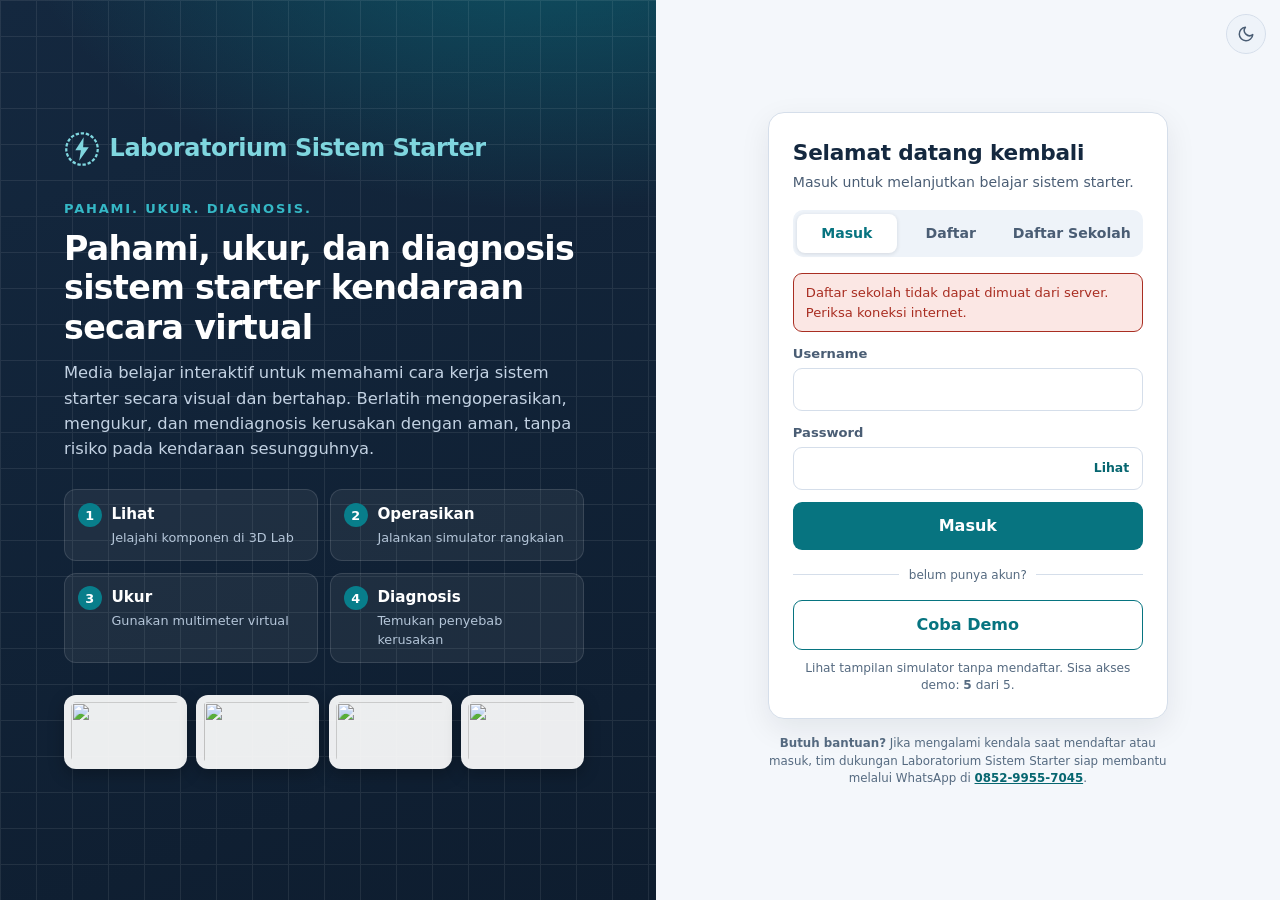
==== login.html @ 435d1c7f "Add files via upload" ====
<!DOCTYPE html>
<html lang="id">
<head>
    <meta charset="UTF-8">
    <meta name="viewport" content="width=device-width, initial-scale=1.0">
    <title>Masuk — Laboratorium Sistem Starter</title>
    <meta name="theme-color" content="#14283F">
    <link rel="icon" type="image/svg+xml" href="favicon.svg">
    <link rel="preload" href="fonts/inter-400.woff" as="font" type="font/woff" crossorigin>
    <link rel="preload" href="fonts/inter-700.woff" as="font" type="font/woff" crossorigin>
    <link rel="stylesheet" href="style.css">
    <script src="theme.js"></script>
</head>
<body class="auth-body auth-split-body">
    <button type="button" class="theme-toggle theme-toggle-float" data-theme-toggle aria-pressed="false" title="Beralih tema" aria-label="Ganti tema terang/gelap"><svg class="ico-moon" aria-hidden="true" width="18" height="18" viewBox="0 0 24 24" fill="none" stroke="currentColor" stroke-width="2" stroke-linecap="round" stroke-linejoin="round"><path d="M21 12.8A9 9 0 1111.2 3a7 7 0 009.8 9.8z"/></svg><svg class="ico-sun" aria-hidden="true" width="18" height="18" viewBox="0 0 24 24" fill="none" stroke="currentColor" stroke-width="2" stroke-linecap="round" stroke-linejoin="round"><circle cx="12" cy="12" r="4"/><path d="M12 2v2M12 20v2M4.9 4.9l1.4 1.4M17.7 17.7l1.4 1.4M2 12h2M20 12h2M4.9 19.1l1.4-1.4M17.7 6.3l1.4-1.4"/></svg></button>
    <div class="auth-split">
        <aside class="auth-hero" aria-hidden="false">
            <div class="auth-hero-inner">
                <div class="auth-hero-brand">
                    <svg aria-hidden="true" focusable="false" width="36" height="36" viewBox="0 0 32 32"><circle cx="16" cy="16" r="14" fill="none" stroke="currentColor" stroke-width="2" stroke-dasharray="3 1.6"/><path d="M17.5 5.5 10 17h5l-1.5 9.5L22 14.5h-5z" fill="currentColor"/></svg>
                    <span>Laboratorium Sistem Starter</span>
                </div>
                <p class="auth-hero-tagline">Pahami. Ukur. Diagnosis.</p>
                <h2 class="auth-hero-title">Pahami, ukur, dan diagnosis sistem starter kendaraan secara virtual</h2>
                <p class="auth-hero-lead">Media belajar interaktif untuk memahami cara kerja sistem starter secara visual dan bertahap. Berlatih mengoperasikan, mengukur, dan mendiagnosis kerusakan dengan aman, tanpa risiko pada kendaraan sesungguhnya.</p>
                <ol class="auth-steps">
                    <li><b>Lihat</b><span>Jelajahi komponen di 3D Lab</span></li>
                    <li><b>Operasikan</b><span>Jalankan simulator rangkaian</span></li>
                    <li><b>Ukur</b><span>Gunakan multimeter virtual</span></li>
                    <li><b>Diagnosis</b><span>Temukan penyebab kerusakan</span></li>
                </ol>
                <div class="auth-parts" aria-hidden="true">
                    <img src="images/aki.webp" alt="" width="378" height="348" loading="lazy" decoding="async">
                    <img src="images/relay.webp" alt="" width="267" height="420" loading="lazy" decoding="async">
                    <img src="images/selenoid.webp" alt="" width="599" height="300" loading="lazy" decoding="async">
                    <img src="images/motor-starter.webp" alt="" width="346" height="344" loading="lazy" decoding="async">
                </div>
            </div>
        </aside>
        <main class="auth-main">
            <h1 class="sr-only">Masuk ke Laboratorium Sistem Starter</h1>
            <div id="au-login" data-portal="general"></div>
        </main>
    </div>
    <script src="config.js"></script>
    <script src="cloud.js"></script>
    <script src="instructorPlatform.js"></script>
    <script src="progressApi.js"></script>
    <script src="authUI.js"></script>
</body>
</html>
---- style.css ----
/* Font lokal (subset Latin Inter, lisensi OFL) — lihat fonts/README.txt */
@font-face { font-family: 'Inter Local'; font-style: normal; font-weight: 400; font-display: swap; src: url('fonts/inter-400.woff') format('woff'); }
@font-face { font-family: 'Inter Local'; font-style: normal; font-weight: 500; font-display: swap; src: url('fonts/inter-500.woff') format('woff'); }
@font-face { font-family: 'Inter Local'; font-style: normal; font-weight: 600; font-display: swap; src: url('fonts/inter-600.woff') format('woff'); }
@font-face { font-family: 'Inter Local'; font-style: normal; font-weight: 700; font-display: swap; src: url('fonts/inter-700.woff') format('woff'); }
@font-face { font-family: 'Inter Local'; font-style: normal; font-weight: 800; font-display: swap; src: url('fonts/inter-800.woff') format('woff'); }

/* ============================================================
   STARTER SYSTEM SIMULATOR - Phase 1
   Modern Automotive Dashboard Theme
   ============================================================ */

:root {
    --bg-dark: #f0f4f9;
    --bg-panel: #ffffff;
    --bg-panel-2: #e9eef5;
    --bg-card: #e3eaf2;
    --border: #c8d3e0;
    --text-primary: #0e1c2c;
    --text-secondary: #465e77;
    --text-muted: #556A80;
    --accent: #0a9cb4;
    --accent-cyan: #0a9cb4;
    --accent-orange: #c78a00;
    --accent-green: #16a164;
    --accent-red: #e04545;
    --accent-purple: #b026c5;
    --accent-blue: #2f6fe0;
    --danger: #e04545;
    --success: #16a164;
    --warning: #c78a00;
}

/* ============================================================
   PROFESSIONAL THEME — DESIGN TOKENS
   "Professional Automotive Learning Lab"
   ------------------------------------------------------------
   Blok ini adalah sumber kebenaran tema. Variabel lama di atas
   (--bg-*, --text-*, --accent-*, --border) di-remap di sini agar
   seluruh komponen yang memakai var otomatis mengikuti palet baru.
   Permukaan gelap (3D/instrumen) tetap memakai token terpisah.
   ============================================================ */
:root {
    /* Palet inti */
    --color-navy: #14283F;
    --color-bg: #F4F7FB;
    --color-surface: #FFFFFF;
    --color-surface-2: #EEF3F9;
    --color-surface-3: #E3EBF4;
    --color-border: #D5DEEA;
    --color-border-strong: #B9C7D8;
    --color-text: #14283F;
    --color-text-2: #4A5D74;
    --color-text-3: #556A80;   /* kontras >= 4.5:1 di semua permukaan terang (sebelumnya #77879B, 3.0-3.7:1) */
    --color-teal: #077480;
    --color-teal-dark: #066670;
    --color-teal-soft: #E1F0F2;
    --color-success: #0A7048;
    --color-success-soft: #E3F6EC;
    --color-warning: #8A5A00;
    --color-warning-soft: #FBF0DA;
    --color-danger: #A92E22;
    --color-danger-soft: #FBE7E4;
    --color-info: #1F5FA8;

    /* Permukaan gelap (area instrumen / 3D Lab) */
    --color-instrument-bg: #10202F;
    --color-instrument-panel: #1A2029;
    --color-instrument-border: #2A3745;

    /* Tipografi */
    --font-sans: 'Inter Local', 'Segoe UI', Roboto, system-ui, -apple-system, sans-serif;
    --font-mono: 'Consolas', 'SFMono-Regular', 'Menlo', monospace;

    /* Skala spasi (basis 4px) */
    --space-1: 4px;
    --space-2: 8px;
    --space-3: 12px;
    --space-4: 16px;
    --space-5: 24px;
    --space-6: 32px;
    --space-7: 48px;

    /* Radius */
    --radius-sm: 6px;
    --radius-md: 10px;
    --radius-lg: 14px;
    --radius-pill: 999px;

    /* Bayangan halus */
    --shadow-xs: 0 1px 2px rgba(20, 40, 63, 0.06);
    --shadow-sm: 0 2px 6px rgba(20, 40, 63, 0.08);
    --shadow-md: 0 6px 18px rgba(20, 40, 63, 0.10);
    --shadow-lg: 0 14px 32px rgba(20, 40, 63, 0.14);

    /* Fokus & transisi */
    --ring: 0 0 0 3px rgba(8, 126, 139, 0.35);
    --transition-fast: 0.15s ease;
    --transition: 0.2s ease;

    /* ---- Remap variabel lama ke palet baru ---- */
    --bg-dark: var(--color-bg);
    --bg-panel: var(--color-surface);
    --bg-panel-2: var(--color-surface-2);
    --bg-card: var(--color-surface-3);
    --border: var(--color-border);
    --text-primary: var(--color-text);
    --text-secondary: var(--color-text-2);
    --text-muted: var(--color-text-3);
    --accent: var(--color-teal);
    --accent-cyan: var(--color-teal);
    --accent-orange: var(--color-warning);
    --accent-green: var(--color-success);
    --accent-red: var(--color-danger);
    --accent-purple: #6D5BB8;
    --accent-blue: var(--color-info);
    --danger: var(--color-danger);
    --success: var(--color-success);
    --warning: var(--color-warning);
}

* {
    margin: 0;
    padding: 0;
    box-sizing: border-box;
}

html {
    font-size: 16px;
    overflow-x: hidden;
}

body {
    font-family: var(--font-sans);
    background: var(--bg-dark);
    color: var(--text-primary);
    min-height: 100vh;
    display: flex;
    line-height: 1.5;
}

/* ============================================================
   SCROLLBAR
   ============================================================ */
::-webkit-scrollbar {
    width: 10px;
    height: 10px;
}
::-webkit-scrollbar-track {
    background: var(--bg-dark);
}
::-webkit-scrollbar-thumb {
    background: var(--border);
    border-radius: 5px;
}
::-webkit-scrollbar-thumb:hover {
    background: var(--text-muted);
}

/* ============================================================
   SIDEBAR
   ============================================================ */
.sidebar {
    width: 240px;
    min-width: 240px;
    background: var(--color-surface);
    border-right: 1px solid var(--color-border);
    display: flex;
    flex-direction: column;
    height: 100vh;
    position: sticky;
    top: 0;
    transition: transform 0.3s ease;
    z-index: 100;
}

.sidebar-header {
    display: flex;
    align-items: center;
    gap: 10px;
    padding: 18px;
    border-bottom: 1px solid var(--color-border);
}

.logo-icon {
    display: flex;
    align-items: center;
    justify-content: center;
    color: var(--color-teal);
}

.logo-text {
    font-size: 1.15rem;
    font-weight: 700;
    letter-spacing: 0.5px;
    color: var(--color-navy);
}

.sidebar-nav {
    flex: 1;
    display: flex;
    flex-direction: column;
    padding: 12px 10px 18px;
    gap: 2px;
    overflow-y: auto;
}

.nav-section {
    display: flex;
    flex-direction: column;
    gap: 2px;
}

.nav-section-title {
    padding: 14px 14px 6px;
    font-size: 0.68rem;
    font-weight: 700;
    letter-spacing: 0.12em;
    text-transform: uppercase;
    color: var(--color-text-3);
}

.nav-btn {
    display: flex;
    align-items: center;
    gap: 12px;
    padding: 10px 14px;
    background: transparent;
    border: none;
    border-radius: var(--radius-sm);
    color: var(--color-text-2);
    font-size: 0.92rem;
    font-weight: 500;
    cursor: pointer;
    transition: background var(--transition-fast), color var(--transition-fast);
    text-align: left;
    width: 100%;
    position: relative;
}

.nav-btn:hover {
    background: var(--color-surface-2);
    color: var(--color-text);
}

.nav-btn.active {
    background: var(--color-teal-soft);
    color: var(--color-teal-dark);
    box-shadow: inset 3px 0 0 var(--color-teal);
    font-weight: 600;
}

.nav-btn:focus-visible {
    outline: none;
    box-shadow: var(--ring);
}

.nav-btn svg {
    flex-shrink: 0;
}

.sidebar-footer {
    padding: 14px;
    border-top: 1px solid var(--color-border);
    display: flex;
    flex-direction: column;
    gap: 10px;
}

.level-badge {
    background: var(--color-surface-2);
    border: 1px solid var(--color-border);
    border-radius: var(--radius-sm);
    padding: 10px 12px;
    text-align: center;
}

.level-label {
    display: block;
    color: var(--color-text);
    font-weight: 700;
    font-size: 0.75rem;
    letter-spacing: 0.5px;
}

.level-desc {
    display: block;
    color: var(--color-text-3);
    font-size: 0.72rem;
    margin-top: 3px;
}

.sidebar-toggle {
    display: none;
    position: fixed;
    top: 12px;
    left: 12px;
    z-index: 200;
    background: var(--color-surface);
    border: 1px solid var(--color-border);
    border-radius: var(--radius-sm);
    color: var(--color-teal);
    padding: 8px 10px;
    cursor: pointer;
    box-shadow: var(--shadow-sm);
}

/* ============================================================
   MAIN CONTENT
   ============================================================ */
.main-content {
    flex: 1;
    padding: 28px 32px;
    min-width: 0;
    background: var(--color-bg);
}

.page {
    display: none;
    animation: fadeIn 0.3s ease;
}

.page.active {
    display: block;
}

@keyframes fadeIn {
    from { opacity: 0; transform: translateY(10px); }
    to { opacity: 1; transform: translateY(0); }
}

.page-header {
    margin-bottom: 24px;
}

.page-header h1 {
    font-size: 1.65rem;
    font-weight: 700;
    color: var(--color-navy);
    letter-spacing: -0.01em;
}

.subtitle {
    color: var(--text-secondary);
    font-size: 0.95rem;
    margin-top: 6px;
}

/* ============================================================
   BERANDA
   ============================================================ */
.beranda-grid {
    display: grid;
    grid-template-columns: repeat(3, minmax(0, 1fr));
    gap: 16px;
    margin-bottom: 24px;
}

.beranda-card {
    position: relative;
    --card-accent: var(--color-teal);
    border-top: 3px solid var(--card-accent);
    background: var(--color-surface);
    border: 1px solid var(--color-border);
    border-radius: var(--radius-lg);
    padding: 22px 20px;
    cursor: pointer;
    transition: transform var(--transition), box-shadow var(--transition), border-color var(--transition);
    text-align: center;
    box-shadow: var(--shadow-xs);
}

.beranda-card:hover {
    transform: translateY(-2px);
    border-color: var(--color-teal);
    box-shadow: var(--shadow-md);
}

.card-icon {
    display: flex;
    align-items: center;
    justify-content: center;
    width: 60px;
    height: 60px;
    margin: 0 auto 14px;
    border-radius: var(--radius-md);
    background: var(--color-surface-2);
    color: var(--color-teal);
}

.card-icon.lab-icon { background: var(--color-surface-2); color: #5B4BB5; }
.card-icon.sim-icon { background: var(--color-teal-soft); color: var(--color-teal); }
.card-icon.mat-icon { background: var(--color-surface-2); color: var(--color-info); }
.card-icon.pra-icon { background: var(--color-success-soft); color: var(--color-success); }
.card-icon.dia-icon { background: var(--color-danger-soft); color: var(--color-danger); }
.card-icon.eva-icon { background: var(--color-warning-soft); color: var(--color-warning); }

.beranda-card h3 {
    font-size: 1.05rem;
    margin-bottom: 6px;
    color: var(--color-navy);
}

.beranda-card p {
    font-size: 0.85rem;
    color: var(--color-text-2);
    line-height: 1.55;
}

.beranda-info {
    display: grid;
    grid-template-columns: 1fr 1fr;
    gap: 16px;
}

.info-box {
    background: var(--color-surface);
    border: 1px solid var(--color-border);
    border-radius: var(--radius-lg);
    padding: 20px;
    box-shadow: var(--shadow-xs);
}

.info-box h4 {
    margin-bottom: 16px;
    color: var(--color-navy);
    font-size: 0.85rem;
    letter-spacing: 0.06em;
    text-transform: uppercase;
}

.flow-steps {
    display: flex;
    flex-wrap: wrap;
    align-items: center;
    gap: 8px;
}

.step {
    background: var(--color-surface-2);
    border: 1px solid var(--color-border);
    padding: 7px 12px;
    border-radius: var(--radius-pill);
    font-size: 0.75rem;
    font-weight: 600;
    color: var(--color-text-2);
}

.step:first-child {
    border-color: var(--color-teal);
    color: var(--color-teal-dark);
    background: var(--color-teal-soft);
}

.step:last-child {
    border-color: var(--color-success);
    color: var(--color-success);
    background: var(--color-success-soft);
}

.arrow {
    color: var(--color-text-3);
    font-size: 1rem;
}

.progress-bars {
    display: flex;
    flex-direction: column;
    gap: 12px;
}

.progress-row {
    display: flex;
    align-items: center;
    gap: 10px;
    font-size: 0.85rem;
}

.progress-row > span:first-child {
    width: 80px;
    color: var(--color-text-2);
}

.progress-row > span:last-child {
    width: 45px;
    text-align: right;
    color: var(--color-teal-dark);
    font-weight: 600;
}

.progress-track {
    flex: 1;
    height: 8px;
    background: var(--color-surface-3);
    border-radius: var(--radius-pill);
    overflow: hidden;
}

.progress-fill {
    height: 100%;
    background: linear-gradient(90deg, var(--color-teal), var(--color-teal-dark));
    border-radius: var(--radius-pill);
    transition: width 0.5s ease;
}

/* ============================================================
   SIMULATOR LAYOUT
   ============================================================ */
.sim-layout {
    display: grid;
    grid-template-columns: 1fr 340px;
    gap: 16px;
    max-width: 1600px;
    margin: 0 auto;
}

.sim-main {
    display: flex;
    flex-direction: column;
    gap: 16px;
    min-width: 0;
}

.sim-toolbar {
    background: var(--bg-panel);
    border: 1px solid var(--border);
    border-radius: 12px;
    padding: 14px 18px;
    display: flex;
    align-items: center;
    justify-content: space-between;
    gap: 12px;
    flex-wrap: wrap;
}

.sim-toolbar h1 {
    font-size: 1.15rem;
    color: var(--text-primary);
    font-weight: 600;
}

/* teks hanya untuk pembaca layar */
.sr-only {
    position: absolute;
    width: 1px;
    height: 1px;
    padding: 0;
    margin: -1px;
    overflow: hidden;
    clip: rect(0, 0, 0, 0);
    white-space: nowrap;
    border: 0;
}

.beranda-card:focus-visible {
    outline: 2px solid var(--color-teal);
    outline-offset: 2px;
}

.toolbar-right {
    display: flex;
    align-items: center;
    gap: 10px;
    flex-wrap: wrap;
}

.toolbar-sep { width: 1px; height: 24px; background: var(--border); margin: 0 2px 0 4px; }
.toolbar-sep-lbl { font-size: .68rem; font-weight: 700; letter-spacing: .06em; color: var(--text-muted); }

/* grup tombol toolbar (Operasi / Tampilan & Data / Pengukuran) */
.toolbar-group {
    display: inline-flex;
    align-items: center;
    gap: 8px;
    flex-wrap: wrap;
    margin: 2px 0;
}

.toolbar-group + .toolbar-group::before {
    content: '';
    width: 1px;
    height: 22px;
    background: var(--border);
    margin-right: 8px;
}

.toolbar-group-lbl {
    font-size: .66rem;
    font-weight: 800;
    letter-spacing: .1em;
    text-transform: uppercase;
    color: var(--text-muted);
    margin-right: 2px;
    user-select: none;
}

.sim-guide { margin: .75rem 0; border: 1px solid var(--border); border-radius: 12px; background: var(--color-surface-2); overflow: hidden; }
.sim-guide > summary { cursor: pointer; padding: .55rem .9rem; font-weight: 700; font-size: .88rem; color: var(--text-primary); list-style: none; display: flex; align-items: center; gap: .45rem; }
.sim-guide > summary::before { content: '▸'; transition: transform .15s; color: var(--accent); }
.sim-guide[open] > summary::before { transform: rotate(90deg); }
.sim-guide[open] > summary { border-bottom: 1px solid var(--border); }
.sim-guide ol { margin: .6rem .9rem .2rem 1.1rem; display: grid; gap: .4rem; }
.sim-guide li { font-size: .87rem; line-height: 1.45; color: var(--color-text); }
.sim-guide .hub-muted { margin: .5rem .9rem .7rem; font-size: .8rem; }

.toggle-label {
    display: flex;
    align-items: center;
    gap: 8px;
    font-size: 0.85rem;
    color: var(--text-secondary);
    cursor: pointer;
    user-select: none;
}

.toggle-label input {
    position: absolute;
    opacity: 0;
    width: 1px;
    height: 1px;
    margin: 0;
}

.toggle-label input:focus-visible + .toggle-switch {
    outline: 2px solid var(--color-teal);
    outline-offset: 2px;
}

.toggle-switch {
    width: 40px;
    height: 20px;
    background: var(--bg-card);
    border: 1px solid var(--border);
    border-radius: 10px;
    position: relative;
    transition: all 0.3s;
}

.toggle-switch::after {
    content: '';
    width: 14px;
    height: 14px;
    background: var(--text-muted);
    border-radius: 50%;
    position: absolute;
    top: 2px;
    left: 3px;
    transition: all 0.3s;
}

.toggle-label input:checked + .toggle-switch {
    background: var(--color-teal-soft);
    border-color: var(--color-teal);
}

.toggle-label input:checked + .toggle-switch::after {
    left: 21px;
    background: var(--accent-cyan);
}

.btn-sm {
    background: var(--bg-card);
    border: 1px solid var(--border);
    color: var(--text-secondary);
    padding: 7px 14px;
    border-radius: 8px;
    font-size: 0.8rem;
    font-weight: 600;
    cursor: pointer;
    transition: all 0.2s;
}

.btn-sm:hover {
    border-color: var(--accent-cyan);
    color: var(--accent-cyan);
}

/* ============================================================
   SVG DIAGRAM
   ============================================================ */
.sim-diagram-area {
    background: var(--bg-panel);
    border: 1px solid var(--border);
    border-radius: 12px;
    overflow: hidden;
    position: relative;
}

.sim-diagram-area svg {
    width: 100%;
    height: auto;
    display: block;
    min-height: 420px;
}

.component {
    cursor: pointer;
    transition: filter 0.2s;
}

.component.clickable:hover {
    filter: drop-shadow(0 0 8px rgba(8, 126, 139, 0.45));
}

.component.active rect {
    stroke: var(--accent-orange) !important;
    stroke-width: 2.5 !important;
}

.status-dot {
    transition: all 0.3s;
}

/* Wire animation states */
.wire.active {
    stroke: var(--accent-orange) !important;
    stroke-width: 3.5 !important;
    filter: drop-shadow(0 0 4px rgba(255, 215, 64, 0.6));
}

.thick-wire.active {
    stroke: #ff6d00 !important;
    stroke-width: 6 !important;
    filter: drop-shadow(0 0 6px rgba(255, 109, 0, 0.6));
}

.ground-wire.active {
    stroke: #448aff !important;
    stroke-width: 3.5 !important;
}

/* Current flow particles */
.current-flow-group {
    pointer-events: none;
}

.current-flow-group .flow-particle {
    filter: url(#glow);
}

/* Armature rotation */
@keyframes spinArmature {
    from { transform: rotate(0deg); }
    to { transform: rotate(360deg); }
}

#armatureGroup.spinning #armature,
#armatureGroup.spinning .armature-line {
    transform-box: fill-box;
    transform-origin: center;
    animation: spinArmature 0.6s linear infinite;
}

/* Flywheel rotation */
@keyframes spinFlywheel {
    from { transform: rotate(0deg); }
    to { transform: rotate(360deg); }
}

#flywheelGroup.spinning {
    transform-box: fill-box;
    transform-origin: center;
    animation: spinFlywheel 1s linear infinite;
}

/* Pinion */
#pinionGroup.engaged {
    transform: translateX(14px);
    transition: transform 0.4s ease;
}

/* Ignition key */
#ignKey.rotated {
    transform: rotate(45deg);
    transform-box: fill-box;
    transform-origin: center;
}

/* Fault flash */
@keyframes faultFlash {
    0%, 100% { filter: none; }
    50% { filter: drop-shadow(0 0 10px rgba(255, 82, 82, 0.8)); }
}

.component.faulted {
    animation: faultFlash 1s ease infinite;
}

.component.faulted rect {
    stroke: var(--danger) !important;
}

.component.faulted ellipse {
    stroke: var(--danger) !important;
}

/* ============================================================
   FLASH MESSAGE
   ============================================================ */
.flash-msg {
    position: absolute;
    bottom: 16px;
    left: 50%;
    transform: translateX(-50%) translateY(20px);
    background: var(--bg-card);
    border: 1px solid var(--accent-cyan);
    color: var(--text-primary);
    padding: 10px 20px;
    border-radius: 8px;
    font-size: 0.88rem;
    max-width: 90%;
    opacity: 0;
    transition: all 0.3s ease;
    z-index: 20;
    box-shadow: 0 4px 16px rgba(0, 0, 0, 0.4);
    text-align: center;
}

.flash-msg.show {
    opacity: 1;
    transform: translateX(-50%) translateY(0);
}

.flash-msg.success {
    border-color: var(--accent-green);
    color: var(--accent-green);
}

.flash-msg.warning {
    border-color: var(--danger);
    color: var(--danger);
}

/* ============================================================
   CONTROL PANEL
   ============================================================ */
.control-panel {
    background: var(--bg-panel);
    border: 1px solid var(--border);
    border-radius: 12px;
    padding: 18px;
    display: flex;
    align-items: center;
    justify-content: space-between;
    gap: 16px;
    flex-wrap: wrap;
}

.ignition-control h3 {
    font-size: 0.85rem;
    color: var(--text-secondary);
    letter-spacing: 1px;
    margin-bottom: 10px;
    text-transform: uppercase;
}

.ignition-knob-area {
    display: flex;
    align-items: center;
}

.ignition-ring {
    display: flex;
    align-items: center;
    gap: 0;
    background: var(--bg-card);
    border: 1px solid var(--border);
    border-radius: 24px;
    padding: 4px;
    position: relative;
    overflow: hidden;
}

.ignition-position {
    padding: 12px 24px;
    cursor: pointer;
    transition: color 0.2s;
    text-align: center;
    z-index: 2;
    user-select: none;
    font-size: 0.9rem;
    font-weight: 600;
}

.ignition-position:hover {
    color: var(--text-primary);
}

.ignition-indicator {
    position: absolute;
    top: 4px;
    bottom: 4px;
    width: calc((100% - 8px) / 3);
    background: linear-gradient(135deg, var(--accent-cyan), var(--accent-blue));
    border-radius: 20px;
    transition: transform 0.3s ease;
    z-index: 1;
}

.ignition-indicator.pos-0 {
    transform: translateX(0);
}

.ignition-indicator.pos-1 {
    transform: translateX(100%);
}

.ignition-indicator.pos-2 {
    transform: translateX(200%);
}

.ignition-position.active {
    color: #fff;
}

.control-buttons {
    display: flex;
    gap: 10px;
}

.btn-ctrl {
    background: var(--bg-card);
    border: 1px solid var(--border);
    color: var(--text-primary);
    padding: 10px 18px;
    border-radius: 8px;
    font-size: 0.9rem;
    font-weight: 700;
    cursor: pointer;
    transition: all 0.2s;
    letter-spacing: 0.5px;
}

.btn-ctrl:hover {
    border-color: var(--accent-cyan);
    color: var(--accent-cyan);
}

.btn-reset {
    border-color: var(--danger);
    color: var(--danger);
    display: flex;
    align-items: center;
    gap: 8px;
}

.btn-reset:hover {
    background: var(--color-danger-soft);
    border-color: var(--danger);
    color: var(--danger);
}

/* ============================================================
   INSTRUMENT PANEL & SIDE PANEL
   ============================================================ */
.sim-side {
    display: flex;
    flex-direction: column;
    gap: 16px;
    min-width: 0;
}

.instrument-panel {
    background: var(--bg-panel);
    border: 1px solid var(--border);
    border-radius: 12px;
    padding: 16px;
}

.instrument-panel h3 {
    font-size: 0.9rem;
    color: var(--text-secondary);
    letter-spacing: 1px;
    margin-bottom: 14px;
    text-transform: uppercase;
}

.instrument-grid {
    display: grid;
    grid-template-columns: 1fr 1fr;
    gap: 10px;
    margin-bottom: 16px;
}

.instrument {
    background: var(--bg-card);
    border: 1px solid var(--border);
    border-radius: 10px;
    padding: 12px;
    text-align: center;
    position: relative;
    overflow: hidden;
}

.inst-label {
    font-size: 0.65rem;
    color: var(--text-muted);
    text-transform: uppercase;
    letter-spacing: 0.5px;
    margin-bottom: 6px;
}

.inst-value {
    font-size: 1.35rem;
    font-weight: 700;
    font-variant-numeric: tabular-nums;
    color: var(--accent-cyan);
    margin-bottom: 8px;
    white-space: nowrap;
    overflow: hidden;
    text-overflow: ellipsis;
}

#inst-current .inst-value {
    color: var(--accent-orange);
}

#inst-starterRPM .inst-value {
    color: var(--accent-green);
}

#inst-engineRPM .inst-value {
    color: var(--accent-red);
}

.inst-bar {
    height: 5px;
    background: var(--color-border);
    border-radius: 3px;
    overflow: hidden;
}

.inst-bar-fill {
    height: 100%;
    background: var(--accent-cyan);
    border-radius: 3px;
    transition: width 0.15s linear;
}

.inst-bar-fill.bar-orange {
    background: var(--accent-orange);
}

.inst-bar-fill.bar-green {
    background: var(--accent-green);
}

.inst-bar-fill.bar-red {
    background: var(--accent-red);
}

.status-display {
    display: flex;
    flex-direction: column;
    gap: 8px;
}

.status-row {
    display: flex;
    justify-content: space-between;
    align-items: center;
    padding: 8px 10px;
    background: var(--bg-card);
    border-radius: 8px;
    border-left: 3px solid var(--text-muted);
}

.status-row.active-row {
    border-left-color: var(--accent-cyan);
}

.status-row.success-row {
    border-left-color: var(--accent-green);
}

.status-row.fault-row {
    border-left-color: var(--danger);
}

.status-key {
    font-size: 0.8rem;
    color: var(--text-secondary);
    text-transform: uppercase;
    letter-spacing: 0.5px;
}

.status-val {
    font-size: 0.8rem;
    font-weight: 700;
    color: var(--text-primary);
}

/* ============================================================
   COMPONENT INFO PANEL
   ============================================================ */
.component-info-panel {
    background: var(--bg-panel);
    border: 1px solid var(--border);
    border-radius: 12px;
    padding: 16px;
    flex: 1;
}

.component-info-panel h3 {
    font-size: 0.9rem;
    color: var(--text-secondary);
    letter-spacing: 1px;
    margin-bottom: 14px;
    text-transform: uppercase;
}

.comp-info-hint {
    color: var(--text-muted);
    font-size: 0.85rem;
    text-align: center;
    padding: 20px 10px;
}

.comp-info-title {
    font-size: 1.05rem;
    font-weight: 700;
    color: var(--accent-cyan);
    margin-bottom: 8px;
    padding-bottom: 8px;
    border-bottom: 1px solid var(--border);
}

.comp-info-func {
    font-size: 0.85rem;
    color: var(--text-primary);
    margin-bottom: 10px;
    line-height: 1.5;
}

.comp-info-row {
    display: flex;
    justify-content: space-between;
    padding: 6px 0;
    border-bottom: 1px solid rgba(255, 255, 255, 0.04);
    font-size: 0.82rem;
}

.comp-info-row .row-key {
    color: var(--text-muted);
}

.comp-info-row .row-val {
    font-weight: 600;
    color: var(--text-primary);
}

.comp-info-row .row-val.good {
    color: var(--accent-green);
}

.comp-info-row .row-val.active {
    color: var(--accent-cyan);
}

.comp-info-row .row-val.fault {
    color: var(--danger);
}

/* ============================================================
   FAULT PANEL
   ============================================================ */
.fault-panel {
    position: fixed;
    top: 0;
    right: 0;
    height: 100vh;
    width: 380px;
    max-width: 100vw;
    background: var(--color-surface);
    border-left: 1px solid var(--color-border);
    z-index: 150;
    transform: translateX(100%);
    transition: transform 0.3s ease;
    box-shadow: var(--shadow-lg);
}

.fault-panel.open {
    transform: translateX(0);
}

.fault-panel-inner {
    display: flex;
    flex-direction: column;
    height: 100%;
    padding: 20px;
}

.fault-header {
    display: flex;
    justify-content: space-between;
    align-items: center;
    margin-bottom: 16px;
}

.fault-header h3 {
    color: var(--danger);
    font-size: 1.1rem;
    text-transform: uppercase;
    letter-spacing: 1px;
}

.btn-close {
    background: none;
    border: none;
    color: var(--text-secondary);
    font-size: 1.8rem;
    cursor: pointer;
    line-height: 1;
    padding: 0 4px;
}

.btn-close:hover {
    color: var(--danger);
}

.fault-list {
    display: flex;
    flex-direction: column;
    gap: 4px;
    overflow-y: auto;
    flex: 1;
}

.fault-item {
    display: flex;
    align-items: center;
    gap: 10px;
    padding: 10px 12px;
    background: var(--bg-card);
    border: 1px solid var(--border);
    border-radius: 8px;
    font-size: 0.88rem;
    cursor: pointer;
    transition: all 0.15s;
    user-select: none;
}

.fault-item:hover {
    border-color: var(--danger);
}

.fault-item input[type="checkbox"] {
    accent-color: var(--danger);
    width: 16px;
    height: 16px;
    cursor: pointer;
}

.fault-actions {
    display: flex;
    gap: 8px;
    margin-top: 16px;
    flex-wrap: wrap;
}

.btn-apply {
    flex: 1;
    background: var(--danger);
    border: none;
    color: #fff;
    padding: 12px;
    border-radius: 8px;
    font-weight: 700;
    cursor: pointer;
    transition: filter 0.2s;
}

.btn-apply:hover {
    filter: brightness(1.2);
}

.btn-random {
    flex: 1;
    background: var(--accent-purple);
    border: none;
    color: #fff;
    padding: 12px;
    border-radius: 8px;
    font-weight: 700;
    cursor: pointer;
    transition: filter 0.2s;
}

.btn-random:hover {
    filter: brightness(1.2);
}

.btn-clear-fault {
    width: 100%;
    background: var(--bg-card);
    border: 1px solid var(--border);
    color: var(--text-secondary);
    padding: 10px;
    border-radius: 8px;
    font-weight: 600;
    cursor: pointer;
    transition: all 0.2s;
}

.btn-clear-fault:hover {
    border-color: var(--success);
    color: var(--success);
}

/* ============================================================
   MATERI
   ============================================================ */
.materi-grid {
    display: grid;
    grid-template-columns: repeat(auto-fill, minmax(280px, 1fr));
    gap: 14px;
}

.materi-card {
    background: var(--bg-panel);
    border: 1px solid var(--border);
    border-radius: 12px;
    padding: 18px;
    transition: all 0.2s;
}

.materi-card:hover {
    border-color: var(--accent-cyan);
    transform: translateY(-2px);
}

.materi-num {
    font-size: 0.7rem;
    color: var(--accent-cyan);
    font-weight: 700;
    letter-spacing: 1px;
    margin-bottom: 6px;
}

.materi-card h3 {
    font-size: 1.05rem;
    margin-bottom: 8px;
    color: var(--text-primary);
}

.materi-card p {
    font-size: 0.83rem;
    color: var(--text-secondary);
    line-height: 1.5;
    margin-bottom: 12px;
}

.btn-materi-sim {
    background: transparent;
    border: 1px solid var(--accent-cyan);
    color: var(--accent-cyan);
    padding: 7px 14px;
    border-radius: 8px;
    font-size: 0.8rem;
    font-weight: 600;
    cursor: pointer;
    transition: all 0.2s;
}

.btn-materi-sim:hover {
    background: var(--color-teal-soft);
}

/* ============================================================
   PRAKTIK
   ============================================================ */
.praktik-list {
    display: flex;
    flex-direction: column;
    gap: 12px;
    max-width: 800px;
}

.praktik-card {
    background: var(--bg-panel);
    border: 1px solid var(--border);
    border-radius: 12px;
    padding: 18px;
    display: flex;
    justify-content: space-between;
    align-items: center;
    gap: 16px;
    cursor: pointer;
    transition: all 0.2s;
}

.praktik-card:hover {
    border-color: var(--accent-green);
}

.praktik-card .praktik-title {
    font-weight: 600;
    font-size: 1rem;
    color: var(--text-primary);
    display: flex;
    align-items: center;
    gap: 10px;
}

.praktik-card .praktik-num {
    color: var(--accent-green);
    font-weight: 700;
}

.praktik-status {
    font-size: 0.78rem;
    color: var(--text-muted);
    padding: 6px 12px;
    background: var(--bg-card);
    border-radius: 20px;
}

.praktik-status.completed {
    color: var(--accent-green);
    border: 1px solid var(--accent-green);
}

/* ============================================================
   DIAGNOSIS
   ============================================================ */
.diagnosis-content {
    max-width: 800px;
    background: var(--bg-panel);
    border: 1px solid var(--border);
    border-radius: 12px;
    padding: 24px;
}

.diag-case h3 {
    font-size: 1.2rem;
    color: var(--warning);
    margin-bottom: 12px;
}

.diag-case p {
    color: var(--text-secondary);
    line-height: 1.6;
    margin-bottom: 16px;
}

.diag-check-item {
    background: var(--bg-card);
    border: 1px solid var(--border);
    border-radius: 8px;
    padding: 12px 14px;
    margin-bottom: 8px;
    display: flex;
    align-items: center;
    gap: 10px;
    cursor: pointer;
    transition: all 0.15s;
}

.diag-check-item:hover {
    border-color: var(--accent-cyan);
}

.diag-actions {
    display: flex;
    gap: 10px;
    margin-top: 20px;
    flex-wrap: wrap;
}

.diag-feedback {
    margin-top: 20px;
    padding: 16px;
    background: var(--bg-card);
    border-radius: 8px;
    border-left: 3px solid var(--info, var(--accent-cyan));
    color: var(--text-secondary);
    font-size: 0.9rem;
    line-height: 1.6;
    display: none;
}

.diag-feedback.show {
    display: block;
    animation: fadeIn 0.3s;
}

.diag-feedback.success {
    border-left-color: var(--accent-green);
}

.diag-feedback.error {
    border-left-color: var(--danger);
}

/* ============================================================
   QUIZ
   ============================================================ */
.quiz-content {
    max-width: 800px;
}

.quiz-area {
    background: var(--bg-panel);
    border: 1px solid var(--border);
    border-radius: 12px;
    padding: 24px;
    color: var(--text-secondary);
}

.quiz-question {
    font-size: 1.1rem;
    color: var(--text-primary);
    margin-bottom: 20px;
}

.quiz-options {
    display: flex;
    flex-direction: column;
    gap: 10px;
}

.quiz-option {
    padding: 14px 16px;
    background: var(--bg-card);
    border: 1px solid var(--border);
    border-radius: 8px;
    cursor: pointer;
    transition: all 0.15s;
    font-size: 0.95rem;
    color: var(--text-primary);
}

.quiz-option:hover {
    border-color: var(--accent-cyan);
}

.quiz-option.selected {
    border-color: var(--accent-cyan);
    background: var(--color-teal-soft);
}

.quiz-option.correct {
    border-color: var(--accent-green);
    background: var(--color-success-soft);
}

.quiz-option.wrong {
    border-color: var(--danger);
    background: var(--color-danger-soft);
}

.quiz-actions {
    display: flex;
    gap: 10px;
    margin-top: 16px;
    flex-wrap: wrap;
}

.quiz-feedback {
    margin-top: 16px;
    padding: 14px;
    border-radius: 8px;
    font-size: 0.9rem;
    line-height: 1.5;
    display: none;
}

.quiz-feedback.show {
    display: block;
    animation: fadeIn 0.3s;
}

.quiz-feedback.correct {
    background: var(--color-success-soft);
    border: 1px solid var(--accent-green);
    color: var(--accent-green);
}

.quiz-feedback.wrong {
    background: var(--color-danger-soft);
    border: 1px solid var(--danger);
    color: var(--danger);
}

.quiz-score {
    margin-top: 16px;
    padding: 16px;
    background: var(--bg-panel);
    border-radius: 12px;
    border: 1px solid var(--border);
    display: none;
    text-align: center;
}

.quiz-score h3 {
    color: var(--accent-cyan);
    margin-bottom: 8px;
}

.quiz-score .score-value {
    font-size: 2.5rem;
    font-weight: 700;
    color: var(--text-primary);
}

/* ============================================================
   TENTANG
   ============================================================ */
.tentang-content {
    max-width: 800px;
    display: flex;
    flex-direction: column;
    gap: 16px;
}

.tentang-box {
    background: var(--bg-panel);
    border: 1px solid var(--border);
    border-radius: 12px;
    padding: 20px;
}

.tentang-box h3 {
    color: var(--accent-cyan);
    margin-bottom: 8px;
}

.tentang-box h4 {
    color: var(--text-primary);
    margin-bottom: 8px;
}

.tentang-box p {
    color: var(--text-secondary);
    line-height: 1.6;
}

.tentang-box ol {
    padding-left: 20px;
    color: var(--text-secondary);
    line-height: 2;
}

.sim-version {
    color: var(--accent-orange) !important;
    font-weight: 600;
}

.tentang-box p + p {
    margin-top: 10px;
}

.tentang-box ul {
    padding-left: 20px;
    color: var(--text-secondary);
    line-height: 1.7;
}

.tentang-box ul li + li {
    margin-top: 8px;
}

.tentang-box ul strong,
.tentang-box ol strong {
    color: var(--text-primary);
}

.tentang-box .tentang-flow {
    color: var(--accent-cyan);
    font-weight: 600;
    letter-spacing: 0.02em;
}

.tentang-box .tentang-dev {
    color: var(--text-primary);
    font-size: 1.1em;
}

.tentang-sub {
    color: var(--text-primary);
    font-size: 0.95em;
    margin: 16px 0 8px;
}

.tentang-license {
    display: grid;
    grid-template-columns: max-content 1fr;
    gap: 6px 16px;
    color: var(--text-secondary);
    line-height: 1.6;
}

.tentang-license dt {
    color: var(--text-primary);
    font-weight: 600;
}

@media (max-width: 600px) {
    .tentang-license {
        grid-template-columns: 1fr;
        gap: 2px;
    }
    .tentang-license dd {
        margin-bottom: 8px;
    }
}

/* ============================================================
   RESPONSIVE
   ============================================================ */
@media (max-width: 1200px) {
    .sim-layout {
        grid-template-columns: 1fr;
    }

    .sim-side {
        display: grid;
        grid-template-columns: 1fr 1fr;
    }
}

@media (max-width: 900px) {
    .sidebar {
        position: fixed;
        left: 0;
        top: 0;
        transform: translateX(-100%);
        width: 240px;
        box-shadow: var(--shadow-lg);
    }

    .sidebar.open {
        transform: translateX(0);
    }

    .sidebar-toggle {
        display: block;
    }

    .main-content {
        padding-top: 60px;
    }

    .beranda-info {
        grid-template-columns: 1fr;
    }
}

@media (max-width: 700px) {
    .sim-side {
        display: flex;
        flex-direction: column;
    }

    .instrument-grid {
        grid-template-columns: 1fr 1fr;
    }

    .sim-toolbar {
        flex-direction: column;
        align-items: flex-start;
    }

    .control-panel {
        flex-direction: column;
        align-items: stretch;
    }

    .ignition-control {
        display: flex;
        flex-direction: column;
        align-items: center;
    }

    .ignition-position {
        padding: 12px 18px;
    }

    .control-buttons {
        justify-content: center;
    }

    .flow-steps {
        flex-direction: column;
        align-items: flex-start;
    }

    .arrow {
        transform: rotate(90deg);
        padding-left: 8px;
    }

    html {
        font-size: 14px;
    }
}

@media (max-width: 480px) {
    .main-content {
        padding: 14px;
        padding-top: 56px;
    }

    .sim-layout {
        gap: 12px;
    }

    .sim-toolbar {
        padding: 12px;
    }

    .toolbar-right {
        width: 100%;
        gap: 6px;
    }

    .sim-diagram-area svg {
        min-height: 240px;
    }

    .instrument-grid {
        grid-template-columns: 1fr;
    }

    .ignition-position {
        padding: 10px 12px;
        font-size: 0.8rem;
    }

    .fault-panel {
        width: 100vw;
    }

    .beranda-grid {
        grid-template-columns: 1fr;
    }
}

/* ============================================================
   ACCESSIBILITY
   ============================================================ */
.nav-btn:focus-visible,
.btn-ctrl:focus-visible,
.btn-sm:focus-visible,
.quiz-option:focus-visible,
.ignition-position:focus-visible,
.sidebar-toggle:focus-visible,
.sim-guide > summary:focus-visible,
.btn-close:focus-visible,
.btn-apply:focus-visible,
.btn-random:focus-visible,
.btn-clear-fault:focus-visible,
.au-tab:focus-visible,
.au-btn:focus-visible,
.au-btn-sm:focus-visible,
.au-copy:focus-visible,
.dash-tab:focus-visible,
.dash-toolbar input:focus-visible,
.dash-toolbar select:focus-visible,
.dash-field input:focus-visible,
.dash-field select:focus-visible,
.p3-mode-btn:focus-visible,
.p6-select:focus-visible,
.p6-component-list button:focus-visible,
.hub-btn:focus-visible,
.hub-table a:focus-visible {
    outline: 2px solid var(--accent-cyan);
    outline-offset: 2px;
}

@media (prefers-reduced-motion: reduce) {
    *, *::before, *::after {
        animation-duration: 0.01ms !important;
        transition-duration: 0.01ms !important;
    }
}

/* ============================================================
   PHASE 2 — PARAMETER & VISUALISASI REAL-TIME
   ============================================================ */

/* ---- Toolbar Phase 2 ---- */
.toolbar-right .p2-toggle {
    font-size: 0.75rem;
}

/* ---- Timeline ---- */
.p2-timeline {
    background: var(--bg-panel);
    border: 1px solid var(--border);
    border-radius: 12px;
    padding: 10px 14px;
    margin-top: 12px;
}

.timeline-track {
    display: flex;
    gap: 4px;
}

.timeline-seg {
    flex: 1;
    text-align: center;
    padding: 6px 2px;
    font-size: 0.62rem;
    letter-spacing: 0.5px;
    color: var(--text-muted);
    background: var(--bg-card);
    border: 1px solid var(--border);
    border-radius: 6px;
    transition: all 0.25s;
    text-transform: uppercase;
}

.timeline-seg.active {
    color: #ffffff;
    background: var(--color-teal);
    border-color: var(--color-teal);
    box-shadow: var(--shadow-sm);
}

/* ---- Panel dasar ---- */
.panel {
    background: var(--bg-panel);
    border: 1px solid var(--border);
    border-radius: 12px;
    padding: 14px 16px;
    min-width: 0;
}

.panel-header {
    display: flex;
    align-items: center;
    justify-content: space-between;
    margin-bottom: 10px;
}

.panel-header h3 {
    font-size: 0.85rem;
    color: var(--text-secondary);
    letter-spacing: 1px;
    text-transform: uppercase;
}

.panel-body {
    font-size: 0.85rem;
    color: var(--text-secondary);
}

/* ---- Technical data panel ---- */
.tech-nodes {
    display: grid;
    grid-template-columns: 1fr 1fr;
    gap: 6px;
}

.tech-node {
    display: flex;
    justify-content: space-between;
    gap: 6px;
    background: var(--bg-card);
    border: 1px solid var(--border);
    border-radius: 8px;
    padding: 6px 10px;
    font-size: 0.75rem;
}

.tn-label {
    color: var(--text-muted);
}

.tn-val {
    color: var(--accent-cyan);
    font-family: 'Consolas', 'Courier New', monospace;
    font-weight: 600;
}

.tech-drop {
    margin-top: 10px;
    font-size: 0.75rem;
    color: var(--text-secondary);
    background: var(--bg-card);
    border: 1px solid var(--border);
    border-radius: 8px;
    padding: 8px 10px;
}

/* ---- Graph ---- */
.p2-graph-panel canvas {
    width: 100%;
    height: auto;
    display: block;
    border: 1px solid var(--border);
    border-radius: 8px;
    background: var(--bg-card);
}

/* ---- Event log ---- */
.p2-log-list {
    max-height: 180px;
    overflow-y: auto;
    display: flex;
    flex-direction: column;
    gap: 4px;
}

.p2-log-item {
    font-size: 0.72rem;
    font-family: 'Consolas', 'Courier New', monospace;
    color: var(--text-secondary);
    background: var(--bg-card);
    border-radius: 6px;
    padding: 5px 8px;
    border-left: 3px solid var(--accent-cyan);
}

.p2-log-item:nth-child(odd) {
    border-left-color: var(--accent-orange);
}

.p2-log-empty {
    font-size: 0.75rem;
    color: var(--text-muted);
    padding: 8px;
}

/* ---- Debug ---- */
.p2-debug-content {
    font-size: 0.72rem;
    font-family: 'Consolas', 'Courier New', monospace;
    color: var(--accent-orange);
    background: var(--bg-card);
    border: 1px solid var(--border);
    border-radius: 8px;
    padding: 8px 10px;
    word-break: break-all;
    line-height: 1.6;
}

/* ---- Gauges ---- */
.p2-gauges-content {
    display: grid;
    grid-template-columns: repeat(3, 1fr);
    gap: 10px;
}

.p2-gauge {
    background: var(--bg-card);
    border: 1px solid var(--border);
    border-radius: 10px;
    padding: 10px 8px;
    text-align: center;
}

.p2-gauge-face {
    width: 72px;
    height: 72px;
    margin: 0 auto 8px;
    border-radius: 50%;
    background:
        radial-gradient(circle at center, var(--bg-panel-2) 55%, var(--bg-card) 56%),
        conic-gradient(from 225deg,
            var(--accent-cyan) 0deg, var(--accent-green) 120deg,
            var(--accent-orange) 220deg, var(--danger) 300deg,
            var(--color-border-strong) 300deg, var(--color-border-strong) 360deg);
    position: relative;
    border: 1px solid var(--border);
}

.p2-gauge-needle {
    width: 3px;
    height: 30px;
    background: var(--text-primary);
    position: absolute;
    left: 50%;
    top: 50%;
    transform-origin: 50% 90%;
    border-radius: 2px;
    margin-left: -1.5px;
    transition: transform 0.15s linear;
}

.p2-gauge-needle::after {
    content: '';
    width: 6px;
    height: 6px;
    background: var(--accent-red);
    border-radius: 50%;
    position: absolute;
    left: 50%;
    bottom: -2px;
    margin-left: -3px;
}

.p2-gauge-meta {
    font-size: 0.68rem;
}

.p2-gauge-label {
    display: block;
    color: var(--text-muted);
    text-transform: uppercase;
    letter-spacing: 0.5px;
}

.p2-gauge-value {
    font-family: 'Consolas', 'Courier New', monospace;
    font-size: 1rem;
    color: var(--text-primary);
    font-weight: 700;
}

.p2-gauge-unit {
    color: var(--text-muted);
    margin-left: 2px;
}

/* ---- Fault break marks & voltage label ---- */
.p2-fault-mark {
    pointer-events: none;
}

#p2-wireVoltageLabel {
    pointer-events: none;
}

/* ---- Reduce motion (nisiatif pengguna) ---- */
body.reduce-motion *,
body.reduce-motion *::before,
body.reduce-motion *::after {
    animation: none !important;
    transition: none !important;
}

body.reduce-motion .p2-gauge-needle {
    transition: none !important;
}

/* ---- Mode TECHNICAL global ---- */
body.p2-technical-mode .tiny-only {
    display: inline;
}

/* ---- Responsive Phase 2 ---- */
@media (max-width: 700px) {
    .p2-gauges-content {
        grid-template-columns: repeat(3, 1fr);
        gap: 6px;
    }

    .tech-nodes {
        grid-template-columns: 1fr;
    }
}

@media (max-width: 480px) {
    .p2-gauges-content {
        grid-template-columns: 1fr;
    }

    .p2-gauge-face {
        width: 80px;
        height: 80px;
    }
}

/* ============================================================
   PHASE 3 — VIRTUAL MULTIMETER LAB
   ============================================================ */

/* ---- Lab container ---- */
.p3-lab {
    margin-top: 16px;
    background: var(--bg-panel, var(--color-surface-2));
    border: 1px solid var(--border, var(--color-border));
    border-radius: 14px;
    padding: 14px;
}

.p3-lab-header {
    display: flex;
    align-items: center;
    justify-content: space-between;
    flex-wrap: wrap;
    gap: 8px;
    margin-bottom: 12px;
}

.p3-lab-header h3 {
    margin: 0;
    color: var(--accent, #00d9ff);
}

.p3-lab-actions {
    display: flex;
    gap: 8px;
    flex-wrap: wrap;
}

.p3-lab-grid {
    display: grid;
    grid-template-columns: 340px 1fr 1fr;
    gap: 12px;
}

.p3-col {
    display: flex;
    flex-direction: column;
    gap: 12px;
    min-width: 0;
}

/* ---- Multimeter face ---- */
.p3-mm {
    background: var(--color-bg);
    border: 1px solid var(--color-border);
    border-radius: 14px;
    padding: 14px;
}

.p3-mm-display {
    background: var(--color-surface-2);
    border: 2px solid #c7d3e0;
    border-radius: 10px;
    padding: 10px 12px;
    margin-bottom: 10px;
    text-align: center;
}

.p3-mm-big {
    font-size: 0.7rem;
    letter-spacing: 2px;
    color: #2c6f9e;
    margin-bottom: 4px;
}

.p3-mm-reading {
    font-size: 2rem;
    font-weight: 700;
    font-family: 'Consolas', 'Courier New', monospace;
color: #0e9f63;
    min-height: 2.2em;
}

.p3-mm-unit {
    font-size: 0.8rem;
    color: var(--color-text-2);
    margin-top: 2px;
}

.p3-mm-bar {
    height: 6px;
    border-radius: 3px;
    background: linear-gradient(90deg, #0c9, #39ff9e) 0 0 / var(--lvl, 0%) 100% no-repeat #e6edf5;
    margin-top: 6px;
    overflow: hidden;
    transition: background-size 0.2s ease;
}

.p3-mm-bar.warn {
    background-image: linear-gradient(90deg, #ffb300, #ff5252);
}

/* ---- Mode buttons ---- */
.p3-mm-modes {
    display: grid;
    grid-template-columns: repeat(5, 1fr);
    gap: 6px;
    margin-bottom: 10px;
}

.p3-mode-btn {
    padding: 8px 4px;
    border: 1px solid var(--border, var(--color-border));
    border-radius: 8px;
    background: var(--color-surface-2);
    color: var(--color-text);
    font-weight: 700;
    cursor: pointer;
    font-size: 0.72rem;
}

.p3-mode-btn.active {
    background: var(--accent, #00d9ff);
    color: #08111f;
    border-color: var(--accent, #00d9ff);
}

.p3-mm-options {
    display: flex;
    gap: 14px;
    margin-bottom: 10px;
    font-size: 0.75rem;
    color: var(--color-text-2);
}

.p3-opt {
    display: inline-flex;
    align-items: center;
    gap: 5px;
    cursor: pointer;
}

/* ---- Probe slots ---- */
.p3-mm-probes {
    display: grid;
    grid-template-columns: 1fr 1fr;
    gap: 8px;
    margin-bottom: 10px;
}

.p3-probe {
    display: flex;
    align-items: center;
    gap: 7px;
    background: var(--color-surface-2);
    border: 1px solid var(--color-border);
    border-radius: 9px;
    padding: 8px;
}

.p3-probe.selected-probe {
    outline: 2px solid var(--accent, #00d9ff);
}

.p3-probe-dot {
    width: 12px;
    height: 12px;
    border-radius: 50%;
    flex: 0 0 auto;
}

.p3-probe-dot.red { background: #ff3b3b; box-shadow: 0 0 6px #ff3b3b; }
.p3-probe-dot.black { background: #222; border: 1px solid #555; }

.p3-probe button {
    width: 100%;
    text-align: left;
    font-size: 0.72rem;
}

.p3-mm-action {
    text-align: center;
    margin-bottom: 10px;
}

/* ---- Feedback area ---- */
.p3-mm-feedback {
    font-size: 0.78rem;
    color: var(--color-text-2);
    min-height: 34px;
    border-top: 1px dashed var(--color-border);
    padding-top: 8px;
}

.p3-mm-feedback.ok { color: #39ff9e; }
.p3-mm-feedback.warn { color: #ffb300; }
.p3-mm-feedback.err { color: #ff6b6b; }

/* ---- Panels ---- */
.p3-panel {
    background: var(--bg-panel, var(--color-surface-2));
    border: 1px solid var(--border, var(--color-border));
    border-radius: 12px;
    padding: 10px 12px;
}

.p3-panel h4 {
    margin: 0 0 8px;
    font-size: 0.85rem;
    color: #3a526a;
    display: flex;
    justify-content: space-between;
    align-items: center;
    gap: 6px;
}

.p3-node-list {
    display: flex;
    flex-wrap: wrap;
    gap: 6px;
}

.mp-btn {
    font-size: 0.7rem;
    padding: 4px 8px;
    border: 1px solid var(--color-border);
    border-radius: 999px;
    background: var(--color-bg);
    color: var(--color-text);
    cursor: pointer;
}

.mp-btn:hover { border-color: var(--accent, #00d9ff); }
.mp-btn.probe-red { border-color: #ff3b3b; color: #ff8a8a; }
.mp-btn.probe-black { border-color: #888; color: #ccc; }
.mp-btn.attached { background: var(--accent, #00d9ff); color: #08111f; }

/* ---- History ---- */
.p3-history {
    max-height: 220px;
    overflow-y: auto;
    display: flex;
    flex-direction: column;
    gap: 4px;
}

.hist-row {
    display: flex;
    justify-content: space-between;
    gap: 6px;
    font-size: 0.72rem;
    padding: 4px 6px;
    background: var(--color-surface-2);
    border-radius: 6px;
    color: #364d66;
}

.hist-row .hist-when { color: #5f7891; }

/* ---- Worksheet ---- */
.p3-worksheet {
    max-height: 260px;
    overflow-y: auto;
}

.worksheet-table {
    width: 100%;
    border-collapse: collapse;
    font-size: 0.72rem;
}

.worksheet-table th,
.worksheet-table td {
    border: 1px solid var(--color-border);
    padding: 4px 6px;
    text-align: left;
    color: var(--color-text);
}

.worksheet-table th {
    background: var(--color-surface-2);
    color: var(--color-text-2);
}

/* ---- Guided practice ---- */
.p3-guided-item {
    font-size: 0.8rem;
    padding: 8px 10px;
    border: 1px solid var(--color-border);
    border-radius: 9px;
    background: var(--color-surface-2);
}

.p3-guided-item.done {
    border-color: #2ca957;
    background: var(--color-success-soft);
}

/* ---- SVG measurement points ---- */
.p3-measure-points .mp-dot {
    fill: rgba(0, 217, 255, 0.75);
    stroke: #0a4a61;
    stroke-width: 1.5;
    cursor: crosshair;
    transition: r 0.12s ease;
}

.p3-measure-points .mp-dot:hover { r: 8; }

.p3-measure-points .mp-dot.attached-red {
    fill: #ff3b3b;
    stroke: #fff;
}

.p3-measure-points .mp-dot.attached-black {
    fill: #333;
    stroke: #fff;
}

.p3-probe-line {
    stroke-width: 3;
    stroke-dasharray: 6 4;
    opacity: 0.9;
}

.p3-red-line { stroke: #ff3b3b; }
.p3-black-line { stroke: #666; }

.p3-measure-points .mp-label {
    font-size: 11px;
    font-weight: 700;
    paint-order: stroke;
    stroke: #08111f;
    stroke-width: 3px;
    fill: #cfe8f7;
}

.p3-measure-points .mp-red-label { fill: #ff8a8a; }
.p3-measure-points .mp-black-label { fill: #d5d5d5; }

/* ---- Safety modal ---- */
.p3-modal {
    position: fixed;
    inset: 0;
    background: rgba(4, 8, 14, 0.82);
    display: flex;
    align-items: center;
    justify-content: center;
    z-index: 2000;
}

.p3-modal-inner {
    background: var(--color-bg);
    border: 1px solid #ffb300;
    border-radius: 14px;
    max-width: 420px;
    width: 94%;
    padding: 18px;
}

.p3-modal-inner h3 { color: #ffb300; margin-top: 0; }

.p3-modal-inner p { color: var(--color-text); font-size: 0.86rem; }

.p3-modal-actions {
    display: flex;
    gap: 10px;
    justify-content: flex-end;
    margin-top: 14px;
}

.p3-btn-warn {
    background: #b3541e;
    border-color: #ffb300;
}

/* ---- Responsive ---- */
@media (max-width: 1100px) {
    .p3-lab-grid {
        grid-template-columns: 340px 1fr;
    }
}

@media (max-width: 760px) {
    .p3-lab-grid {
        grid-template-columns: 1fr;
    }

    .p3-mm-modes {
        grid-template-columns: repeat(3, 1fr);
    }
}

/* ============================================================
   PHASE 4 — Diagnostic & Troubleshooting Lab
   ============================================================ */
.p4-diag-btn.active {
    background: var(--accent, #00d9ff);
    color: var(--bg-dark, #0d1117);
}

.p4-lab {
    display: none;
    margin-top: 16px;
    background: var(--bg-panel, var(--color-surface-2));
    border: 1px solid var(--border, var(--color-border));
    border-radius: 14px;
    padding: 14px;
    max-height: 70vh;
    overflow-y: auto;
}

.p4-lab.open {
    display: block;
}

.p4-lab-header {
    display: flex;
    align-items: center;
    justify-content: space-between;
    flex-wrap: wrap;
    gap: 8px;
    margin-bottom: 10px;
}

.p4-lab-header h3 {
    margin: 0;
    color: var(--accent, #00d9ff);
}

.p4-lab-actions {
    display: flex;
    gap: 8px;
    flex-wrap: wrap;
    margin-bottom: 12px;
    align-items: center;
}

.p4-mode-group {
    display: inline-flex;
    gap: 8px;
    flex-wrap: wrap;
    align-items: center;
}

.p4-mode {
    font-size: 0.82rem;
    color: var(--text-secondary, var(--color-text-2));
    cursor: pointer;
    display: inline-flex;
    align-items: center;
    gap: 3px;
}

.p4-lab-grid {
    display: grid;
    grid-template-columns: 1fr 1fr;
    gap: 12px;
}

.p4-panel {
    background: var(--color-bg);
    border: 1px solid var(--color-border);
    border-radius: 10px;
    padding: 12px;
    min-width: 0;
}

.p4-panel h4 {
    margin: 0 0 8px;
    font-size: 0.86rem;
    color: var(--accent, #00d9ff);
    font-weight: 600;
}

.p4-panel-wide {
    grid-column: 1 / -1;
}

.p4-case-title {
    font-size: 1rem;
    color: var(--text-primary, #e8edf5);
}

.p4-case-meta {
    font-size: 0.88rem;
    color: var(--text-secondary, var(--color-text-2));
    line-height: 1.45;
}

.p4-case-meta .p4-row {
    margin-bottom: 4px;
}

.p4-case-meta .p4-symptom {
    color: var(--warning, #ffb300);
}

.p4-case-meta .p4-difficulty {
    color: var(--text-muted, var(--color-text-3));
    font-style: italic;
}

/* Hypothesis */
.p4-hyp-build {
    display: flex;
    gap: 8px;
    flex-wrap: wrap;
    margin-bottom: 8px;
}

.p4-select {
    flex: 1 1 120px;
    background: var(--color-surface-2);
    color: var(--text-primary, #e8edf5);
    border: 1px solid var(--color-border);
    border-radius: 6px;
    padding: 6px 8px;
    font-size: 0.85rem;
}

.p4-select option {
    background: var(--color-bg);
}

.p4-hyp-actions {
    display: flex;
    gap: 8px;
    flex-wrap: wrap;
    margin-bottom: 8px;
}

.p4-hyp-list {
    max-height: 180px;
    overflow-y: auto;
}

.p4-hyp-item {
    padding: 8px 10px;
    margin-bottom: 6px;
    border-radius: 8px;
    background: var(--color-surface-2);
    border: 1px solid var(--color-border);
    font-size: 0.88rem;
    color: var(--text-primary, #e8edf5);
}

.p4-hyp-reason {
    font-size: 0.82rem;
    color: var(--text-muted, var(--color-text-3));
    margin-top: 4px;
}

/* Evidence */
.p4-evidence-body,
.p4-meas-body {
    max-height: 160px;
    overflow-y: auto;
    margin-bottom: 10px;
}

.p4-ev-item {
    padding: 6px 10px;
    border-radius: 6px;
    margin-bottom: 4px;
    font-size: 0.86rem;
    border: 1px solid transparent;
}

.p4-ev-item b {
    margin-right: 6px;
}

.p4-ev-note {
    font-size: 0.78rem;
    color: var(--text-muted, var(--color-text-3));
    margin-top: 2px;
}

.p4-ev-ok {
    background: rgba(105, 240, 174, 0.08);
    border-color: var(--accent-green, #69f0ae);
    color: var(--accent-green, #69f0ae);
}

.p4-ev-bad {
    background: rgba(255, 82, 82, 0.08);
    border-color: var(--danger, #ff5252);
    color: var(--danger, #ff5252);
}

.p4-ev-warn {
    background: rgba(255, 179, 0, 0.08);
    border-color: var(--warning, #ffb300);
    color: var(--warning, #ffb300);
}

.p4-meas-item {
    padding: 5px 8px;
    background: var(--color-surface-2);
    border: 1px solid var(--color-border);
    border-radius: 6px;
    margin-bottom: 3px;
    font-size: 0.84rem;
    color: var(--text-primary, #e8edf5);
}

/* Confidence */
.p4-conf-row {
    display: flex;
    align-items: center;
    gap: 8px;
    font-size: 0.86rem;
}

.p4-conf-label {
    color: var(--accent, #00d9ff);
    font-weight: 600;
    white-space: nowrap;
}

.p4-conf-track {
    flex: 1;
    height: 8px;
    background: var(--color-surface-2);
    border-radius: 4px;
    overflow: hidden;
}

.p4-conf-bar {
    height: 100%;
    width: 25%;
    border-radius: 4px;
    transition: width 0.3s, background 0.3s;
}

.p4-conf-low {
    background: var(--text-muted, #6a7b8e);
}

.p4-conf-medium {
    background: var(--warning, #ffb300);
}

.p4-conf-high {
    background: var(--accent-green, #69f0ae);
}

.p4-conf-confirmed {
    background: var(--accent-cyan, #00d9ff);
}

/* Guided / tree */
.p4-guided-list {
    max-height: 150px;
    overflow-y: auto;
    margin-bottom: 10px;
}

.p4-gstep {
    padding: 5px 8px;
    margin-bottom: 3px;
    border-radius: 6px;
    font-size: 0.84rem;
    color: var(--text-muted, var(--color-text-3));
    background: var(--color-surface-2);
    border: 1px solid var(--color-border);
}

.p4-gstep.done {
    color: var(--accent-green, #69f0ae);
    border-color: var(--accent-green, #69f0ae);
}

.p4-gstep.cur {
    color: var(--accent, #00d9ff);
    border-color: var(--accent, #00d9ff);
    background: rgba(0, 217, 255, 0.05);
}

.p4-tree-q {
    font-size: 0.86rem;
    color: var(--text-primary, #e8edf5);
    margin-bottom: 8px;
}

.p4-tree-opts {
    display: flex;
    gap: 6px;
    flex-wrap: wrap;
}

/* Diagnosis / repair */
.p4-diag-out {
    padding: 8px 10px;
    background: var(--color-surface-2);
    border: 1px solid var(--color-border);
    border-radius: 8px;
    margin-bottom: 10px;
    font-size: 0.9rem;
    color: var(--text-primary, #e8edf5);
    min-height: 2.4em;
}

.p4-repair-list {
    max-height: 150px;
    overflow-y: auto;
    margin-bottom: 8px;
}

.p4-repair-item {
    padding: 6px 8px;
    margin-bottom: 4px;
    border-radius: 6px;
    background: var(--color-surface-2);
    border: 1px solid var(--color-border);
    font-size: 0.86rem;
    color: var(--text-primary, #e8edf5);
}

.p4-repair-detail {
    padding: 8px 10px;
    background: var(--color-surface-2);
    border: 1px solid var(--color-border);
    border-radius: 8px;
    margin-bottom: 10px;
    font-size: 0.84rem;
    color: var(--text-secondary, var(--color-text-2));
}

.p4-repair-detail ol {
    margin: 6px 0 0;
    padding-left: 18px;
}

/* Score */
.p4-score-body {
    font-size: 0.88rem;
    color: var(--text-primary, #e8edf5);
}

.p4-score-total {
    font-size: 1rem;
    margin-bottom: 8px;
    color: var(--accent, #00d9ff);
}

.p4-score-table {
    width: 100%;
    border-collapse: collapse;
    font-size: 0.84rem;
}

.p4-score-table td {
    padding: 4px 6px;
    border-bottom: 1px solid var(--color-border);
    color: var(--text-primary, #e8edf5);
}

/* History */
.p4-history-body {
    max-height: 180px;
    overflow-y: auto;
}

.p4-hist-table {
    width: 100%;
    border-collapse: collapse;
    font-size: 0.82rem;
}

.p4-hist-table th,
.p4-hist-table td {
    padding: 5px 6px;
    border-bottom: 1px solid var(--color-border);
    text-align: left;
    color: var(--text-primary, #e8edf5);
}

.p4-hist-table th {
    color: var(--accent, #00d9ff);
    font-weight: 600;
}

/* Log */
.p4-log-body {
    max-height: 140px;
    overflow-y: auto;
}

.p4-log-item {
    font-size: 0.82rem;
    padding: 4px 6px;
    background: var(--color-surface-2);
    border: 1px solid var(--color-border);
    border-radius: 4px;
    margin-bottom: 3px;
    color: var(--text-primary, #e8edf5);
}

/* Debug */
.p4-debug-body {
    font-size: 0.82rem;
    color: var(--text-secondary, var(--color-text-2));
    max-height: 150px;
    overflow-y: auto;
}

.p4-debug-hint {
    color: var(--danger, #ff5252);
    font-weight: 600;
    margin-bottom: 6px;
}

/* Report */
.p4-report {
    font-size: 0.86rem;
    color: var(--text-primary, #e8edf5);
}

.p4-report h3 {
    margin: 0 0 8px;
    color: var(--accent, #00d9ff);
    font-size: 1rem;
}

/* Worksheet */
.p4-ws-grid {
    display: grid;
    grid-template-columns: 1fr 1fr 1fr;
    gap: 8px;
}

.p4-ws-field {
    display: flex;
    flex-direction: column;
    gap: 4px;
}

.p4-ws-field label {
    font-size: 0.8rem;
    color: var(--accent, #00d9ff);
    font-weight: 600;
}

.p4-ws-field textarea {
    background: var(--color-surface-2);
    color: var(--text-primary, #e8edf5);
    border: 1px solid var(--color-border);
    border-radius: 6px;
    padding: 6px 8px;
    font-size: 0.82rem;
    resize: vertical;
}

/* Utility */
.p4-muted {
    color: var(--text-muted, var(--color-text-3));
    font-size: 0.84rem;
    font-style: italic;
}

/* Responsive */
@media (max-width: 1100px) {
    .p4-lab-grid {
        grid-template-columns: 1fr;
    }
    .p4-ws-grid {
        grid-template-columns: 1fr 1fr;
    }
}

@media (max-width: 760px) {
    .p4-ws-grid {
        grid-template-columns: 1fr;
    }
    .p4-lab {
        max-height: none;
    }
}

/* ============================================================
   PHASE 5 - LEARNING & ASSESSMENT SYSTEM
   ============================================================ */
.p5-section {
    margin-top: 2rem;
    padding-top: 1.5rem;
    border-top: 1px solid var(--border);
}
.p5-dash, .p5-asm, .p5-practice-panel, .p5-lesson-panel, .p5-js-panel {
    background: var(--bg-panel);
    border: 1px solid var(--border);
    border-radius: 12px;
    padding: 1.25rem;
    margin-bottom: 1.25rem;
}
.p5-dash-head {
    display: flex;
    flex-wrap: wrap;
    justify-content: space-between;
    align-items: center;
    gap: .75rem;
    margin-bottom: 1rem;
}
.p5-dash-head h2 { font-size: 1.15rem; letter-spacing: .04em; color: var(--text-primary); }
.p5-sub { color: var(--text-secondary); font-size: .85rem; }
.p5-profile-chip { font-size: .85rem; color: var(--accent-cyan); }
.p5-muted { color: var(--text-muted); }
.p5-mini { color: var(--text-muted); font-size: .75rem; }
.p5-card {
    background: var(--bg-card);
    border: 1px solid var(--border);
    border-radius: 10px;
    padding: .9rem 1rem;
    margin: .6rem 0;
}
.p5-card-title { font-size: .75rem; letter-spacing: .08em; color: var(--accent-cyan); margin-bottom: .35rem; }
.p5-card-value { font-size: 1.6rem; font-weight: 700; color: var(--text-primary); }
.p5-dash-grid { display: grid; grid-template-columns: repeat(auto-fit, minmax(230px, 1fr)); gap: .9rem; }
.p5-mini { display: inline-block; }
.p5-module-mini-list { display: flex; flex-wrap: wrap; gap: .4rem; }
.p5-module-mini {
    background: var(--bg-panel-2);
    border: 1px solid var(--border);
    border-radius: 8px;
    padding: .3rem .6rem;
    font-size: .8rem;
    cursor: pointer;
}
.p5-module-mini.p5-done { border-color: var(--accent-green); color: var(--accent-green); }
.p5-module-mark { font-weight: 700; }
.p5-module-head { display: flex; flex-wrap: wrap; align-items: center; gap: .6rem; margin-bottom: .75rem; }
.p5-module-tag { color: var(--accent-orange); font-size: .8rem; }
.p5-difficulty { color: var(--accent-purple); font-size: .75rem; }
.p5-module-grid { display: grid; gap: .6rem; }
.p5-lesson-row {
    display: flex;
    justify-content: space-between;
    align-items: center;
    gap: .5rem;
    background: var(--bg-panel-2);
    border: 1px solid var(--border);
    border-radius: 8px;
    padding: .45rem .6rem;
    margin: .35rem 0;
}
.p5-lesson-row.p5-done { border-color: var(--accent-green); }
.p5-lesson-meta { color: var(--text-muted); font-size: .75rem; white-space: nowrap; }
.p5-lesson-text { margin: .25rem 0; }
.p5-lesson-list { margin: .4rem 0 .4rem 1.3rem; }
.p5-lesson-panel h3 { margin-bottom: .5rem; }
.p5-table-wrap { overflow-x: auto; }
.p5-table { width: 100%; border-collapse: collapse; font-size: .85rem; margin: .5rem 0; }
.p5-table th, .p5-table td { border: 1px solid var(--border); padding: .4rem .55rem; text-align: left; }
.p5-table th { background: var(--bg-panel-2); color: var(--accent-cyan); }
.p5-obj {
    display: flex;
    gap: .5rem;
    align-items: center;
    background: var(--bg-panel-2);
    border: 1px solid var(--border);
    border-radius: 8px;
    padding: .45rem .6rem;
    margin: .35rem 0;
    font-size: .88rem;
}
.p5-badge { font-size: .7rem; padding: .1rem .45rem; border-radius: 20px; white-space: nowrap; }
.p5-badge-done, .p5-badge-practiced { background: rgba(105,240,174,.15); color: var(--accent-green); }
.p5-badge-wip { background: rgba(255,215,64,.15); color: var(--accent-orange); }
.p5-badge-todo { background: rgba(140,155,171,.15); color: var(--text-secondary); }
.p5-chip {
    background: var(--bg-panel-2);
    color: var(--accent-cyan);
    border: 1px solid var(--accent-cyan);
    border-radius: 20px;
    padding: .3rem .7rem;
    font-size: .8rem;
    cursor: pointer;
    margin: .15rem .1rem;
}
.p5-practice-step { font-size: .8rem; color: var(--accent-orange); font-weight: 600; margin: .4rem 0; }
.p5-practice-instr { font-size: .95rem; }
.p5-practice-help { color: var(--accent-orange); font-size: .85rem; margin: .35rem 0; }
.p5-practice-actions { display: flex; gap: .6rem; flex-wrap: wrap; margin-top: .8rem; }
.p5-practice-feedback { margin-top: .8rem; font-size: .9rem; }
.p5-fb-ok { background: rgba(105,240,174,.12); border: 1px solid var(--accent-green); color: var(--accent-green); border-radius: 8px; padding: .5rem .7rem; margin: .35rem 0; }
.p5-fb-todo { background: rgba(255,215,64,.12); border: 1px solid var(--accent-orange); color: var(--accent-orange); border-radius: 8px; padding: .5rem .7rem; margin: .35rem 0; }
.p5-warn { color: var(--accent-orange); }
.p5-seq { border: 1px dashed var(--border); border-radius: 8px; padding: .6rem; margin: .6rem 0; font-size: .85rem; }
.p5-seq-items { margin: .5rem 0; }
.p5-asm { }
.p5-asm-form { display: flex; flex-wrap: wrap; gap: .7rem; align-items: flex-end; }
.p5-asm-form label { display: flex; flex-direction: column; gap: .2rem; font-size: .8rem; color: var(--text-secondary); }
.p5-asm-form select, .p5-asm-form input {
    background: var(--bg-panel-2);
    border: 1px solid var(--border);
    color: var(--text-primary);
    border-radius: 6px;
    padding: .45rem .6rem;
}
.p5-asm-row { margin: .5rem 0; }
.p5-asm-home .p5-card-title { color: var(--accent-orange); }
.p5-asm-question { margin: .7rem 0; }
.p5-asm-qhead { font-weight: 600; }
.p5-asm-options { display: flex; flex-direction: column; gap: .35rem; margin: .5rem 0; }
.p5-asm-options .p5-chip { text-align: left; }
.p5-asm-options .p5-chip.p5-sel { background: var(--accent-cyan); color: #06121c; border-color: var(--accent-cyan); }
.p5-asm-options .p5-chip.p5-right { background: rgba(105,240,174,.2); border-color: var(--accent-green); color: var(--accent-green); }
.p5-asm-options .p5-chip.p5-wrong { background: rgba(255,82,82,.2); border-color: var(--accent-red); color: var(--accent-red); }
.p5-expl { font-size: .82rem; color: var(--text-secondary); background: var(--bg-panel-2); border-left: 3px solid var(--accent-cyan); padding: .45rem .6rem; border-radius: 0 6px 6px 0; margin: .5rem 0; }
.p5-match-pair { display: flex; flex-wrap: wrap; gap: .5rem; align-items: center; padding: .35rem 0; }
.p5-match-left { flex: 0 0 42%; }
.p5-match-right { flex: 1; }
.p5-match-right select {
    width: 100%;
    background: var(--bg-panel-2);
    border: 1px solid var(--border);
    color: var(--text-primary);
    border-radius: 6px;
    padding: .4rem .5rem;
}
.p5-result-head { display: flex; align-items: baseline; gap: .8rem; flex-wrap: wrap; }
.p5-score-big { font-size: 2rem; font-weight: 800; color: var(--accent-green); }
.p5-progress-track {
    background: var(--bg-panel-2);
    border: 1px solid var(--border);
    border-radius: 20px;
    height: 14px;
    overflow: hidden;
    margin: .35rem 0;
}
.p5-progress-fill {
    height: 100%;
    background: linear-gradient(90deg, var(--accent-cyan), var(--accent-green));
    border-radius: 20px;
    transition: width .4s ease;
}
.p5-st {
    font-size: .7rem;
    padding: .1rem .45rem;
    border-radius: 20px;
    white-space: nowrap;
    border: 1px solid var(--border);
}
.p5-st-none { color: var(--text-secondary); }
.p5-st-prog { color: var(--accent-orange); border-color: var(--accent-orange); }
.p5-st-pract { color: var(--accent-blue); border-color: var(--accent-blue); }
.p5-st-master { color: var(--accent-green); border-color: var(--accent-green); }
.p5-ach-grid { display: grid; grid-template-columns: repeat(auto-fill, minmax(200px, 1fr)); gap: .7rem; }
.p5-ach {
    background: var(--bg-card);
    border: 1px solid var(--border);
    border-radius: 10px;
    padding: .7rem .8rem;
    opacity: .5;
    filter: grayscale(1);
}
.p5-ach.p5-ach-unlocked { opacity: 1; filter: none; border-color: var(--accent-orange); }
.p5-ach-icon { font-size: 1.4rem; }
.p5-ach-title { font-weight: 700; font-size: .9rem; }
.p5-ach-desc { font-size: .78rem; color: var(--text-secondary); }
.p5-cert { background: var(--bg-card); border: 2px solid var(--accent-orange); border-radius: 12px; padding: 1rem; text-align: center; }
.p5-cert-title { font-size: .8rem; letter-spacing: .14em; color: var(--accent-orange); font-weight: 700; }
.p5-cert-name { font-size: 1.4rem; font-weight: 800; color: var(--text-primary); margin: .3rem 0; }
.p5-cert-course { font-size: 1.05rem; color: var(--accent-cyan); font-weight: 600; }
.p5-obj-mod { margin: .5rem 0; }
.p5-confirm { background: rgba(255,82,82,.1); border: 1px solid var(--accent-red); border-radius: 8px; padding: .6rem .8rem; margin-top: .6rem; }
.p5-danger { background: var(--accent-red); border-color: var(--accent-red); color: #fff; }
.p5-override { font-size: .8rem; color: var(--text-secondary); }
.p5-file { cursor: pointer; }
.p5-warn-btn { border-color: var(--accent-orange); color: var(--accent-orange); }
.flex-wrap { flex-wrap: wrap; }
.p5-textarea {
    width: 100%;
    background: var(--bg-panel-2);
    border: 1px solid var(--border);
    color: var(--text-primary);
    border-radius: 6px;
    padding: .5rem .6rem;
    resize: vertical;
    font-family: inherit;
}
.p5-print { display: none; }
.js-print { background: var(--color-surface); color: #111; }
.cert-print { border: 4px double #0a0f16; border-radius: 12px; padding: 1.5rem; }
.p5-mastery-note { font-size: .8rem; color: var(--text-muted); }
.gap8 { gap: .5rem; }
.p5-comp-info { margin-top: .5rem; font-size: .9rem; }
.p5-interactive { background: var(--bg-panel-2); border: 1px dashed var(--border); border-radius: 10px; padding: .8rem; margin: .6rem 0; }
.p5-tryit { margin: .8rem 0; }
.p5-tryit-detail { color: var(--text-secondary); font-size: .82rem; margin-top: .35rem; }

@media print {
    .sidebar, .sidebar-toggle, .p5-asm-row .btn-ctrl, .p5-js-panel .btn-ctrl, .p5-js-panel .btn-sm, .p5-asm-form, .nav-btn, .p6-lab, .p6-canvas-wrap, .p6-controls, .p6-teach, .p6-loading { display: none !important; }
    .main-content { padding: 0; margin: 0; }
    body { background: var(--color-surface); color: #111; }
    .p5-dash, .p5-asm, .p5-practice-panel, .p5-lesson-panel, .p5-js-panel, .p5-card, .p5-section, .page {
        background: var(--color-surface);
        color: #111;
        border-color: #999;
    }
    .p5-dash, .p5-asm, .p5-practice-panel, .p5-lesson-panel, .p5-js-panel, .p5-card { box-shadow: none; }
    .js-print { color: #111; }
    .cert-print { border: 4px double #333; border-radius: 12px; padding: 1.5rem; }
}

/* ============================================================
   PHASE 6 - 3D LABORATORY
   ============================================================ */
#page-3d .page-header { margin-bottom: .9rem; }
.p6-loading {
    background: var(--bg-panel);
    border: 1px solid var(--border);
    border-radius: 14px;
    padding: 2rem;
    margin: 1rem 0;
}
.p6-loading-card { max-width: 560px; margin: 0 auto; text-align: center; }
.p6-loading-title { font-size: 1.1rem; font-weight: 700; letter-spacing: .12em; color: var(--accent-cyan); margin-bottom: .6rem; }
.p6-loading-msg { color: var(--text-secondary); font-size: .9rem; margin-bottom: .8rem; }
.p6-loading-bar { height: 12px; background: var(--color-surface-2); border: 1px solid var(--border); border-radius: 8px; overflow: hidden; margin-bottom: 1rem; }
#p6-loading-bar { height: 100%; width: 0%; background: linear-gradient(90deg, var(--accent-blue), var(--accent-cyan)); transition: width .18s ease; }

.p6-lab { display: grid; grid-template-columns: 1fr 300px; gap: .9rem; min-height: 520px; }
.p6-canvas-wrap { position: relative; background: var(--color-surface-2); border-radius: 12px; overflow: hidden; border: 1px solid var(--border); min-height: 520px; }
#p6-canvas { position: absolute; inset: 0; }
#p6-canvas canvas { display: block; width: 100%; height: 100%; }
.p6-fallback-svg { position: absolute; inset: 0; overflow: auto; }
.p6-fallback-svg svg { width: 100%; max-width: 900px; height: auto; display: block; margin: 0 auto; }
.p6-fallback-svg .part { cursor: pointer; }
.p6-fallback-svg .part:hover { opacity: .8; }
.p6-fallback-svg .cable { stroke: #3a4654; stroke-width: 5; fill: none; }
.p6-fallback-svg .cable.dim { opacity: .35; }
.p6-fallback-svg .cable.gnd { stroke-width: 4; }
.p6-fallback-svg .cable.flow { stroke: var(--accent-cyan); }
.p6-fallback-svg .spin-link {
    animation: p6-spin 1.2s linear infinite;
    transform-origin: center;
    transform-box: fill-box;
}
@keyframes p6-spin { to { transform: rotate(360deg); } }
.p6-hud {
    position: absolute; left: 10px; bottom: 10px; z-index: 5;
    display: flex; gap: .5rem; flex-wrap: wrap;
    pointer-events: none;
}
.p6-hud-cell { background: rgba(255, 255, 255, 0.9); border: 1px solid var(--border); border-radius: 8px; padding: .3rem .55rem; font-size: .72rem; box-shadow: 0 1px 4px rgba(30, 50, 70, 0.12); }
.p6-hud-cell span { display: block; color: var(--text-muted); font-size: .62rem; letter-spacing: .08em; }
.p6-hud-cell b { color: var(--text-primary); font-weight: 600; }
.p6-fallback-note { position: absolute; top: 8px; left: 50%; transform: translateX(-50%); z-index: 6; background: var(--color-warning-soft); color: var(--warning); border: 1px solid #cba84f; border-radius: 8px; padding: .35rem .7rem; font-size: .78rem; }
.p6-cam-row { position: absolute; top: 8px; left: 8px; z-index: 5; display: flex; gap: .4rem; flex-wrap: wrap; }
.p6-select {
    background: var(--bg-card); color: var(--text-primary);
    border: 1px solid var(--border); border-radius: 6px; padding: .32rem .5rem; font-size: .78rem;
}
.p6-side { display: flex; flex-direction: column; gap: .9rem; min-height: 0; }
.p6-side-card { background: var(--bg-panel); border: 1px solid var(--border); border-radius: 12px; padding: .8rem; max-height: 46%; overflow: auto; }
.p6-card-title { font-size: .8rem; font-weight: 700; letter-spacing: .06em; color: var(--accent-blue); margin-bottom: .5rem; text-transform: uppercase; }
.p6-component-list { display: flex; flex-wrap: wrap; gap: .4rem; }
.p6-component-list button {
    background: var(--bg-panel-2); color: var(--text-secondary);
    border: 1px solid var(--border); border-radius: 8px; padding: .3rem .5rem; font-size: .75rem; cursor: pointer;
    transition: border-color .15s, color .15s, background .15s;
}
.p6-component-list button:hover { color: var(--text-primary); border-color: var(--accent-blue); }
.p6-component-list button.sel { color: #04131c; background: var(--accent-cyan); border-color: var(--accent-cyan); font-weight: 700; }
.p6-info { font-size: .82rem; }
.p6-info-head { font-weight: 700; color: var(--text-primary); margin-bottom: .35rem; display: flex; flex-direction: column; gap: .15rem; }
.p6-info-en { color: var(--text-muted); font-weight: 400; font-size: .76rem; }
.p6-info-row { border-top: 1px solid var(--border); padding: .4rem 0; color: var(--text-secondary); }
.p6-info-row b { display: block; color: var(--accent-orange); font-size: .68rem; letter-spacing: .05em; text-transform: uppercase; margin-bottom: .1rem; }
.p6-info-val { font-family: Consolas, monospace; font-size: .76rem; color: var(--accent-green); border: 1px dashed var(--border); border-radius: 6px; padding: .3rem; margin: .35rem 0; }
.p6-warn { color: var(--warning); }
.p6-info .btn-sm { margin-top: .4rem; margin-right: .35rem; }

.p6-controls { display: flex; flex-wrap: wrap; gap: .8rem; margin-top: .9rem; background: var(--bg-panel); border: 1px solid var(--border); border-radius: 12px; padding: .7rem .9rem; }
.p6-ctrl-group { display: flex; align-items: center; gap: .35rem; flex-wrap: wrap; }
.p6-ctrl-label { font-size: .66rem; letter-spacing: .1em; color: var(--text-muted); font-weight: 700; margin-right: .2rem; }
.p6-controls .btn-ctrl, .p6-controls .btn-sm { font-size: .74rem; padding: .3rem .55rem; }
.p6-check { color: var(--text-secondary); font-size: .74rem; display: inline-flex; align-items: center; gap: .3rem; }

.p6-teach { margin-top: .9rem; background: linear-gradient(135deg, #dceefa, #bcdff0); border: 1px solid var(--accent-blue); border-radius: 12px; padding: .8rem 1rem; }
.p6-teach-text { color: var(--text-primary); font-size: .9rem; margin-bottom: .5rem; }
.p6-teach-btns { display: flex; gap: .4rem; }
.p6-debug { margin-top: .8rem; background: var(--bg-panel); border: 1px dashed var(--warning); border-radius: 10px; padding: .6rem .9rem; color: var(--text-muted); font-size: .78rem; white-space: pre-wrap; font-family: Consolas, monospace; }

@media (max-width: 860px) {
    .p6-lab { grid-template-columns: 1fr; }
    .p6-side { flex-direction: row; }
    .p6-side-card { max-height: none; }
    .p6-canvas-wrap { min-height: 340px; }
    .p6-hud-cell { font-size: .64rem; }
}
/* ===== 3D Lab: label komponen, tooltip & petunjuk kontrol (model starter realistis) ===== */
.p6-canvas-wrap { background: #1a2029; }
.p6-labels { position: absolute; inset: 0; pointer-events: none; z-index: 4; overflow: hidden; }
.p6-lbl { position: absolute; left: 0; top: 0; display: flex; flex-direction: column; align-items: center; will-change: transform; }
.p6-lbl-t { font-size: 11px; line-height: 1; padding: 4px 7px; border-radius: 5px; white-space: nowrap; color: #eaf4ff;
    background: rgba(13, 19, 28, 0.82); border: 1px solid rgba(110, 190, 255, 0.45); box-shadow: 0 2px 6px rgba(0, 0, 0, 0.35); }
.p6-lbl-ln { display: block; width: 1px; height: 14px; background: rgba(140, 205, 255, 0.75); }
.p6-lbl-dot { display: block; width: 7px; height: 7px; margin-bottom: -3.5px; border-radius: 50%; background: #58c6ff; box-shadow: 0 0 0 2px rgba(13, 19, 28, 0.8); }
.p6-lbl.minor .p6-lbl-t { font-size: 10px; color: #ffe6b3; border-color: rgba(255, 196, 90, 0.5); background: rgba(28, 22, 12, 0.82); }
.p6-lbl.minor .p6-lbl-dot { background: #ffc45a; width: 5px; height: 5px; margin-bottom: -2.5px; }
.p6-lbl.minor .p6-lbl-ln { background: rgba(255, 196, 90, 0.7); height: 10px; }
.p6-lbl.hov .p6-lbl-t { background: rgba(40, 70, 100, 0.92); border-color: #8fd3ff; }
.p6-lbl.sel .p6-lbl-t { background: #1d6fe0; border-color: #9fd8ff; color: #fff; font-weight: 600; }
.p6-lbl.sel .p6-lbl-dot { background: var(--color-surface); }
.p6-tip { position: absolute; left: 0; top: 0; z-index: 7; pointer-events: none; display: none; max-width: 260px;
    background: rgba(255, 255, 255, 0.96); color: #10202f; border-radius: 8px; padding: 6px 9px; font-size: 12px;
    box-shadow: 0 4px 14px rgba(0, 0, 0, 0.35); border: 1px solid #cfdbe8; }
.p6-tip b { display: block; font-size: 12.5px; }
.p6-tip span { display: block; color: #5b6d80; font-size: 11px; margin-top: 2px; }
.p6-hint { position: absolute; right: 10px; bottom: 10px; z-index: 5; pointer-events: none; max-width: 60%; text-align: right;
    font-size: 11px; color: #c9d6e4; background: rgba(13, 19, 28, 0.7); border: 1px solid rgba(255, 255, 255, 0.12);
    border-radius: 8px; padding: 5px 9px; line-height: 1.5; }
.p6-hint b { color: #fff; font-weight: 600; }
.p6-hint { transition: opacity .6s; }
.p6-hint.gone { opacity: 0; }
@media (max-width: 900px) { .p6-hint { display: none; } }

/* ============================================================
   LEARNING HUB — Materi, Job Sheet, Diagnosis, Evaluasi,
   Progres, Panduan (tampilan terpadu)
   ============================================================ */
.hub-btn { display: inline-flex; align-items: center; gap: .45rem; padding: .62rem 1.05rem; border-radius: 10px; border: 1px solid var(--border);
    background: var(--bg-panel); color: var(--text-primary); font: inherit; font-size: .9rem; font-weight: 600; cursor: pointer; transition: all .15s; white-space: nowrap; }
.hub-btn:hover { border-color: var(--accent); color: var(--accent); }
.hub-btn:disabled { opacity: .45; cursor: not-allowed; }
.hub-btn.primary { background: var(--color-teal); color: #fff; border-color: transparent; box-shadow: var(--shadow-sm); }
.hub-btn.primary:hover { filter: brightness(1.07); color: #fff; }
.hub-btn.primary-outline { border-color: var(--accent); color: var(--accent); }
.hub-btn.primary-outline:hover { background: rgba(10, 156, 180, .08); }
.hub-btn.success { background: var(--accent-green); color: #fff; border-color: transparent; }
.hub-btn.success:hover { color: #fff; filter: brightness(1.06); }
.hub-btn.ghost { background: transparent; }
.hub-btn.danger { color: var(--danger); border-color: rgba(224, 69, 69, .4); }
.hub-btn.small { padding: .42rem .75rem; font-size: .82rem; }
.hub-chip { display: inline-flex; align-items: center; gap: .3rem; font-size: .74rem; font-weight: 600; padding: .22rem .6rem; border-radius: 999px;
    background: var(--bg-card); color: var(--text-secondary); white-space: nowrap; }
.hub-chip svg { width: 12px; height: 12px; }
.hub-chip.ok { background: rgba(22, 161, 100, .12); color: var(--color-success); }
.hub-chip.warn { background: rgba(199, 138, 0, .13); color: var(--color-warning); }
.hub-chip.bad { background: rgba(224, 69, 69, .12); color: var(--color-danger); }
.hub-chip.muted { background: var(--color-surface-2); color: var(--text-muted); }
.hub-bar { height: 8px; background: var(--color-surface-3); border-radius: 99px; overflow: hidden; }
.hub-bar i { display: block; height: 100%; background: linear-gradient(90deg, var(--color-teal), var(--color-teal-dark)); border-radius: 99px; transition: width .4s; }
.hub-bar.thin { height: 5px; margin: .2rem 0 1rem; }
.hub-muted { color: var(--text-muted); font-size: .86rem; }
.hub-kicker { font-size: .72rem; letter-spacing: .12em; font-weight: 700; color: var(--accent); text-transform: uppercase; }
.hub-h2 { font-size: 1.15rem; margin: 1.4rem 0 .7rem; }
.hub-legacy { margin-top: 2rem; border: 1px dashed var(--border); border-radius: 12px; padding: .7rem 1rem; background: rgba(255, 255, 255, .5); }
.hub-legacy > summary { cursor: pointer; font-weight: 600; color: var(--text-secondary); font-size: .9rem; }
.hub-legacy[open] > summary { margin-bottom: .8rem; }

/* ringkasan atas halaman */
.hub-summary { display: flex; gap: 1.5rem; align-items: center; flex-wrap: wrap; background: var(--bg-panel); border: 1px solid var(--border);
    border-radius: 14px; padding: 1.1rem 1.3rem; margin-bottom: 1.3rem; box-shadow: 0 2px 10px rgba(30, 50, 70, .05); }
.hub-summary-main { flex: 1 1 260px; min-width: 220px; }
.hub-summary-label { font-size: .78rem; text-transform: uppercase; letter-spacing: .08em; color: var(--text-muted); font-weight: 600; }
.hub-summary-value { font-size: 1.9rem; font-weight: 800; color: var(--text-primary); margin: .1rem 0 .45rem; }
.hub-summary-value small { font-size: .9rem; font-weight: 500; color: var(--text-secondary); }
.hub-summary-note { flex: 1 1 320px; font-size: .88rem; color: var(--text-secondary); line-height: 1.55; }
.hub-howto { flex: 1 1 360px; display: grid; grid-template-columns: repeat(2, 1fr); gap: .4rem .9rem; padding-left: 1.1rem; font-size: .85rem; color: var(--text-secondary); }

/* kartu modul / job sheet / kasus / kuis */
.hub-mat-grid, .hub-js-grid, .hub-case-grid { display: grid; grid-template-columns: repeat(auto-fill, minmax(280px, 1fr)); gap: 1rem; }
.hub-mat-card, .hub-js-card, .hub-case-card, .hub-quiz-card { text-align: left; font: inherit; color: inherit; background: var(--bg-panel); border: 1px solid var(--border);
    border-radius: 14px; padding: 1.05rem 1.15rem; cursor: pointer; transition: transform .15s, box-shadow .15s, border-color .15s; display: flex; flex-direction: column; gap: .35rem; position: relative; }
.hub-mat-card:hover, .hub-js-card:hover, .hub-case-card:hover { transform: translateY(-2px); border-color: var(--accent); box-shadow: 0 8px 22px rgba(10, 80, 120, .12); }
.hub-mat-card h3, .hub-js-card h3, .hub-case-card h3, .hub-quiz-card h3 { font-size: 1.04rem; line-height: 1.3; }
.hub-mat-card p, .hub-js-card p, .hub-case-card p, .hub-quiz-card p { font-size: .86rem; color: var(--text-secondary); flex: 1; }
.hub-mat-card.st-paham, .hub-js-card.st-selesai { border-left: 4px solid var(--accent-green); }
.hub-mat-card.st-dibuka, .hub-js-card.st-proses { border-left: 4px solid var(--accent-orange); }
.hub-mat-top { display: flex; justify-content: space-between; align-items: center; gap: .5rem; }
.hub-mat-num { font-size: .72rem; font-weight: 800; letter-spacing: .1em; color: var(--accent); }
.hub-mat-meta { display: flex; align-items: center; gap: .35rem; font-size: .78rem; color: var(--text-muted); margin-top: .25rem; }
.hub-mat-open { margin-left: auto; display: inline-flex; align-items: center; gap: .2rem; color: var(--accent); font-weight: 700; }
.hub-case-card .hub-veh { font-size: .78rem; color: var(--text-muted); flex: 0; }
.hub-case-card.lvl-mudah { border-top: 3px solid var(--accent-green); }
.hub-case-card.lvl-sedang { border-top: 3px solid var(--accent-orange); }
.hub-case-card.lvl-sulit { border-top: 3px solid var(--accent-red); }

/* daftar praktik */
.hub-list-cards { display: flex; flex-direction: column; gap: .65rem; max-width: 980px; }
.hub-row-card { display: flex; align-items: center; gap: 1rem; text-align: left; font: inherit; color: inherit; background: var(--bg-panel); border: 1px solid var(--border);
    border-radius: 12px; padding: .85rem 1.1rem; cursor: pointer; transition: all .15s; }
.hub-row-card:hover { border-color: var(--accent); box-shadow: 0 6px 16px rgba(10, 80, 120, .1); }
.hub-row-num { font-size: 1.2rem; font-weight: 800; color: var(--accent-green); width: 2rem; }
.hub-row-main { flex: 1; display: flex; flex-direction: column; }
.hub-row-main small { color: var(--text-muted); font-size: .8rem; }
.hub-row-go { color: var(--text-muted); }

/* breadcrumb + header halaman detail */
.hub-crumb { display: flex; align-items: center; gap: .5rem; font-size: .86rem; color: var(--text-muted); margin-bottom: .9rem; }
.hub-crumb a { color: var(--accent); text-decoration: none; font-weight: 600; }
.hub-crumb a:hover { text-decoration: underline; }
.hub-crumb-sep { opacity: .6; }
.hub-head { display: flex; gap: 1.1rem; align-items: center; background: var(--color-navy); color: #fff; border-radius: 16px;
    padding: 1.3rem 1.5rem; margin-bottom: 1.2rem; box-shadow: var(--shadow-md); }
.hub-head.js { background: #136b4d; }
.hub-head.diag { background: #9b4a10; }
.hub-head-num { min-width: 64px; height: 64px; border-radius: 16px; background: rgba(255, 255, 255, .16); display: grid; place-items: center; font-size: 1.6rem; font-weight: 800; }
.hub-head-num.small { font-size: 1.3rem; }
.hub-head-txt { flex: 1; }
.hub-head-txt h1 { font-size: 1.55rem; line-height: 1.25; margin: .1rem 0 .25rem; }
.hub-head-txt p { opacity: .9; }
.hub-head .hub-kicker { color: rgba(255, 255, 255, .8); }
.hub-head-meta { display: flex; flex-wrap: wrap; gap: .4rem; margin-top: .5rem; }
.hub-head .hub-chip { background: rgba(255, 255, 255, .18); color: #fff; }
.hub-head .hub-chip.ok { background: var(--color-success-soft); color: var(--color-success); }
.hub-head-side .hub-btn { background: rgba(255, 255, 255, .14); color: #fff; border-color: rgba(255, 255, 255, .35); }

/* layout baca */
.hub-reader-grid { display: grid; grid-template-columns: minmax(0, 1fr) 280px; gap: 1.2rem; align-items: start; }
.hub-article { display: flex; flex-direction: column; gap: 1rem; min-width: 0; }
.hub-box, .hub-sec { background: var(--bg-panel); border: 1px solid var(--border); border-radius: 14px; padding: 1.1rem 1.3rem; }
.hub-box h3, .hub-sec h3 { font-size: 1.05rem; margin-bottom: .6rem; color: var(--text-primary); display: flex; align-items: center; gap: .5rem; }
.hub-box h3 small { font-weight: 500; color: var(--text-muted); font-size: .85rem; }
.hub-sec p, .hub-box p { line-height: 1.7; color: var(--color-text); }
.hub-sec p + ul, .hub-sec p + ol, .hub-sec p + .hub-table-wrap { margin-top: .7rem; }
.hub-goal { background: linear-gradient(180deg, var(--color-teal-soft), var(--color-surface)); border-color: color-mix(in srgb, var(--color-teal) 35%, transparent); }
.hub-list { padding-left: 1.2rem; display: flex; flex-direction: column; gap: .35rem; line-height: 1.6; color: var(--color-text); }
.hub-list.check { list-style: none; padding-left: 0; }
.hub-list.check li { padding-left: 1.6rem; position: relative; }
.hub-list.check li::before { content: '✓'; position: absolute; left: 0; top: 0; color: var(--accent-green); font-weight: 800; }
.hub-list.num { list-style: decimal; }
.hub-steps { list-style: none; counter-reset: st; display: flex; flex-direction: column; gap: .5rem; padding: 0; }
.hub-steps li { counter-increment: st; display: flex; gap: .75rem; align-items: flex-start; line-height: 1.6; }
.hub-steps li::before { content: counter(st); min-width: 28px; height: 28px; border-radius: 50%; background: rgba(10, 156, 180, .12); color: var(--accent); font-weight: 800; display: grid; place-items: center; font-size: .85rem; }
.hub-table-wrap { overflow-x: auto; border-radius: 10px; border: 1px solid var(--border); }
.hub-table { width: 100%; border-collapse: collapse; font-size: .88rem; }
.hub-table th { background: var(--color-surface-2); text-align: left; padding: .6rem .75rem; font-weight: 700; color: var(--text-secondary); border-bottom: 1px solid var(--border); }
.hub-table td { padding: .58rem .75rem; border-bottom: 1px solid #e6edf4; vertical-align: top; color: var(--color-text); }
.hub-table tr:last-child td { border-bottom: 0; }
.hub-table.compact td, .hub-table.compact th { padding: .45rem .6rem; font-size: .83rem; }
.hub-table a { color: var(--accent); font-weight: 600; text-decoration: none; }
.hub-table td small { display: block; color: var(--text-muted); font-size: .76rem; margin-top: .15rem; }
.hub-callout { display: flex; gap: .9rem; background: var(--color-warning-soft); border: 1px solid color-mix(in srgb, var(--color-warning) 45%, transparent); border-radius: 14px; padding: 1rem 1.2rem; color: var(--color-warning); }
.hub-callout > svg { flex: 0 0 auto; margin-top: .15rem; color: #c78a00; }
.hub-callout h3, .hub-callout h4 { font-size: 1rem; margin-bottom: .4rem; color: #5a4000; }
.hub-callout .hub-list { color: #5a4300; }
.hub-callout.warn { background: var(--color-danger-soft); border-color: color-mix(in srgb, var(--color-danger) 38%, transparent); color: var(--color-danger); }
.hub-callout.warn > svg { color: var(--danger); }
.hub-callout.warn h3, .hub-callout.warn .hub-list { color: var(--color-danger); }
.hub-gejala { border-left: 4px solid var(--accent-blue); }
.hub-gejala .hub-muted { margin-top: .6rem; }
.hub-mastery-row { display: flex; flex-wrap: wrap; gap: .6rem; margin-bottom: .6rem; }
.hub-mastery-item { display: inline-flex; align-items: center; gap: .35rem; font-size: .86rem; color: var(--text-secondary);
    background: var(--color-surface); border: 1px solid var(--border); border-radius: 999px; padding: .35rem .8rem; }
.hub-mastery-item b { color: var(--text-primary); }
.hub-mastery-item.ok { background: var(--color-success-soft); border-color: var(--accent-green); color: var(--color-success); }
.hub-mastery-item.ok b { color: var(--color-success); }
.hub-q { font-weight: 600; margin-bottom: .7rem; }
.hub-opts { display: flex; flex-direction: column; gap: .5rem; }
.hub-opt { display: flex; align-items: center; gap: .8rem; text-align: left; font: inherit; color: inherit; background: var(--color-surface); border: 1.5px solid var(--border);
    border-radius: 10px; padding: .65rem .85rem; cursor: pointer; transition: all .12s; }
.hub-opt b { min-width: 30px; height: 30px; border-radius: 8px; background: var(--color-surface); border: 1px solid var(--border); display: grid; place-items: center; color: var(--text-secondary); }
.hub-opt:hover { border-color: var(--accent); background: var(--color-surface-2); }
.hub-opt.chosen { border-color: var(--accent-blue); background: var(--color-surface-2); }
.hub-opt.chosen b { background: var(--accent-blue); color: #fff; border-color: var(--accent-blue); }
.hub-opt.right { border-color: var(--accent-green); background: var(--color-success-soft); }
.hub-opt.right b { background: var(--accent-green); color: #fff; border-color: var(--accent-green); }
.hub-opt.wrong { border-color: var(--danger); background: var(--color-danger-soft); }
.hub-opt.wrong b { background: var(--danger); color: #fff; border-color: var(--danger); }
.hub-fb { display: none; margin-top: .8rem; padding: .75rem 1rem; border-radius: 10px; font-size: .9rem; line-height: 1.55; }
.hub-fb.show { display: block; }
.hub-fb.ok { background: var(--color-success-soft); color: #0e6b42; border: 1px solid color-mix(in srgb, var(--color-success) 40%, transparent); }
.hub-fb.bad { background: var(--color-danger-soft); color: #a12828; border: 1px solid color-mix(in srgb, var(--color-danger) 38%, transparent); }
.hub-fb.info { background: var(--color-warning-soft); color: var(--color-warning); border: 1px solid color-mix(in srgb, var(--color-warning) 45%, transparent); }
.hub-fb.info div + div { margin-top: .35rem; }
.hub-fb svg { vertical-align: -3px; }
.hub-try-row { display: flex; flex-wrap: wrap; gap: .6rem; margin-top: .8rem; align-items: center; }
.hub-box > .hub-try-row:first-child, .hub-try .hub-try-row { margin-top: 0; }
.hub-aside { position: sticky; top: 1rem; display: flex; flex-direction: column; gap: 1rem; }
.hub-aside-card { background: var(--bg-panel); border: 1px solid var(--border); border-radius: 14px; padding: .9rem; }
.hub-aside-title { font-size: .74rem; font-weight: 800; letter-spacing: .1em; text-transform: uppercase; color: var(--text-muted); margin-bottom: .55rem; }
.hub-toc { list-style: none; display: flex; flex-direction: column; gap: 2px; max-height: 60vh; overflow: auto; }
.hub-toc a { display: flex; align-items: center; gap: .55rem; padding: .38rem .45rem; border-radius: 8px; color: var(--text-secondary); text-decoration: none; font-size: .84rem; line-height: 1.25; }
.hub-toc a:hover { background: var(--color-surface-2); }
.hub-toc .dot { min-width: 24px; height: 24px; border-radius: 50%; background: var(--color-surface-2); display: grid; place-items: center; font-size: .7rem; font-weight: 700; color: var(--text-muted); }
.hub-toc .dot svg { width: 12px; height: 12px; }
.hub-toc li.st-paham .dot { background: var(--accent-green); color: #fff; }
.hub-toc li.st-dibuka .dot, .hub-toc li.st-proses .dot { background: rgba(199, 138, 0, .18); color: var(--color-warning); }
.hub-toc li.cur a { background: rgba(10, 156, 180, .1); color: var(--text-primary); font-weight: 700; }
.hub-actionbar { position: sticky; bottom: 0; z-index: 20; display: flex; flex-wrap: wrap; gap: .6rem; justify-content: space-between; align-items: center;
    margin-top: 1.2rem; padding: .85rem 1rem; background: rgba(255, 255, 255, .92); backdrop-filter: blur(8px); border: 1px solid var(--border); border-radius: 14px;
    box-shadow: 0 -4px 18px rgba(20, 40, 70, .08); }
.hub-actionbar .hub-btn:first-child { margin-right: auto; }

/* job sheet */
.hub-tags { display: flex; flex-wrap: wrap; gap: .4rem; }
.hub-checklist { list-style: none; display: flex; flex-direction: column; gap: .45rem; }
.hub-checklist label { display: flex; gap: .7rem; align-items: flex-start; padding: .6rem .75rem; border: 1px solid #e3eaf2; border-radius: 10px; cursor: pointer; line-height: 1.5; background: var(--color-surface); }
.hub-checklist label:hover { border-color: var(--accent); }
.hub-checklist input { width: 18px; height: 18px; margin-top: .15rem; accent-color: var(--accent-green); }
.hub-checklist .n { min-width: 22px; font-weight: 800; color: var(--accent); }
.hub-checklist input:checked ~ span:last-child { color: var(--text-muted); text-decoration: line-through; }
.hub-field { display: flex; flex-direction: column; gap: .3rem; margin-bottom: .85rem; }
.hub-field label { font-weight: 600; font-size: .9rem; }
.hub-input, .hub-field select { font: inherit; font-size: .9rem; padding: .55rem .7rem; border: 1px solid var(--border); border-radius: 9px; background: var(--color-surface); color: var(--text-primary); width: 100%; }
.hub-input:focus, .hub-field select:focus { outline: 2px solid rgba(10, 156, 180, .35); border-color: var(--accent); }
textarea.hub-input { resize: vertical; margin-top: .6rem; }
.hub-radio-row, .hub-checks { display: flex; flex-wrap: wrap; gap: .6rem 1.2rem; }
.hub-checks { flex-direction: column; }
.hub-radio { display: flex; align-items: center; gap: .45rem; cursor: pointer; font-size: .92rem; }
.hub-radio input { accent-color: var(--accent); width: 17px; height: 17px; }
.hub-req { list-style: none; margin-top: .6rem; font-size: .84rem; display: flex; flex-direction: column; gap: .35rem; color: var(--text-muted); }
.hub-req li.ok { color: var(--color-success); }
.hub-req svg { width: 13px; height: 13px; vertical-align: -2px; }
.hub-warn-txt { color: var(--danger); font-size: .8rem; }

/* hasil (job sheet / diagnosis / kuis) */
.hub-result { display: flex; gap: 1.3rem; align-items: flex-start; border-radius: 16px; padding: 1.3rem 1.4rem; border: 1px solid; background: var(--color-surface); margin-top: .3rem; }
.hub-result.ok { border-color: color-mix(in srgb, var(--color-success) 40%, transparent); background: linear-gradient(135deg, var(--color-success-soft), var(--color-surface)); }
.hub-result.warn { border-color: color-mix(in srgb, var(--color-warning) 45%, transparent); background: linear-gradient(135deg, var(--color-warning-soft), var(--color-surface)); }
.hub-result-score { min-width: 110px; height: 110px; border-radius: 50%; display: flex; flex-direction: column; align-items: center; justify-content: center; background: var(--color-surface); border: 6px solid var(--accent-green); }
.hub-result.warn .hub-result-score { border-color: var(--accent-orange); }
.hub-result-score span { font-size: 2.1rem; font-weight: 800; line-height: 1; }
.hub-result-score small { font-size: .66rem; letter-spacing: .08em; text-transform: uppercase; color: var(--text-muted); text-align: center; margin-top: .2rem; }
.hub-result-body { flex: 1; min-width: 0; }
.hub-result-body h3 { font-size: 1.12rem; margin-bottom: .45rem; }
.hub-result-body h4 { font-size: .9rem; margin: .7rem 0 .35rem; }
.hub-breakdown { display: grid; grid-template-columns: repeat(auto-fill, minmax(150px, 1fr)); gap: .5rem; margin-top: .8rem; }
.hub-breakdown div { background: rgba(255, 255, 255, .8); border: 1px solid var(--border); border-radius: 10px; padding: .5rem .7rem; display: flex; flex-direction: column; }
.hub-breakdown span { font-size: .74rem; color: var(--text-muted); }
.hub-breakdown b { font-size: 1.05rem; }
.hub-ok-txt { color: var(--color-success); font-weight: 600; margin-top: .6rem; }
.hub-two { display: grid; grid-template-columns: 1fr 1fr; gap: 1rem; margin-top: 1rem; }
.hub-two:first-child { margin-top: 0; }

/* diagnosis */
.hub-filter { display: flex; gap: .45rem; margin-bottom: 1rem; flex-wrap: wrap; }
.hub-pill { font: inherit; font-size: .84rem; font-weight: 600; padding: .4rem .95rem; border-radius: 99px; border: 1px solid var(--border); background: var(--color-surface); cursor: pointer; color: var(--text-secondary); }
.hub-pill.active { background: var(--accent); color: #fff; border-color: var(--accent); }
.hub-case-layout { display: grid; grid-template-columns: minmax(0, 1.25fr) minmax(320px, 1fr); gap: 1.1rem; align-items: start; }
.hub-case-left { display: flex; flex-direction: column; gap: 1rem; min-width: 0; }
.hub-case-right { min-width: 0; align-self: stretch; }   /* kolom penuh tinggi agar kartu sticky bisa melayang saat di-scroll */
.hub-box.sticky { position: sticky; top: 1rem; max-height: calc(100vh - 2rem); overflow: auto; }
.hub-quote { font-size: 1.02rem; font-style: italic; color: var(--color-text); border-left: 4px solid var(--accent-orange); padding: .3rem 0 .3rem .9rem; margin-bottom: .7rem; }
.hub-stepno { min-width: 26px; height: 26px; border-radius: 50%; background: var(--accent); color: #fff; display: inline-grid; place-items: center; font-size: .82rem; }
.hub-test-group { margin-top: .8rem; }
.hub-test-gtitle { font-size: .74rem; font-weight: 800; letter-spacing: .08em; text-transform: uppercase; color: var(--text-muted); margin-bottom: .4rem; }
.hub-test-grid { display: grid; grid-template-columns: repeat(auto-fill, minmax(210px, 1fr)); gap: .5rem; }
.hub-test { position: relative; text-align: left; font: inherit; background: var(--color-surface); border: 1px solid var(--border); border-radius: 10px; padding: .55rem 2rem .55rem .7rem; cursor: pointer; display: flex; flex-direction: column; gap: .15rem; color: inherit; }
.hub-test b { font-size: .84rem; line-height: 1.3; }
.hub-test small { font-size: .74rem; color: var(--text-muted); }
.hub-test:hover:not(:disabled) { border-color: var(--accent); background: var(--color-surface-2); }
.hub-test.done { background: var(--color-surface-2); border-color: color-mix(in srgb, var(--color-info) 35%, transparent); }
.hub-test i { position: absolute; right: .55rem; top: .55rem; color: var(--accent-blue); }
.hub-test:disabled { cursor: default; }
.hub-cause-grid { display: grid; grid-template-columns: repeat(auto-fill, minmax(250px, 1fr)); gap: .45rem; }
.hub-cause { display: flex; gap: .55rem; align-items: flex-start; padding: .55rem .7rem; border: 1px solid var(--border); border-radius: 10px; cursor: pointer; font-size: .87rem; line-height: 1.35; background: var(--color-surface); }
.hub-cause:hover { border-color: var(--accent); }
.hub-cause.sel { border-color: var(--accent-blue); background: var(--color-surface-2); }
.hub-cause.right { border-color: var(--accent-green); background: var(--color-success-soft); font-weight: 600; }
.hub-cause input { margin-top: .15rem; accent-color: var(--accent-blue); }
.hub-table tr.s-bad td:nth-child(3) b { color: var(--color-danger); }
.hub-table tr.s-warn td:nth-child(3) b { color: #9b6a00; }
.hub-table tr.s-ok td:nth-child(3) b { color: var(--color-success); }
.hub-evidence { margin-top: .9rem; border-top: 1px dashed var(--border); padding-top: .7rem; }
.hub-evidence-title { font-size: .72rem; font-weight: 800; letter-spacing: .08em; text-transform: uppercase; color: var(--text-muted); margin-bottom: .45rem; }
.hub-evidence-row { display: flex; align-items: center; gap: .5rem; font-size: .84rem; padding: .28rem 0; color: var(--text-secondary); }
.hub-evidence-row b { min-width: 2.4rem; font-variant-numeric: tabular-nums; }
.hub-evidence-row.ok b { color: var(--accent-green); }
.hub-evidence-row.ok span { color: var(--color-success); }
.hub-evidence .hub-muted { font-size: .76rem; margin-top: .4rem; }

/* evaluasi */
.hub-quiz-grid { display: grid; grid-template-columns: repeat(auto-fill, minmax(300px, 1fr)); gap: 1rem; }
.hub-quiz-card { cursor: default; }
.hub-quiz-card.final { border: 2px solid var(--accent-blue); background: linear-gradient(180deg, var(--color-surface-2), var(--color-surface)); }
.hub-quiz-card .hub-btn { align-self: flex-start; margin-top: .4rem; }
.hub-quiz-meta { display: flex; gap: .4rem; flex-wrap: wrap; font-size: .78rem; color: var(--text-muted); }
.hub-quiz-meta span { background: var(--color-surface-2); padding: .15rem .55rem; border-radius: 6px; }
.hub-quiz-shell { max-width: 860px; margin: 0 auto; }
.hub-quiz-head { display: flex; justify-content: space-between; align-items: flex-end; gap: 1rem; margin-bottom: .5rem; }
.hub-quiz-head h1 { font-size: 1.4rem; }
.hub-quiz-count { text-align: right; font-size: .95rem; color: var(--text-secondary); }
.hub-quiz-count b { font-size: 1.25rem; color: var(--text-primary); }
.hub-quiz-count small { display: block; color: var(--text-muted); font-size: .78rem; }
.hub-question { background: var(--bg-panel); border: 1px solid var(--border); border-radius: 16px; padding: 1.5rem; box-shadow: 0 6px 20px rgba(30, 50, 70, .06); }
.hub-qnum { width: 40px; height: 40px; border-radius: 12px; background: var(--color-teal); color: #fff; font-weight: 800; display: grid; place-items: center; margin-bottom: .8rem; }
.hub-qtext { font-size: 1.15rem; font-weight: 600; line-height: 1.5; margin-bottom: 1.1rem; }
.hub-opts.big .hub-opt { padding: .85rem 1rem; font-size: 1rem; }
.hub-quiz-nav { display: flex; justify-content: space-between; margin: 1rem 0; }
.hub-qgrid { display: flex; flex-wrap: wrap; gap: .35rem; align-items: center; }
.hub-qgrid button { width: 34px; height: 34px; border-radius: 8px; border: 1px solid var(--border); background: var(--color-surface); font: inherit; font-size: .84rem; cursor: pointer; }
.hub-qgrid button.ans { background: var(--color-teal-soft); border-color: #9fc2f2; color: #1f4f9b; font-weight: 700; }
.hub-qgrid button.cur { outline: 2px solid var(--accent); }
.hub-result.big { margin-bottom: .5rem; }
.hub-review { display: flex; flex-direction: column; gap: .7rem; }
.hub-rev { background: var(--bg-panel); border: 1px solid var(--border); border-left: 4px solid var(--accent-green); border-radius: 12px; padding: .85rem 1rem; }
.hub-rev.bad { border-left-color: var(--danger); }
.hub-rev-head { display: flex; gap: .4rem; align-items: baseline; flex-wrap: wrap; font-weight: 600; margin-bottom: .45rem; }
.hub-rev-head .hub-chip { margin-left: auto; }
.hub-rev-opts { list-style: none; display: grid; grid-template-columns: 1fr 1fr; gap: .25rem .9rem; font-size: .88rem; margin-bottom: .45rem; }
.hub-rev-opts li.right { color: var(--color-success); font-weight: 700; }
.hub-rev-opts li.wrong { color: var(--color-danger); text-decoration: line-through; }
.hub-rev p svg { vertical-align: -4px; color: var(--accent-orange); }

/* progres */
.hub-prog-hero { display: flex; gap: 1.5rem; align-items: center; background: var(--bg-panel); border: 1px solid var(--border); border-radius: 16px; padding: 1.3rem 1.5rem; margin-bottom: 1rem; flex-wrap: wrap; }
.hub-prog-who { flex: 1; min-width: 260px; }
.hub-prog-who h2 { font-size: 1.35rem; margin-bottom: .6rem; }
.hub-prog-form { display: grid; grid-template-columns: 2fr 1fr 1.6fr; gap: .5rem; max-width: 640px; }
.hub-ring { width: 150px; height: 150px; }
.hub-ring circle { fill: none; stroke-width: 11; }
.hub-ring .bg { stroke: #e3eaf2; }
.hub-ring .fg { stroke: url(#hubRingGrad); stroke: var(--accent); stroke-linecap: round; transform: rotate(-90deg); transform-origin: 60px 60px; transition: stroke-dashoffset .6s; }
.hub-ring text { text-anchor: middle; font-size: 24px; font-weight: 800; fill: var(--text-primary); }
.hub-ring text.sub { font-size: 10px; font-weight: 600; fill: var(--text-muted); }
.hub-stat-grid { display: grid; grid-template-columns: repeat(4, 1fr); gap: .8rem; margin-bottom: 1rem; }
.hub-stat { text-align: left; font: inherit; color: inherit; background: var(--bg-panel); border: 1px solid var(--border); border-radius: 14px; padding: .9rem 1rem; cursor: pointer; display: flex; flex-direction: column; gap: .3rem; }
.hub-stat:hover { border-color: var(--accent); }
.hub-stat span { font-size: .78rem; color: var(--text-muted); font-weight: 600; text-transform: uppercase; letter-spacing: .05em; }
.hub-stat b { font-size: 1.6rem; }
.hub-stat small { color: var(--text-secondary); font-size: .8rem; }
.hub-tile-grid { display: grid; grid-template-columns: repeat(auto-fill, minmax(150px, 1fr)); gap: .5rem; }
.hub-tile { display: flex; flex-direction: column; gap: .1rem; padding: .6rem .7rem; border-radius: 10px; border: 1px solid var(--border); text-decoration: none; color: var(--text-primary); background: var(--color-surface-2); }
.hub-tile b { color: var(--text-muted); font-size: .78rem; }
.hub-tile span { font-size: .84rem; font-weight: 600; line-height: 1.25; }
.hub-tile small { font-size: .72rem; color: var(--text-muted); }
.hub-tile.st-paham { background: var(--color-success-soft); border-color: color-mix(in srgb, var(--color-success) 40%, transparent); }
.hub-tile.st-paham b, .hub-tile.st-paham small { color: var(--color-success); }
.hub-tile.st-dibuka { background: var(--color-warning-soft); border-color: color-mix(in srgb, var(--color-warning) 45%, transparent); }
.hub-timeline { list-style: none; display: flex; flex-direction: column; gap: .45rem; font-size: .86rem; }

/* evaluasi per dimensi */
.hub-dims { display: grid; grid-template-columns: repeat(auto-fit, minmax(240px, 1fr)); gap: .8rem; margin-top: .6rem; }
.hub-dim { border: 1px solid var(--border); border-radius: 14px; padding: .85rem .95rem; background: var(--color-surface-2); display: flex; flex-direction: column; gap: .4rem; }
.hub-dim.st-ok { background: var(--color-success-soft); border-color: color-mix(in srgb, var(--color-success) 40%, transparent); }
.hub-dim.st-warn { background: var(--color-warning-soft); border-color: color-mix(in srgb, var(--color-warning) 40%, transparent); }
.hub-dim-head { display: flex; align-items: center; justify-content: space-between; gap: .5rem; }
.hub-dim-head b { font-size: .95rem; }
.hub-dim-score { font-size: 1.7rem; font-weight: 800; line-height: 1; color: var(--text-primary); }
.hub-dim-score small { font-size: .72rem; font-weight: 600; color: var(--text-muted); margin-left: .25rem; }
.hub-dim-lines { display: flex; flex-direction: column; gap: .18rem; font-size: .78rem; color: var(--text-secondary); }
.hub-dim-lines .ok { color: var(--color-success); font-weight: 600; }
.hub-dim-ev { list-style: none; display: flex; flex-direction: column; gap: .15rem; font-size: .74rem; color: var(--text-muted); border-top: 1px dashed var(--border); padding-top: .4rem; margin-top: .1rem; }
.hub-dim-print { width: 100%; border-collapse: collapse; font-size: .82rem; margin-top: .5rem; }
.hub-dim-print th, .hub-dim-print td { border: 1px solid var(--color-border); padding: .3rem .45rem; text-align: left; }
.hub-dim-print th { background: var(--color-surface-2); }

/* blok laporan cetak (kop, identitas, tanda tangan) */
#hub-js-print-head, #hub-js-print-tail { display: none; }
.hub-rep-kop { text-align: center; border-bottom: 3px double #1b2a3f; padding-bottom: .5rem; margin-bottom: .7rem; }
.hub-rep-kop b { display: block; font-size: .95rem; letter-spacing: .14em; }
.hub-rep-kop span { display: block; font-size: .8rem; color: var(--color-text-2); }
.hub-rep-kop h2 { margin: .35rem 0 0; font-size: 1.1rem; color: #000; }
.hub-rep-id { width: 100%; border-collapse: collapse; font-size: .82rem; margin-bottom: .7rem; }
.hub-rep-id th, .hub-rep-id td { border: 1px solid var(--color-border); padding: .3rem .45rem; text-align: left; }
.hub-rep-id th { background: var(--color-surface-2); font-weight: 600; width: 14%; }
.hub-rep-h3 { margin: .9rem 0 .25rem; font-size: .92rem; color: #000; border-left: 3px solid var(--color-teal, #0a9cb4); padding-left: .5rem; }
.hub-rep-note { font-size: .78rem; color: var(--color-text-2); margin: .35rem 0 .5rem; }
.hub-rep-detail td:first-child { white-space: normal; }
.hub-rep-sign { display: flex; justify-content: space-between; gap: 1.5rem; margin-top: 1.4rem; page-break-inside: avoid; }
.hub-rep-sign div { flex: 1; text-align: center; font-size: .82rem; }
.hub-rep-sign span { display: block; color: var(--color-text-2); }
.hub-rep-sign b { display: block; margin: 2.2rem 0 .2rem; border-bottom: 1px solid #333; padding-bottom: .15rem; font-weight: 600; }
.hub-rep-sign i { display: block; font-size: .72rem; color: #666; font-style: normal; }
.hub-rep-tail { display: none; }
.hub-timeline .t { color: var(--text-muted); font-size: .76rem; margin-right: .4rem; }
.hub-timeline .k { font-size: .68rem; font-weight: 700; text-transform: uppercase; padding: .1rem .4rem; border-radius: 5px; background: var(--color-surface-2); color: var(--text-secondary); margin-right: .3rem; }
.hub-timeline .k-materi { background: rgba(10, 156, 180, .12); color: #07788b; }
.hub-timeline .k-jobsheet { background: rgba(22, 161, 100, .12); color: var(--color-success); }
.hub-timeline .k-diagnosis { background: rgba(199, 90, 20, .12); color: #9b4a10; }
.hub-timeline .k-kuis { background: rgba(47, 111, 224, .12); color: #2050b0; }

/* beranda */
.hub-home-card { display: flex; gap: 1.3rem; align-items: center; background: var(--color-surface); border: 1px solid var(--color-border); border-radius: var(--radius-lg); padding: 1.1rem 1.4rem; margin-bottom: 1.4rem; flex-wrap: wrap; box-shadow: var(--shadow-xs); }
.hub-home-ring .hub-ring { width: 120px; height: 120px; }
.hub-home-txt { flex: 1; min-width: 260px; }
.hub-home-txt h3 { font-size: 1.25rem; margin: .1rem 0 .2rem; }
.hub-home-txt p { color: var(--text-secondary); font-size: .9rem; }

/* beranda: hero + jalur belajar */
.hub-hero { display: grid; grid-template-columns: minmax(0, 1fr) 230px; gap: 1.4rem; align-items: center; background: var(--color-surface);
    border: 1px solid var(--color-border); border-left: 4px solid var(--color-teal); border-radius: var(--radius-lg);
    padding: 1.4rem 1.6rem; margin-bottom: 1.4rem; box-shadow: var(--shadow-xs); }
.hub-hero h2 { font-size: 1.45rem; line-height: 1.2; margin: .25rem 0 .4rem; color: var(--color-navy); }
.hub-hero-sub { color: var(--color-text-2); font-size: .92rem; max-width: 62ch; }
.hub-hero-side { text-align: center; border-left: 1px solid var(--color-border); padding-left: 1.2rem; }
.hub-hero-side .hub-home-ring { display: flex; justify-content: center; }
.hub-hero-level { font-weight: 700; color: var(--color-teal-dark); margin: .1rem 0 .35rem; }
.hub-hero-side .hub-muted { font-size: .8rem; }
.hub-path { list-style: none; display: flex; flex-direction: column; gap: .3rem; }
.hub-path-step a { display: flex; align-items: center; gap: .7rem; padding: .5rem .6rem; border-radius: var(--radius-md);
    text-decoration: none; color: var(--color-text-2); border: 1px solid transparent; transition: background var(--transition-fast), border-color var(--transition-fast); }
.hub-path-step a:hover { background: var(--color-surface-2); }
.hub-path-step a:focus-visible { outline: 2px solid var(--color-teal); outline-offset: 1px; }
.hub-path-no { flex: 0 0 auto; width: 26px; height: 26px; border-radius: 50%; display: grid; place-items: center; font-size: .76rem; font-weight: 800; background: var(--color-surface-3); color: var(--color-text-3); }
.hub-path-step b { color: var(--color-navy); font-size: .82rem; letter-spacing: .04em; min-width: 84px; }
.hub-path-step small { color: var(--color-text-3); font-size: .78rem; line-height: 1.35; }
.hub-path-step.is-done .hub-path-no { background: var(--color-success); color: #fff; }
.hub-path-step.is-done b { color: var(--color-success); }
.hub-path-step.is-current { background: var(--color-teal-soft); border-color: var(--color-teal); }
.hub-path-step.is-current .hub-path-no { background: var(--color-teal); color: #fff; }
.hub-path-step.is-current b { color: var(--color-teal-dark); }
@media (max-width: 900px) {
    .hub-hero { grid-template-columns: 1fr; }
    .hub-hero-side { border-left: 0; border-top: 1px solid var(--color-border); padding-left: 0; padding-top: 1rem; }
}
@media (max-width: 480px) {
    .hub-path-step b { min-width: 0; }
}

/* panduan */
.hub-guide { display: grid; grid-template-columns: 240px minmax(0, 1fr); gap: 1.2rem; align-items: start; }
.hub-guide-toc { position: sticky; top: 1rem; background: var(--bg-panel); border: 1px solid var(--border); border-radius: 14px; padding: .9rem; }
.hub-guide-toc ol { list-style: none; display: flex; flex-direction: column; gap: 2px; }
.hub-guide-toc a { display: flex; gap: .55rem; align-items: center; padding: .42rem .5rem; border-radius: 8px; text-decoration: none; color: var(--text-secondary); font-size: .88rem; }
.hub-guide-toc a:hover { background: var(--color-surface-2); color: var(--accent); }
.hub-guide-toc a span { min-width: 22px; height: 22px; border-radius: 6px; background: var(--color-surface-2); display: grid; place-items: center; font-size: .72rem; font-weight: 700; }
.hub-guide-body { display: flex; flex-direction: column; gap: 1rem; }
.hub-guide-sec { scroll-margin-top: 1rem; }
.hub-guide-sec > * + * { margin-top: .7rem; }
.hub-guide-sec code { background: var(--color-surface-2); padding: .1rem .35rem; border-radius: 5px; font-size: .85em; }
.hub-flow { list-style: none; display: grid; grid-template-columns: repeat(auto-fill, minmax(150px, 1fr)); gap: .55rem; counter-reset: fl; }
.hub-flow li { counter-increment: fl; background: var(--color-teal-soft); border: 1px solid color-mix(in srgb, var(--color-teal) 30%, transparent); border-radius: 12px; padding: .7rem .8rem; display: flex; flex-direction: column; gap: .2rem; position: relative; }
.hub-flow li::before { content: counter(fl); position: absolute; top: .55rem; right: .7rem; font-weight: 800; color: #9fc9d6; }
.hub-flow b { color: var(--accent); }
.hub-flow span { font-size: .82rem; color: var(--text-secondary); }
.hub-faq details { border: 1px solid var(--border); border-radius: 10px; padding: .65rem .85rem; margin-bottom: .5rem; background: var(--color-surface); }
.hub-faq summary { cursor: pointer; font-weight: 600; }
.hub-faq details p { margin-top: .45rem; font-size: .9rem; }

/* toast */
.hub-toast { position: fixed; left: 50%; bottom: 96px; transform: translate(-50%, 140%); z-index: 9999; max-width: min(560px, 92vw); background: #13263a; color: #fff;
    padding: .8rem 1.1rem; border-radius: 12px; box-shadow: 0 10px 30px rgba(0, 0, 0, .25); font-size: .92rem; transition: transform .3s, opacity .25s, visibility 0s .3s; line-height: 1.45;
    opacity: 0; visibility: hidden; pointer-events: none; }
.hub-toast.show { transform: translate(-50%, 0); opacity: 1; visibility: visible; pointer-events: auto; transition: transform .3s, opacity .25s, visibility 0s; }
.hub-toast.ok { background: #0f6d47; }
.hub-toast.bad { background: #a12828; }
.hub-toast.warn { background: #8a5b00; }
.hub-toast svg { vertical-align: -3px; }

/* responsif */
@media (max-width: 1100px) {
    .hub-reader-grid, .hub-case-layout { grid-template-columns: 1fr; }
    .hub-aside { position: static; }
    .hub-stat-grid { grid-template-columns: repeat(2, 1fr); }
    .hub-two { grid-template-columns: minmax(0, 1fr); }
    .hub-box.sticky { position: static; max-height: none; }
}
@media (max-width: 760px) {
    .hub-guide { grid-template-columns: 1fr; }
    .hub-guide-toc { position: static; }
    .hub-head { flex-direction: column; align-items: flex-start; }
    .hub-howto { grid-template-columns: 1fr; }
    .hub-result { flex-direction: column; }
    .hub-rev-opts { grid-template-columns: 1fr; }
    .hub-actionbar { justify-content: stretch; }
    .hub-actionbar .hub-btn { flex: 1 1 auto; justify-content: center; }
    .hub-actionbar .hub-btn:first-child { margin-right: 0; }
    .hub-prog-form { grid-template-columns: 1fr; }
}

/* cetak job sheet / laporan progres */
@media print {
    body.hub-print-js .page:not(#page-jobsheet-detail), body.hub-print-prog .page:not(#page-progres) { display: none !important; }
    body.hub-print-js #page-jobsheet-detail, body.hub-print-prog #page-progres { display: block !important; }
    .hub-actionbar, .hub-aside, .hub-try-row, .hub-legacy, .hub-toast, .hub-head-side, .hub-crumb, .hub-prog-form, .sidebar, .sidebar-toggle { display: none !important; }
    .hub-reader-grid, .hub-two { grid-template-columns: 1fr !important; display: block !important; }
    .hub-head { background: var(--color-surface) !important; color: #000 !important; box-shadow: none; border: 2px solid #000; }
    .hub-head .hub-chip, .hub-head .hub-kicker { color: #000 !important; background: var(--color-surface-2) !important; }
    .hub-box, .hub-sec, .hub-result { break-inside: avoid; box-shadow: none; }
    .hub-stat-grid { grid-template-columns: repeat(4, 1fr) !important; }
    #hub-print-head { display: block !important; margin-bottom: 1rem; }
    #hub-js-print-head { display: block !important; margin-bottom: 1rem; }
    #hub-js-print-tail, .hub-rep-tail { display: block !important; margin-top: 1.2rem; }
    .hub-box, .hub-rep-kop, .hub-rep-sign { break-inside: avoid; }
    .hub-dim-print { break-inside: auto; }
    .hub-dim-print tr { break-inside: avoid; }
    a { color: #000 !important; text-decoration: none !important; }
}
#hub-print-head { display: none; }
.hub-table td:first-child a { white-space: nowrap; }
.hub-result-score small { font-size: .58rem; padding: 0 .5rem; line-height: 1.2; }

/* ===== 3D Lab: status aktif tombol & overlay kontrol ===== */
#page-3d .p6-controls .btn-ctrl.active, #page-3d .p6-controls .btn-sm.active, #page-3d .p6-cam-row .btn-sm.active {
    background: var(--color-teal); color: #fff; border-color: transparent; box-shadow: var(--shadow-sm); }
#page-3d .p6-controls .btn-ctrl { transition: all .15s; }
.p6-model-info { font-size: .78rem; color: var(--text-muted); align-self: center; }
.p6-teach.overlay { position: absolute; right: 12px; top: 56px; z-index: 8; width: min(380px, calc(100% - 24px)); margin: 0; background: rgba(255, 255, 255, .97);
    border: 1px solid var(--border); border-radius: 14px; padding: .9rem 1rem; box-shadow: 0 10px 28px rgba(0, 0, 0, .28); color: var(--text-primary); }
.p6-teach.overlay .p6-teach-text { font-size: .88rem; line-height: 1.55; }
.p6-teach.overlay .p6-teach-text p { margin: .35rem 0 .2rem; color: #2a3f55; }
.p6t-kicker { font-size: .68rem; font-weight: 800; letter-spacing: .1em; color: var(--accent); }
.p6t-title { font-size: 1.02rem; font-weight: 700; margin-top: .2rem; }
.p6t-scenes { display: flex; flex-direction: column; gap: .35rem; margin-top: .6rem; }
.p6t-scenes .btn-sm { text-align: left; display: flex; justify-content: space-between; }
.p6t-scenes small { color: var(--text-muted); font-weight: 500; }
.p6t-dots { display: flex; gap: 4px; margin: .4rem 0 .1rem; }
.p6t-dots i { flex: 1; height: 4px; border-radius: 2px; background: var(--color-surface-3); }
.p6t-dots i.done { background: #8fd0dc; }
.p6t-dots i.cur { background: var(--accent); }
.p6t-run { margin-top: .5rem; background: var(--color-warning-soft) !important; border-color: color-mix(in srgb, var(--color-warning) 50%, transparent) !important; color: #7a5200 !important; }
.p6-teach.overlay .p6-teach-btns { display: flex; gap: .4rem; margin-top: .7rem; justify-content: flex-end; }
.p6-debug.overlay { position: absolute; left: 10px; top: 56px; z-index: 8; width: 250px; background: rgba(8, 14, 22, .88); color: #cfe6ff; border: 1px solid rgba(120, 180, 255, .3);
    border-radius: 10px; padding: .6rem .7rem; font: 11px/1.55 Consolas, monospace; }
.p6-debug.overlay div { display: flex; justify-content: space-between; gap: .5rem; }
.p6-debug.overlay b { color: #fff; font-weight: 600; text-align: right; }
.p6-dbg-title { color: #7fd1ff !important; font-weight: 700; margin-bottom: .25rem; }
.p6-ign { position: absolute; right: 10px; top: 10px; z-index: 6; display: flex; align-items: center; gap: 2px; background: rgba(255, 255, 255, .95);
    border: 1px solid var(--border); border-radius: 10px; padding: 3px; box-shadow: 0 2px 8px rgba(0, 0, 0, .2); }
.p6-ign span { font-size: .66rem; font-weight: 800; letter-spacing: .08em; color: var(--text-muted); padding: 0 .4rem; }
.p6-ign button { font: inherit; font-size: .78rem; font-weight: 700; border: 0; background: transparent; padding: .35rem .65rem; border-radius: 7px; cursor: pointer; color: var(--text-secondary); user-select: none; touch-action: none; }
.p6-ign button:hover { background: var(--color-surface-2); }
.p6-ign button.active { background: var(--accent); color: #fff; }
.p6-ign button[data-k="START"].active { background: var(--accent-green); }
.p6-stage { position: absolute; left: 50%; top: 52px; transform: translateX(-50%); z-index: 6; flex-direction: column; align-items: center; gap: .35rem;
    background: rgba(10, 18, 28, .82); color: #e6f2ff; border-radius: 12px; padding: .5rem .8rem; max-width: calc(100% - 24px); pointer-events: none; }
.p6-stage-row { display: flex; align-items: center; gap: .25rem; flex-wrap: wrap; justify-content: center; }
.p6-stage-step { font-size: .7rem; font-weight: 700; letter-spacing: .05em; padding: .25rem .5rem; border-radius: 6px; background: rgba(255, 255, 255, .08); color: #9fb6cc; display: inline-flex; gap: .3rem; align-items: center; }
.p6-stage-step i { font-style: normal; width: 16px; height: 16px; border-radius: 50%; background: rgba(255, 255, 255, .15); display: grid; place-items: center; font-size: .62rem; }
.p6-stage-step.done { color: #8fe3b7; }
.p6-stage-step.cur { background: #ffb020; color: #1b1300; box-shadow: 0 0 0 3px rgba(255, 176, 32, .3); }
.p6-stage-arrow { color: #5d738a; }
.p6-stage-cap { font-size: .8rem; text-align: center; max-width: 560px; }
.p6-pausebadge { position: absolute; left: 50%; bottom: 60px; transform: translateX(-50%); z-index: 6; background: rgba(199, 138, 0, .95); color: #fff; font-weight: 800;
    font-size: .78rem; letter-spacing: .08em; padding: .35rem .8rem; border-radius: 8px; pointer-events: none; }
.p6-legend { position: absolute; left: 10px; bottom: 62px; z-index: 5; font-size: .72rem; color: #c9d6e4; background: rgba(13, 19, 28, .62); padding: .25rem .6rem; border-radius: 6px; pointer-events: none; max-width: 60%; }
.p6-legend b { color: #fff; }
@media (max-width: 900px) { .p6-legend { display: none; } .p6-stage { top: 96px; } }
.p6-teach.overlay { top: auto; bottom: 62px; }
.p6-debug.overlay { width: 300px; }
@media (max-width: 900px) { .p6-teach.overlay { bottom: 10px; right: 10px; } }
/* transisi halaman: hanya geser, tanpa opacity 0 — halaman tetap terlihat walau animasi tertahan */
@keyframes hubPageIn { from { transform: translateY(8px); } to { transform: none; } }
.page.active { animation-name: hubPageIn; }

/* ============================================================
   AUTH UI — login, dashboard guru/siswa, superadmin
   ============================================================ */

.auth-body { min-height: 100vh; display: flex; align-items: center; justify-content: center; padding: 2rem 1rem;
    background: var(--color-bg); }
.auth-main { width: 100%; max-width: 460px; margin: 0 auto; }

.au-wrap { display: flex; flex-direction: column; gap: 1rem; }
.au-brand { text-align: center; }
.au-logo { font-size: 2rem; font-weight: 800; letter-spacing: -.02em; color: var(--accent); }
.au-sub-brand { color: var(--text-secondary); font-size: .85rem; margin-top: .25rem; }

.au-card { background: var(--bg-panel); border: 1px solid var(--border); border-radius: 16px; padding: 1.5rem; box-shadow: 0 10px 30px rgba(14, 28, 44, .08); }
.au-tabs { display: flex; gap: .25rem; background: var(--bg-panel-2); border-radius: 10px; padding: .25rem; margin-bottom: 1rem; }
.au-tab { flex: 1; border: 0; background: transparent; padding: .55rem .5rem; border-radius: 8px; cursor: pointer; font: inherit; font-weight: 600; color: var(--text-secondary); }
.au-tab.active { background: var(--bg-panel); color: var(--accent); box-shadow: 0 1px 4px rgba(14, 28, 44, .12); }

.au-form { display: none; flex-direction: column; gap: .75rem; }
.au-form.active { display: flex; }
.au-field { display: flex; flex-direction: column; gap: .3rem; font-size: .82rem; font-weight: 600; color: var(--text-secondary); }
.au-field input, .au-field select { font: inherit; font-weight: 400; color: var(--text-primary); background: var(--bg-panel); border: 1px solid var(--border); border-radius: 9px; padding: .55rem .7rem; width: 100%; }
.au-field input:focus, .au-field select:focus { outline: 2px solid var(--accent); outline-offset: 0; border-color: var(--accent); }

.au-btn { font: inherit; font-weight: 700; border: 0; border-radius: 9px; padding: .6rem .9rem; cursor: pointer; background: var(--accent); color: #fff; }
.au-btn:hover { filter: brightness(1.05); }
.au-btn-block { width: 100%; }
.au-btn-sm { font: inherit; font-size: .78rem; font-weight: 700; border: 1px solid var(--border); background: var(--bg-panel); color: var(--text-primary); border-radius: 8px; padding: .38rem .65rem; cursor: pointer; }
.au-btn-sm:hover { border-color: var(--accent); color: var(--accent); }
.au-btn-ghost { background: transparent; color: var(--text-secondary); }
.au-btn-ok { background: var(--accent-green); border-color: var(--accent-green); color: #fff; }
.au-btn-ok:hover { color: #fff; filter: brightness(1.05); }
.au-btn-danger { background: var(--accent-red); border-color: var(--accent-red); color: #fff; }
.au-btn-danger:hover { color: #fff; filter: brightness(1.05); }

.au-inline { display: flex; gap: .4rem; flex-wrap: wrap; }
.au-hint { font-size: .76rem; color: var(--text-muted); line-height: 1.4; }
.au-sep { display: flex; align-items: center; gap: .6rem; margin: 1rem 0; color: var(--text-muted); font-size: .75rem; }
.au-sep::before, .au-sep::after { content: ''; flex: 1; height: 1px; background: var(--border); }
.au-demo { text-align: center; font-size: .74rem; color: var(--text-muted); }
.au-empty { background: var(--bg-panel); border: 1px dashed var(--border); border-radius: 12px; padding: 1.5rem; text-align: center; color: var(--text-secondary); }
.au-msg { border-radius: 9px; padding: .55rem .75rem; font-size: .82rem; margin-bottom: .75rem; }
.au-msg-ok { background: var(--color-success-soft); color: var(--success); border: 1px solid var(--color-success); }
.au-msg-error { background: var(--color-danger-soft); color: var(--danger); border: 1px solid var(--color-danger); }
.au-msg-warn { background: var(--color-warning-soft); color: var(--warning); border: 1px solid var(--color-warning); }
.au-copy { font: inherit; font-size: .76rem; font-weight: 800; letter-spacing: .04em; background: var(--bg-panel-2); border: 1px dashed var(--accent); color: var(--accent); border-radius: 7px; padding: .3rem .55rem; cursor: pointer; }

/* account chip in sidebar */
#au-account { margin-bottom: .6rem; }
.au-acc { display: flex; align-items: center; gap: .55rem; }
.au-acc-avatar { width: 36px; height: 36px; border-radius: 50%; background: var(--accent); color: #fff; display: grid; place-items: center; font-weight: 800; font-size: .82rem; flex: 0 0 auto; }
.au-acc-info { min-width: 0; }
.au-acc-name { font-weight: 700; font-size: .82rem; color: var(--text-primary); white-space: nowrap; overflow: hidden; text-overflow: ellipsis; }
.au-acc-role { font-size: .72rem; color: var(--text-muted); white-space: nowrap; overflow: hidden; text-overflow: ellipsis; }
.au-acc-actions { display: flex; gap: .35rem; margin-top: .5rem; }
.au-acc-actions .au-btn-sm { flex: 1; text-align: center; }

/* dashboard */
#au-dashboard { animation: hubPageIn .25s ease; }
.dash-head { margin-bottom: 1rem; }
.dash-head h2 { font-size: 1.5rem; }
.dash-head p { color: var(--text-secondary); font-size: .88rem; margin-top: .2rem; }
.dash-stats { display: grid; grid-template-columns: repeat(auto-fit, minmax(120px, 1fr)); gap: .75rem; margin-bottom: 1rem; }
.dash-stat { background: var(--bg-panel); border: 1px solid var(--border); border-radius: 12px; padding: .9rem; text-align: center; }
.dash-stat-val { font-size: 1.6rem; font-weight: 800; color: var(--accent); line-height: 1.1; }
.dash-stat-label { font-size: .74rem; color: var(--text-muted); margin-top: .25rem; }
.dash-stat-good .dash-stat-val { color: var(--accent-green); }
.dash-stat-warn .dash-stat-val { color: var(--accent-orange); }
.dash-actions-bar { display: flex; justify-content: flex-end; margin-bottom: 1rem; }
.dash-grid { display: grid; grid-template-columns: repeat(auto-fit, minmax(300px, 1fr)); gap: 1rem; }
.dash-card { background: var(--bg-panel); border: 1px solid var(--border); border-radius: 12px; padding: 1rem; margin-bottom: 1rem; }
.dash-grid .dash-card { margin-bottom: 0; }
.dash-card-head { display: flex; align-items: center; justify-content: space-between; margin-bottom: .75rem; }
.dash-card-head h3 { font-size: 1rem; }
.dash-list { list-style: none; display: flex; flex-direction: column; }
.dash-list li { display: flex; align-items: center; justify-content: space-between; gap: .6rem; padding: .55rem 0; border-bottom: 1px solid var(--border); }
.dash-list li:last-child { border-bottom: 0; }
.dash-li-main { display: flex; flex-direction: column; min-width: 0; }
.dash-li-main b { font-size: .88rem; }
.dash-li-main span { font-size: .76rem; color: var(--text-muted); }
.dash-empty { color: var(--text-muted); font-size: .82rem; font-style: italic; padding: .3rem 0; }
.dash-score { font-weight: 800; color: var(--accent-green); }
.dash-tag { font-size: .7rem; font-weight: 700; background: var(--bg-panel-2); color: var(--text-secondary); border-radius: 999px; padding: .2rem .55rem; }

.dash-inline-form { display: flex; gap: .4rem; margin-top: .7rem; flex-wrap: wrap; }
.dash-inline-form input, .dash-inline-form select { flex: 1; min-width: 120px; font: inherit; border: 1px solid var(--border); border-radius: 8px; padding: .45rem .6rem; background: var(--bg-panel); }
.dash-form { display: flex; gap: .5rem; flex-wrap: wrap; }
.dash-form input, .dash-form select { flex: 1; min-width: 130px; font: inherit; border: 1px solid var(--border); border-radius: 8px; padding: .5rem .6rem; background: var(--bg-panel); }

.dash-class { border: 1px solid var(--border); border-radius: 10px; padding: .75rem; margin-bottom: .75rem; background: var(--bg-panel); }
.dash-class:last-child { margin-bottom: 0; }
.dash-class-head { display: flex; align-items: flex-start; justify-content: space-between; gap: .6rem; flex-wrap: wrap; }
.dash-class-head > div:first-child { display: flex; flex-direction: column; }
.dash-class-head b { font-size: .92rem; }
.dash-class-head span { font-size: .76rem; color: var(--text-muted); }
.dash-class-meta { display: flex; gap: .35rem; align-items: center; flex-wrap: wrap; }
.dash-subline { font-size: .74rem; color: var(--text-secondary); margin-top: .15rem; }
.dash-bar { height: 8px; background: var(--bg-panel-2); border-radius: 999px; overflow: hidden; margin-top: .6rem; }
.dash-bar-fill { height: 100%; background: var(--accent); border-radius: 999px; transition: width .3s ease; }

.dash-sub { margin-top: .75rem; padding-top: .75rem; border-top: 1px dashed var(--border); }
.dash-sub-actions { display: flex; gap: .4rem; margin-bottom: .6rem; }
.dash-add-student { display: flex; flex-direction: column; gap: .4rem; background: var(--bg-panel-2); border-radius: 8px; padding: .6rem; margin-bottom: .6rem; }
.dash-add-student .dash-inline-form { margin-top: 0; }
.dash-hint { font-size: .76rem; color: var(--text-secondary); margin: .4rem 0; }
.dash-hint b { color: var(--accent); }

.dash-mon { display: flex; align-items: center; justify-content: space-between; gap: .6rem; padding: .5rem 0; border-bottom: 1px solid var(--border); flex-wrap: wrap; }
.dash-mon:last-child { border-bottom: 0; }
.dash-mon-main { display: flex; flex-direction: column; min-width: 120px; }
.dash-mon-main b { font-size: .85rem; }
.dash-mon-main span { font-size: .74rem; color: var(--text-muted); }
.dash-mon-metrics { display: flex; gap: .55rem; flex-wrap: wrap; }
.dash-metric { font-size: .74rem; color: var(--text-secondary); display: inline-flex; gap: .3rem; align-items: baseline; }
.dash-metric i { font-style: normal; color: var(--text-muted); }

.dash-detail { background: var(--bg-panel-2); border-radius: 8px; padding: .7rem; margin: .5rem 0; }
.dash-detail-head { font-size: .82rem; margin-bottom: .5rem; }
.dash-table { width: 100%; border-collapse: collapse; font-size: .8rem; }
.dash-table th, .dash-table td { text-align: left; padding: .4rem .5rem; border-bottom: 1px solid var(--border); }
.dash-table th { color: var(--text-muted); font-size: .74rem; text-transform: uppercase; letter-spacing: .03em; }

.dash-row { display: flex; align-items: center; justify-content: space-between; gap: .6rem; padding: .55rem 0; border-bottom: 1px solid var(--border); flex-wrap: wrap; }
.dash-row:last-child { border-bottom: 0; }
.dash-grade { flex-wrap: wrap; }
.dash-grade-form { width: 100%; display: flex; gap: .5rem; flex-wrap: wrap; margin-top: .6rem; background: var(--bg-panel-2); border-radius: 8px; padding: .6rem; }
.dash-grade-form input { flex: 1; min-width: 130px; font: inherit; border: 1px solid var(--border); border-radius: 8px; padding: .45rem .6rem; background: var(--bg-panel); }
.dash-grade-actions { display: flex; gap: .4rem; }
.dash-reject { display: flex; gap: .4rem; margin-top: .6rem; flex-wrap: wrap; }
.dash-reject input { flex: 1; min-width: 140px; font: inherit; border: 1px solid var(--border); border-radius: 8px; padding: .45rem .6rem; background: var(--bg-panel); }

@media (max-width: 640px) {
    .auth-body { padding: 1rem .75rem; }
    .dash-stats { grid-template-columns: repeat(2, 1fr); }
    .dash-grid { grid-template-columns: 1fr; }
    .dash-class-head { flex-direction: column; }
}

/* Kolom identitas yang terhubung ke akun (tidak dapat diubah manual) */
.hub-input[readonly], .p5-asm-form input[readonly] { background: var(--bg-panel-2); color: var(--text-secondary); cursor: not-allowed; }
.au-demo a { color: var(--accent); font-weight: 600; }

/* ===== Manajemen data pengguna & kelas (dashboard Superadmin / Guru) ===== */
.dash-tabs { display: flex; gap: .4rem; flex-wrap: wrap; margin-bottom: 1rem; border-bottom: 1px solid var(--border); }
.dash-tab { font: inherit; font-size: .84rem; font-weight: 700; padding: .55rem .9rem; border: 0; border-bottom: 3px solid transparent; background: transparent; color: var(--text-secondary); cursor: pointer; margin-bottom: -1px; }
.dash-tab:hover { color: var(--accent); }
.dash-tab.active { color: var(--accent); border-bottom-color: var(--accent); }
.dash-toolbar { display: flex; gap: .5rem; flex-wrap: wrap; margin-bottom: .75rem; }
.dash-toolbar input[type="search"], .dash-toolbar select { flex: 1; min-width: 160px; font: inherit; border: 1px solid var(--border); border-radius: 8px; padding: .5rem .65rem; background: var(--bg-panel); color: var(--text-primary); }
.dash-table-wrap { width: 100%; overflow-x: auto; }
.dash-users td { vertical-align: top; }
.dash-sub-txt { font-size: .74rem; color: var(--text-muted); }
.dash-chip { display: inline-block; font-size: .72rem; font-weight: 600; background: var(--bg-panel-2); color: var(--text-secondary); border-radius: 999px; padding: .15rem .55rem; margin: 0 .25rem .25rem 0; }
.dash-status { display: inline-block; font-size: .72rem; font-weight: 700; border-radius: 999px; padding: .15rem .55rem; background: var(--bg-panel-2); color: var(--text-secondary); }
.dash-status-active { background: var(--color-success-soft); color: var(--success); }
.dash-status-inactive, .dash-status-disabled, .dash-status-rejected { background: var(--color-danger-soft); color: var(--danger); }
.dash-status-pending { background: var(--color-warning-soft); color: var(--warning); }
.dash-mini-actions { display: flex; gap: .3rem; flex-wrap: wrap; align-items: center; }
.dash-confirm { display: inline-flex; gap: .3rem; align-items: center; font-size: .74rem; color: var(--danger); font-weight: 700; flex-wrap: wrap; }
.dash-user-panel > td { background: var(--bg-panel-2); padding: .75rem; }
.dash-userform { display: flex; flex-direction: column; gap: .75rem; }
.dash-form-title { font-size: .88rem; }
.dash-form-grid { display: grid; grid-template-columns: repeat(auto-fit, minmax(210px, 1fr)); gap: .65rem; }
.dash-field { display: flex; flex-direction: column; gap: .25rem; font-size: .78rem; }
.dash-field > span { color: var(--text-muted); font-weight: 600; }
.dash-field input, .dash-field select { font: inherit; border: 1px solid var(--border); border-radius: 8px; padding: .5rem .6rem; background: var(--bg-panel); color: var(--text-primary); }
.dash-field small { color: var(--text-muted); font-size: .72rem; }
.dash-field-wide { grid-column: 1 / -1; }
.dash-checks { display: flex; flex-wrap: wrap; gap: .4rem .9rem; }
.dash-check { display: inline-flex; gap: .4rem; align-items: center; font-size: .8rem; cursor: pointer; }
.dash-check i { color: var(--text-muted); font-style: normal; }
.dash-form-actions { display: flex; gap: .5rem; flex-wrap: wrap; }
.dash-kv-grid { display: grid; grid-template-columns: repeat(auto-fit, minmax(150px, 1fr)); gap: .5rem; margin: .5rem 0 .75rem; }
.dash-kv { background: var(--bg-panel); border: 1px solid var(--border); border-radius: 8px; padding: .5rem .65rem; display: flex; flex-direction: column; gap: .15rem; min-width: 0; }
.dash-kv span { font-size: .7rem; color: var(--text-muted); text-transform: uppercase; letter-spacing: .03em; }
.dash-kv b { font-size: .86rem; overflow-wrap: anywhere; }
.dash-h4 { font-size: .8rem; text-transform: uppercase; letter-spacing: .04em; color: var(--text-secondary); margin: 1rem 0 .4rem; }
.dash-classform { margin: .6rem 0; }
@media (max-width: 640px) { .dash-tab { flex: 1; text-align: center; } }

/* ===== Foto asli komponen pada diagram (diagramPhotos.js) ===== */
.component.has-photo .dg-schem { display: none; }
#starterSVG.dg-schema-mode .component.has-photo .dg-schem { display: inline; }
#starterSVG.dg-schema-mode .dg-photo { display: none; }
.dg-photo { filter: drop-shadow(0 2px 3px rgba(0, 0, 0, .28)); }
.component.has-photo text { paint-order: stroke; stroke: #fff; stroke-width: 3px; stroke-linejoin: round; }
.component.has-photo.active .dg-photo { filter: drop-shadow(0 0 5px var(--accent-orange)); }
.component.has-photo.faulted .dg-photo { filter: drop-shadow(0 0 6px var(--danger)); }
@media (prefers-reduced-motion: reduce) { .dg-photo { transition: none; } }

/* ===== Tambah cepat (dashboard Superadmin) ===== */
.dash-quickadd { display: flex; flex-wrap: wrap; gap: .5rem; align-items: center; margin-bottom: .9rem; }
.dash-quickadd > span { font-size: .8rem; font-weight: 700; color: var(--text-secondary); }

/* ===== Terminal komponen & jaringan kabel ===== */
.dg-term { pointer-events: all; }
.terminal { transition: r .15s; }
.component:hover .terminal { r: 5.5; }
.junctions circle { pointer-events: none; }
.term-label { pointer-events: none; user-select: none; }


/* ============================================================
   LOGIN — tata letak terbagi (hero + form), tampilan profesional
   ============================================================ */
.au-logo { display: inline-flex; align-items: center; gap: .5rem; }
.au-logo-ico { flex: none; }
.au-card-title { margin: 0 0 .15rem; font-size: 1.35rem; font-weight: 800; letter-spacing: -.01em; color: var(--color-navy); }
.au-card-sub { margin: 0 0 1.1rem; font-size: .88rem; color: var(--color-text-2); }
.au-tab { white-space: nowrap; font-size: .88rem; }
.au-tab:hover:not(.active) { color: var(--color-teal-dark); }
.au-field input, .au-field select { padding: .65rem .8rem; transition: border-color .15s, box-shadow .15s; }
.au-field input:focus, .au-field select:focus { outline: none; box-shadow: var(--ring); }
.au-btn { padding: .75rem 1rem; transition: filter .15s, transform .05s; }
.au-btn:active { transform: translateY(1px); }
.au-pw { position: relative; display: block; }
.au-pw input { padding-right: 4.6rem; }
.au-pw-btn { position: absolute; right: .35rem; top: 50%; transform: translateY(-50%); border: 0; background: transparent; color: var(--color-teal-dark); font: inherit; font-size: .78rem; font-weight: 700; padding: .3rem .5rem; border-radius: 6px; cursor: pointer; }
.au-pw-btn:hover { background: var(--color-teal-soft); }
.au-pw-btn:focus-visible { outline: none; box-shadow: var(--ring); }

.auth-split-body { padding: 0; align-items: stretch; background: var(--color-bg); }
.auth-split { display: grid; grid-template-columns: minmax(0, 1.05fr) minmax(0, 1fr); width: 100%; min-height: 100vh; }
.auth-split .auth-main { max-width: 440px; align-self: center; justify-self: center; padding: 2rem 1.25rem; }
.auth-split .au-brand { display: none; }
.auth-hero { position: relative; display: flex; align-items: center; color: #fff; padding: 3rem clamp(1.5rem, 5vw, 4rem); overflow: hidden;
    background: radial-gradient(900px 500px at 85% -10%, rgba(8,126,139,.55), transparent 60%), linear-gradient(160deg, #14283F 0%, #0E1D2F 100%); }
.auth-hero::after { content: ""; position: absolute; inset: 0; pointer-events: none; opacity: .08;
    background-image: linear-gradient(#fff 1px, transparent 1px), linear-gradient(90deg, #fff 1px, transparent 1px); background-size: 36px 36px; }
.auth-hero-inner { position: relative; z-index: 1; max-width: 520px; }
.auth-hero-brand { display: inline-flex; align-items: center; gap: .6rem; font-size: 1.5rem; font-weight: 800; letter-spacing: -.02em; color: #7fd6df; margin-bottom: 2rem; }
.auth-hero-title { margin: 0 0 .75rem; font-size: clamp(1.6rem, 2.6vw, 2.2rem); line-height: 1.2; font-weight: 800; letter-spacing: -.02em; }
.auth-hero-lead { margin: 0 0 1.75rem; color: #c3d2e3; font-size: 1.02rem; line-height: 1.55; }
.auth-steps { list-style: none; margin: 0 0 2rem; padding: 0; display: grid; grid-template-columns: 1fr 1fr; gap: .75rem; counter-reset: st; }
.auth-steps li { counter-increment: st; position: relative; padding: .8rem .9rem .8rem 2.9rem; background: rgba(255,255,255,.06); border: 1px solid rgba(255,255,255,.12); border-radius: 12px; display: flex; flex-direction: column; gap: .1rem; }
.auth-steps li::before { content: counter(st); position: absolute; left: .8rem; top: .8rem; width: 1.5rem; height: 1.5rem; border-radius: 50%; background: #087E8B; color: #fff; font-size: .8rem; font-weight: 800; display: grid; place-items: center; }
.auth-steps b { font-size: .95rem; }
.auth-steps span { font-size: .8rem; color: #b4c5d8; }
.auth-parts { display: flex; gap: .6rem; }
.auth-parts img { flex: 1 1 0; min-width: 0; height: 74px; object-fit: contain; padding: .45rem; background: rgba(255,255,255,.92); border-radius: 12px; box-shadow: 0 6px 16px rgba(0,0,0,.25); }

@media (max-width: 900px) {
    .auth-split { grid-template-columns: 1fr; min-height: 0; }
    .auth-hero { padding: 1.5rem 1.25rem 1.25rem; }
    .auth-hero-brand { margin-bottom: .75rem; font-size: 1.3rem; }
    .auth-hero-title { font-size: 1.15rem; margin-bottom: .35rem; }
    .auth-hero-lead { font-size: .88rem; margin: 0; }
    .auth-steps, .auth-parts { display: none; }
    .auth-split .auth-main { padding: 1.25rem 1rem 2rem; max-width: 480px; }
}


/* ===== Beranda: kartu menu & hero (poin 2) ===== */
.beranda-card:has(.lab-icon) { --card-accent: #5B4BB5; }
.beranda-card:has(.sim-icon) { --card-accent: var(--color-teal); }
.beranda-card:has(.mat-icon) { --card-accent: var(--color-info); }
.beranda-card:has(.pra-icon) { --card-accent: var(--color-success); }
.beranda-card:has(.dia-icon) { --card-accent: var(--color-danger); }
.beranda-card:has(.eva-icon) { --card-accent: var(--color-warning); }
.beranda-card { display: flex; flex-direction: column; align-items: center; }
.beranda-card p { flex: 1; }
.card-tag { position: absolute; top: 12px; right: 14px; font-size: .66rem; font-weight: 800; letter-spacing: .1em; color: var(--card-accent); opacity: .85; }
.card-go { display: inline-flex; align-items: center; gap: 2px; margin-top: 14px; font-size: .82rem; font-weight: 700; color: var(--card-accent); transition: gap .15s; }
.beranda-card:hover .card-go { gap: 6px; }
.hub-hero-parts { display: flex; gap: .6rem; margin-top: 1.1rem; max-width: 460px; }
.hub-hero-parts img { flex: 1 1 0; min-width: 0; height: 58px; object-fit: contain; padding: .35rem; background: var(--color-surface-2); border: 1px solid var(--color-border); border-radius: var(--radius-md); }
@media (max-width: 1100px) { .beranda-grid { grid-template-columns: repeat(2, minmax(0, 1fr)); } }
@media (max-width: 560px) { .beranda-grid { grid-template-columns: 1fr; } .hub-hero-parts img { height: 48px; } }
.beranda-card { border-top: 3px solid var(--card-accent); }
@media (max-width: 560px) {
    .beranda-card { display: grid; grid-template-columns: 56px 1fr; column-gap: 14px; text-align: left; align-items: center; padding: 16px; }
    .beranda-card .card-icon { grid-row: 1 / span 3; width: 56px; height: 56px; margin: 0; }
    .beranda-card .card-icon svg { width: 32px; height: 32px; }
    .beranda-card h3 { margin-bottom: 2px; }
    .beranda-card .card-go { margin-top: 6px; }
    .card-tag { top: 10px; right: 12px; }
}


/* ============================================================
   SIMULATOR — toolbar ringkas, kontrol di atas diagram (poin 3)
   ============================================================ */
.sim-toolbar { display: grid; grid-template-columns: minmax(0, 1fr) auto; grid-template-areas: "head actions" "opts opts"; gap: 10px 16px; align-items: center; padding: 14px 18px 12px; }
.tb-head { grid-area: head; min-width: 0; }
.tb-head h1 { font-size: 1.25rem; font-weight: 800; letter-spacing: -.01em; color: var(--color-navy); margin: 0; }
.tb-sub { margin: 2px 0 0; font-size: .84rem; color: var(--color-text-2); }
.tb-actions { grid-area: actions; display: flex; gap: 10px; flex-wrap: wrap; justify-content: flex-end; }
.tb-group { display: inline-flex; gap: 6px; padding: 4px; background: var(--color-surface-2); border: 1px solid var(--color-border); border-radius: 12px; }
.tb-actions .btn-sm { display: inline-flex; align-items: center; gap: 6px; padding: 7px 12px; background: var(--color-surface); }
.tb-actions .btn-sm.tb-primary { background: var(--color-teal); border-color: var(--color-teal); color: #fff; }
.tb-actions .btn-sm.tb-primary:hover { background: var(--color-teal-dark); border-color: var(--color-teal-dark); color: #fff; }
.tb-actions .btn-sm.tb-warn { color: var(--color-warning); border-color: #e6cf99; }
.tb-actions .btn-sm.tb-warn:hover { background: var(--color-warning-soft); color: var(--color-warning); border-color: var(--color-warning); }
.tb-options { grid-area: opts; display: flex; align-items: center; gap: 10px 16px; flex-wrap: wrap; padding-top: 10px; border-top: 1px solid var(--color-border); }
.tb-options .btn-sm { padding: 5px 12px; }
.tb-more { position: relative; margin-left: auto; }
.tb-more > summary { list-style: none; display: inline-flex; align-items: center; gap: 6px; cursor: pointer; }
.tb-more > summary::-webkit-details-marker { display: none; }
.tb-more[open] > summary { border-color: var(--color-teal); color: var(--color-teal-dark); background: var(--color-teal-soft); }
.tb-more > summary:focus-visible { outline: none; box-shadow: var(--ring); }
.tb-menu { position: absolute; right: 0; top: calc(100% + 6px); z-index: 30; width: 320px; max-width: calc(100vw - 32px); padding: 8px; background: var(--color-surface); border: 1px solid var(--color-border); border-radius: 12px; box-shadow: var(--shadow-lg); }
.tb-row { display: grid; grid-template-columns: 76px 1fr; align-items: center; gap: 10px; padding: 5px 6px; border-radius: 8px; }
.tb-row:hover { background: var(--color-surface-2); }
.tb-row .btn-sm { padding: 5px 0; text-align: center; }
.tb-row span { font-size: .82rem; color: var(--color-text-2); }

/* kontrol kunci kontak: satu baris ringkas */
.control-panel { padding: 12px 16px; }
.control-panel .ignition-control { display: flex; align-items: center; gap: 14px; flex-wrap: wrap; }
.control-panel .ignition-control h3 { margin: 0; }
.ignition-position { padding: 9px 22px; }
.p2-timeline { margin-top: 0; }
.timeline-seg { padding: 7px 2px; font-size: .68rem; font-weight: 600; }

/* diagram: label lebih terbaca */
#starterSVG text[font-size="8"] { font-size: 9.5px; }
#starterSVG text[font-size="9"] { font-size: 10.5px; }
#starterSVG text[font-size="10"] { font-size: 11.5px; }

@media (max-width: 760px) {
    .sim-toolbar { grid-template-columns: 1fr; grid-template-areas: "head" "actions" "opts"; }
    .tb-actions { justify-content: flex-start; }
    .tb-sub { display: none; }
    .tb-more { margin-left: 0; }
    .tb-menu { left: 0; right: auto; }
}

@media (max-width: 560px) {
    .instrument-grid { grid-template-columns: 1fr 1fr; }
    .sim-diagram-area { overflow-x: auto; -webkit-overflow-scrolling: touch; }
    .sim-diagram-area svg { min-width: 640px; min-height: 0; }
    .sim-diagram-area::after { content: "Geser ke samping untuk melihat seluruh diagram"; display: block; position: sticky; left: 0; padding: 6px 10px; font-size: .72rem; color: var(--color-text-3); border-top: 1px solid var(--color-border); background: var(--color-surface); }
}


/* ============================================================
   3D LAB — tata letak 2 kolom, kontrol berkartu, ponsel (poin 4)
   ============================================================ */
#page-3d #p6-lab[style*="block"] { display: grid !important; grid-template-columns: minmax(0, 1fr) 320px; gap: 14px; align-items: stretch; }
#page-3d .p6-canvas-wrap { min-height: 560px; box-shadow: var(--shadow-md); }
#page-3d .p6-side { max-height: 560px; }
#page-3d .p6-side-card { max-height: none; flex: 1 1 auto; min-height: 0; }
#page-3d .p6-side-card:first-child { flex: 0 1 auto; max-height: 55%; }
#page-3d .p6-card-title { font-size: .72rem; font-weight: 800; letter-spacing: .08em; text-transform: uppercase; color: var(--color-teal-dark); margin-bottom: .55rem; }
#page-3d .p6-component-list button { font-size: .74rem; padding: .28rem .6rem; border-radius: 999px; }
#page-3d .p6-cam-row .btn-sm { background: rgba(255,255,255,.94); box-shadow: var(--shadow-sm); padding: 6px 12px; }
#page-3d .p6-cam-row .btn-sm:hover { background: var(--color-surface); }

#page-3d .p6-controls { display: grid; grid-template-columns: repeat(auto-fit, minmax(300px, 1fr)); gap: 10px; padding: 12px; margin-top: 14px; }
#page-3d .p6-ctrl-group { align-items: center; align-content: flex-start; gap: .4rem; background: var(--color-surface-2); border: 1px solid var(--color-border); border-radius: 10px; padding: .6rem .7rem; }
#page-3d .p6-ctrl-label { flex: 0 0 100%; margin: 0 0 .1rem; font-size: .68rem; color: var(--color-teal-dark); }
#page-3d .p6-controls .btn-ctrl, #page-3d .p6-controls .btn-sm { background: var(--color-surface); padding: .38rem .7rem; }
#page-3d .p6-controls .btn-ctrl.active, #page-3d .p6-controls .btn-sm.active { background: var(--color-teal); color: #fff; }

@media (max-width: 1100px) {
    #page-3d #p6-lab[style*="block"] { grid-template-columns: 1fr; }
    #page-3d .p6-side { max-height: none; flex-direction: column; }
    #page-3d .p6-side-card:first-child { max-height: none; }
}
@media (max-width: 700px) {
    #page-3d .p6-canvas-wrap { min-height: 440px; }
    #page-3d .p6-cam-row { flex-wrap: nowrap; overflow-x: auto; max-width: calc(100% - 16px); padding-bottom: 2px; scrollbar-width: none; }
    #page-3d .p6-cam-row > * { flex: none; }
    .p6-ign { top: 52px; right: 8px; }
    .p6-hud-cell { padding: .2rem .4rem; }
    #page-3d .p6-controls { grid-template-columns: 1fr; }
}

/* 3D Lab: cegah tumpang tindih kontrol kamera, kunci kontak, dan petunjuk */
#page-3d .p6-cam-row { max-width: calc(100% - 280px); }
#page-3d .p6-hint { bottom: 66px; max-width: 380px; }
@media (max-width: 700px) { #page-3d .p6-cam-row { max-width: calc(100% - 16px); } }


/* ============================================================
   DASHBOARD — kartu statistik berikon, header pengguna, empty state (poin 5)
   ============================================================ */
.dash-head h2 { font-size: 1.6rem; font-weight: 800; letter-spacing: -.01em; color: var(--color-navy); }
.dash-head-user { display: flex; align-items: center; gap: .9rem; }
.dash-avatar { flex: none; width: 52px; height: 52px; border-radius: 50%; display: grid; place-items: center; background: linear-gradient(135deg, var(--color-teal), #0a5f69); color: #fff; font-weight: 800; font-size: 1.1rem; box-shadow: var(--shadow-sm); }
.dash-stats { grid-template-columns: repeat(auto-fit, minmax(190px, 1fr)); gap: .9rem; margin-bottom: 1.2rem; }
.dash-stat { display: flex; align-items: center; gap: .85rem; text-align: left; padding: 1rem 1.1rem; border-radius: var(--radius-lg); box-shadow: var(--shadow-xs); border-top: 3px solid var(--color-teal); --stat-c: var(--color-teal); --stat-bg: var(--color-teal-soft); }
.dash-stat-warn { border-top-color: var(--color-warning); --stat-c: var(--color-warning); --stat-bg: var(--color-warning-soft); }
.dash-stat-good { border-top-color: var(--color-success); --stat-c: var(--color-success); --stat-bg: var(--color-success-soft); }
.dash-stat-ico { flex: none; width: 42px; height: 42px; border-radius: 12px; display: grid; place-items: center; background: var(--stat-bg); color: var(--stat-c); }
.dash-stat-val { font-size: 1.7rem; color: var(--color-navy); }
.dash-stat-warn .dash-stat-val, .dash-stat-good .dash-stat-val { color: var(--stat-c); }
.dash-stat-label { font-size: .78rem; margin-top: .2rem; }
.dash-grid { grid-template-columns: repeat(auto-fit, minmax(320px, 1fr)); gap: 1rem; align-items: stretch; }
.dash-card { border-radius: var(--radius-lg); box-shadow: var(--shadow-xs); border-color: var(--color-border); }
.dash-card-head h3 { font-size: .8rem; font-weight: 800; letter-spacing: .08em; text-transform: uppercase; color: var(--color-teal-dark); }
.dash-empty-rich { display: flex; flex-direction: column; align-items: center; text-align: center; gap: .35rem; padding: 1.2rem 1rem; margin: .2rem 0 .4rem; font-style: normal; background: var(--color-surface-2); border: 1px dashed var(--color-border-strong); border-radius: var(--radius-md); }
.dash-empty-rich b { font-size: .92rem; color: var(--color-navy); }
.dash-empty-rich span { font-size: .8rem; color: var(--color-text-2); max-width: 36ch; }
.dash-empty-rich .au-btn-sm { margin-top: .4rem; }
.dash-progress .dash-prog-row { display: grid; grid-template-columns: 78px minmax(0, 1fr) 40px; align-items: center; gap: .6rem; margin-bottom: .55rem; font-size: .84rem; color: var(--color-text-2); }
.dash-progress .dash-prog-row b { text-align: right; color: var(--color-navy); }
.dash-progress .dash-bar { margin-top: 0; height: 9px; }
.dash-bar-fill { background: linear-gradient(90deg, var(--color-teal), #19a3b3); }
.dash-prog-actions { display: flex; gap: .5rem; flex-wrap: wrap; margin-top: .9rem; }
.au-btn-primary { background: var(--color-teal); border-color: var(--color-teal); color: #fff; }
.au-btn-primary:hover { background: var(--color-teal-dark); border-color: var(--color-teal-dark); color: #fff; }
@media (max-width: 640px) { .dash-stats { grid-template-columns: repeat(2, 1fr); } .dash-stat { padding: .8rem; gap: .6rem; } .dash-stat-ico { width: 36px; height: 36px; } .dash-stat-val { font-size: 1.35rem; } .dash-grid { grid-template-columns: 1fr; } }

/* tipografi: angka rata untuk data & instrumen, render lebih halus */
body { -webkit-font-smoothing: antialiased; text-rendering: optimizeLegibility; }
.inst-value, .dash-stat-val, .hub-ring, td, .p6-hud-cell b { font-variant-numeric: tabular-nums; }


/* ============================================================
   SIDEBAR — menu akun (dropdown) & kredit ringkas (poin 7)
   ============================================================ */
.sidebar-footer { padding: 10px 12px 12px; gap: 8px; }
#au-account { margin-bottom: 0; }
.au-acc-wrap { position: relative; }
.au-acc-btn { width: 100%; display: flex; align-items: center; gap: .6rem; padding: .5rem .55rem; background: var(--color-surface); border: 1px solid var(--color-border); border-radius: var(--radius-md); cursor: pointer; font: inherit; text-align: left; color: inherit; transition: background .15s, border-color .15s; }
.au-acc-btn:hover { background: var(--color-surface-2); border-color: var(--color-border-strong); }
.au-acc-btn:focus-visible { outline: none; box-shadow: var(--ring); }
.au-acc-btn[aria-expanded="true"] { border-color: var(--color-teal); background: var(--color-teal-soft); }
.au-acc-btn .au-acc-info { flex: 1; min-width: 0; display: flex; flex-direction: column; }
.au-acc-chev { flex: none; color: var(--color-text-3); transition: transform .15s; }
.au-acc-btn[aria-expanded="true"] .au-acc-chev { transform: rotate(180deg); }
.au-acc-menu { position: absolute; left: 0; right: 0; bottom: calc(100% + 6px); z-index: 60; padding: 4px; background: var(--color-surface); border: 1px solid var(--color-border); border-radius: var(--radius-md); box-shadow: var(--shadow-lg); }
.au-acc-menu[hidden] { display: none; }
.au-acc-item { width: 100%; display: flex; align-items: center; gap: .6rem; padding: .55rem .65rem; border: 0; background: transparent; border-radius: 8px; font: inherit; font-size: .86rem; font-weight: 600; color: var(--color-text); cursor: pointer; text-align: left; }
.au-acc-item:hover, .au-acc-item:focus-visible { background: var(--color-surface-2); outline: none; }
.au-acc-item-danger { color: var(--color-danger); }
.au-acc-item-danger:hover, .au-acc-item-danger:focus-visible { background: var(--color-danger-soft); }

/* kredit pengembang: ringkas, tidak lagi berupa kotak */
.sidebar .level-badge { background: transparent; border: 0; padding: 2px 4px 0; text-align: center; }
.sidebar .level-badge:hover .level-label { color: var(--color-teal-dark); }
.sidebar .level-label { font-size: .7rem; font-weight: 600; letter-spacing: 0; color: var(--color-text-2); }
.sidebar .level-desc { font-size: .66rem; margin-top: 1px; }
@media (max-width: 900px) { .sidebar .sidebar-header { padding-left: 64px; } }


/* ============================================================
   PENYEMPURNAAN SELULER (poin 1-6)
   Blok ini sengaja diletakkan paling akhir agar menimpa aturan lama
   tanpa mengubahnya. Satu breakpoint ponsel: 700px (tablet sentuh: 1100px).
   ============================================================ */

/* ---- (4) Bilah atas ponsel: menu + nama aplikasi, tetap di atas saat scroll ---- */
@media (max-width: 900px) {
    .sidebar-toggle {
        left: 0; right: 0; top: 0; width: 100%; height: 56px;
        display: flex; align-items: center; gap: 12px;
        padding: 0 14px; border-radius: 0; border-width: 0 0 1px 0;
        box-shadow: 0 1px 0 rgba(20, 40, 63, .04), 0 4px 12px rgba(20, 40, 63, .06);
        font: inherit; text-align: left;
    }
    .sidebar-toggle::after { content: "Laboratorium Sistem Starter"; font-weight: 800; font-size: .95rem; letter-spacing: -.01em; color: var(--color-navy); }
    .sidebar-toggle svg { flex: none; }
    .main-content { padding-top: 72px; }
    .sidebar { top: 56px; height: calc(100% - 56px); z-index: 190; }
    .sidebar .sidebar-header { display: none; }
    body.sb-open::after { content: ""; position: fixed; inset: 56px 0 0 0; background: rgba(10, 20, 33, .45); z-index: 180; }
}
@media (max-width: 480px) { .main-content { padding-top: 70px; } }

/* ---- (2)(3) Target sentuh >= 44px dan teks >= 12px ---- */
@media (max-width: 700px), (pointer: coarse) and (max-width: 1100px) {
    #mainContent .btn-sm,
    #mainContent .btn-ctrl,
    #mainContent summary.btn-sm,
    #mainContent .p6-ign button,
    #mainContent .ignition-position,
    #mainContent .timeline-seg,
    #mainContent select { min-height: 44px; }
    #mainContent .btn-sm, #mainContent .btn-ctrl, #mainContent label.btn-sm { font-size: 13px; padding-left: 14px; padding-right: 14px; }
    #page-3d .p6-controls .btn-ctrl, #page-3d .p6-controls .btn-sm,
    #page-3d .p6-cam-row .btn-sm { font-size: 13px; padding: 0 14px; display: inline-flex; align-items: center; justify-content: center; }
    #page-3d .p6-component-list button { min-height: 36px; font-size: 12.5px; padding: 0 12px; }
    #page-3d .p6-component-list { gap: 8px; }
    #mainContent .tb-actions .btn-sm, #mainContent .tb-options .btn-sm { padding-top: 0; padding-bottom: 0; }
    #mainContent .tb-row .btn-sm { min-height: 40px; }
    .tb-options label, .tb-options .toggle, .tb-options .switch { min-height: 44px; display: inline-flex; align-items: center; }
    .p6-ign button { padding: 0 .8rem; font-size: 13px; }
    #page-3d .p6-select { min-height: 44px; }
    #page-3d .p6-cam-row select { min-height: 40px; }
    #mainContent summary { min-height: 44px; display: flex; align-items: center; }
    .hub-pill { min-height: 40px; }
    .btn-close { min-width: 40px; min-height: 40px; }
    .p6-check { min-height: 44px; display: inline-flex; align-items: center; gap: 8px; }
    .hub-table td a { display: inline-block; padding: 12px 0; margin: -12px 0; }
    .hub-toc a { min-height: 44px; }

    /* lantai ukuran teks 12px untuk label kecil */
    .card-tag, .hub-path-no, .hub-kicker, .hub-summary-label, .status-key, .status-val, .inst-label, .pos-label,
    .p2-gauge-label, .p2-gauge-unit, .hub-chip, .hub-mat-num, .hub-mat-meta, .hub-mat-open, .p5-module-mini,
    .p5-module-mark, .p5-card-title, .p5-mini, .p5-st, .p6-ctrl-label, .p6-info-row, .p6-card-title, .p6-info-head,
    .p6-model-info, .p6-check, .hub-veh, .hub-stepno, .hub-aside-title, .p5-override, .timeline-seg,
    .p6-ign span, .hub-table small, #page-3d .p6-card-title, #page-3d .p6-ctrl-label, #mainContent small,
    .p6-hud-cell span, .p6-hud-cell b, .p6-info-row b, .hub-hero-side .hub-muted, .sim-guide .hub-muted, .card-go,
    .hub-stat span, .hub-dim-lines span, .hub-dim-ev li, .hub-tile b, .hub-tile span, .hub-table th, .hub-table td, .hub-table a,
    .p5-asm-form label, .hub-quiz-meta span, td code, .hub-case-card .hub-veh, .hub-pill, .zoom-pct, .sim-zoom button.fit,
    .tb-row span, .beranda-card a b { font-size: 12px; }
    .hub-table th, .hub-table td, .hub-table a,
    .hub-table.compact th, .hub-table.compact td { font-size: 12.5px; }
    .hub-path-step b, .hub-path-step small { font-size: 12px; }
    .hub-path-step a { min-height: 44px; }
    .p5-override { min-height: 44px; display: flex; align-items: center; gap: 8px; font-size: 12px; }
    .p5-cert-title { font-size: 12px; }
    #page-panduan a[onclick*="guideTo"], .hub-guide-toc a { min-height: 44px; display: flex; align-items: center; gap: 8px; }
    #page-panduan a[onclick*="guideTo"] span { font-size: 12px; }
    .p6-lbl-t { font-size: 12px; }
}

/* ---- (1) Toolbar kamera 3D di ponsel: baris bisa digeser, tombol lega ---- */
@media (max-width: 700px) {
    #page-3d .p6-canvas-wrap { min-height: 520px; }
    #page-3d .p6-cam-row { top: 8px; left: 8px; right: 8px; max-width: none; flex-wrap: wrap; overflow: visible; gap: 6px; }
    #page-3d .p6-cam-row > * { flex: 0 0 auto; }
    #page-3d .p6-cam-row select { width: 150px; max-width: 100%; padding: 0 6px; }
    #page-3d .p6-cam-row .btn-sm { min-height: 40px; padding: 0 8px; font-size: 12px; }
    .p6-ign { top: auto; bottom: 100px; right: auto; left: 50%; transform: translateX(-50%); width: max-content; max-width: calc(100% - 16px); }
    .p6-ign button { min-height: 40px; padding: 0 1rem; }
    .p6-stage { top: 110px; }
}

/* ---- (6) Login ponsel: hero ringkas, form langsung terlihat ---- */
@media (max-width: 900px) {
    .auth-split-body { align-items: flex-start; }
    .auth-hero { padding: 1rem 1.25rem .9rem; }
    .auth-hero-brand { margin-bottom: .4rem; font-size: 1.15rem; }
    .auth-hero-lead { display: none; }
    .auth-split .auth-main { align-self: start; padding-top: 1rem; }
}

/* ---- (5) Kontrol zoom diagram Simulator ---- */
.sim-zoom { display: none; }
@media (max-width: 560px) {
    .sim-zoom { display: flex; align-items: center; gap: 8px; padding: 8px 10px; background: var(--color-surface); border: 1px solid var(--color-border); border-bottom: 0; border-radius: 12px 12px 0 0; }
    .sim-zoom + .sim-diagram-area { border-radius: 0 0 12px 12px; }
    .sim-zoom button { min-width: 44px; min-height: 44px; border: 1px solid var(--color-border); background: var(--color-surface-2); color: var(--color-navy); border-radius: 10px; font: inherit; font-size: 1.1rem; font-weight: 700; cursor: pointer; }
    .sim-zoom button.fit { padding: 0 14px; font-size: 13px; }
    .sim-zoom button:active { background: var(--color-teal-soft); }
    .sim-zoom .zoom-pct { margin-left: auto; font-size: 12.5px; font-weight: 700; color: var(--color-text-2); font-variant-numeric: tabular-nums; }
    .sim-diagram-area { touch-action: pan-x pan-y; }
    .sim-diagram-area::after { content: "Geser untuk menggeser \00B7  cubit atau tombol +/\2212 untuk zoom"; }
}

/* ---- Tabel lebar di ponsel menjadi kartu bertumpuk ---- */
@media (max-width: 560px) {
    .hub-table[data-cols="5"], .hub-table[data-cols="6"] { display: block; }
    .hub-table[data-cols="5"] thead, .hub-table[data-cols="6"] thead { display: none; }
    .hub-table[data-cols="5"] tbody, .hub-table[data-cols="6"] tbody { display: block; }
    .hub-table[data-cols="5"] tr, .hub-table[data-cols="6"] tr { display: grid; grid-template-columns: 1fr 1fr; gap: 2px 12px; padding: 10px 12px; border-bottom: 1px solid var(--color-border); }
    .hub-table[data-cols="5"] tr:last-child, .hub-table[data-cols="6"] tr:last-child { border-bottom: 0; }
    .hub-table[data-cols="5"] td, .hub-table[data-cols="6"] td { display: block; padding: 2px 0; border: 0; }
    .hub-table[data-cols="5"] td:first-child, .hub-table[data-cols="6"] td:first-child { grid-column: 1 / -1; font-weight: 700; }
    .hub-table[data-cols="5"] td[data-label]:not(:first-child)::before,
    .hub-table[data-cols="6"] td[data-label]:not(:first-child)::before { content: attr(data-label); display: block; font-size: 12px; color: var(--color-text-3); font-weight: 600; }
}


/* ============================================================
   PENYEMPURNAAN LANJUTAN (poin 7-9)
   ============================================================ */

/* ---- (7) 3D Lab desktop: kanvas menyesuaikan tinggi layar agar panel kontrol terlihat ---- */
#page-3d { --p6-h: clamp(420px, calc(100vh - 380px), 560px); }
#page-3d .p6-canvas-wrap { min-height: var(--p6-h); }
#page-3d .p6-side { max-height: var(--p6-h); }
#page-3d .p6-controls { grid-template-columns: repeat(auto-fit, minmax(210px, 1fr)); gap: 8px; padding: 10px; margin-top: 10px; }
#page-3d .p6-ctrl-group { padding: .5rem .6rem; }
/* petunjuk daftar komponen bisa digulir: bayangan di tepi atas/bawah muncul hanya bila masih ada isi */
#page-3d .p6-side-card {
    background:
        linear-gradient(var(--color-surface) 30%, rgba(255, 255, 255, 0)) 0 0 / 100% 36px no-repeat local,
        linear-gradient(rgba(255, 255, 255, 0), var(--color-surface) 70%) 0 100% / 100% 36px no-repeat local,
        radial-gradient(farthest-side at 50% 0, rgba(20, 40, 63, .22), rgba(20, 40, 63, 0)) 0 0 / 100% 10px no-repeat scroll,
        radial-gradient(farthest-side at 50% 100%, rgba(20, 40, 63, .22), rgba(20, 40, 63, 0)) 0 100% / 100% 10px no-repeat scroll,
        var(--color-surface);
}
@media (max-width: 1100px) { #page-3d { --p6-h: 560px; } }
@media (max-width: 700px) { #page-3d { --p6-h: 520px; } #page-3d .p6-controls { grid-template-columns: 1fr; } }

/* ---- (8) Beranda: kartu Progress Belajar mengisi tinggi yang sama dengan Jalur Belajar ---- */
@media (min-width: 901px) {
    .beranda-info .info-box:last-child { display: flex; flex-direction: column; }
    .beranda-info .progress-bars { flex: 1; display: flex; flex-direction: column; justify-content: space-around; gap: 10px; }
    .beranda-info .progress-row { align-items: center; }
    .beranda-info .progress-row .progress-track { height: 12px; border-radius: 999px; }
    .beranda-info .progress-row .progress-fill { border-radius: 999px; }
    .beranda-info .progress-row > span:first-child { font-weight: 600; color: var(--color-navy); }
}

/* ---- (9) Progres di ponsel: bagian dapat dilipat (accordion) ---- */
@media screen and (max-width: 700px) {
    #hub-progress .hub-box.acc > h3 { cursor: pointer; margin-bottom: 0; justify-content: space-between; align-items: center; min-height: 44px; user-select: none; }
    #hub-progress .hub-box.acc > h3::after { content: ""; flex: none; width: 9px; height: 9px; margin: 0 6px 3px 0; border-right: 2px solid var(--color-teal); border-bottom: 2px solid var(--color-teal); transform: rotate(45deg); transition: transform .2s; }
    #hub-progress .hub-box.acc.open > h3 { margin-bottom: .6rem; }
    #hub-progress .hub-box.acc.open > h3::after { transform: rotate(-135deg); margin-bottom: -3px; }
    #hub-progress .hub-box.acc:not(.open) > :not(h3) { display: none; }
    #hub-progress .hub-box.acc > h3:focus-visible { outline: 2px solid var(--color-teal); outline-offset: 2px; border-radius: 8px; }
    #hub-progress .hub-box.acc { padding-top: .35rem; padding-bottom: .35rem; }
    #hub-progress .hub-box.acc.open { padding-bottom: 1.1rem; }
}


/* ============================================================
   PENYEMPURNAAN LANJUTAN (poin 10-12)
   ============================================================ */

/* ---- (10) Akun di sidebar: nama dan peran/sekolah tampil utuh (maks. 2 baris) ---- */
.au-acc-role { white-space: normal; overflow: visible; text-overflow: clip; line-height: 1.3; }
.au-acc-name { line-height: 1.3; }
.au-acc-btn { align-items: flex-start; }
.au-acc-btn .au-acc-chev { margin-top: 2px; }

/* ---- (11) Hierarki judul: judul bagian = huruf biasa & tebal; kapital hanya untuk label kecil ---- */
.info-box h4, .ignition-control h3, .instrument-panel h3, .component-info-panel h3, .panel-header h3,
.fault-header h3, .p6-card-title, #page-3d .p6-card-title, .dash-card-head h3, .dash-h4,
.hub-aside-title, .hub-test-gtitle, .hub-evidence-title, .p5-card-title {
    text-transform: none; letter-spacing: -.005em; font-size: 1.02rem; font-weight: 700; color: var(--color-navy);
}
.info-box h4, .instrument-panel h3, .component-info-panel h3, .panel-header h3, .dash-card-head h3 { margin-bottom: 14px; }
.dash-h4, .hub-aside-title, .hub-test-gtitle, .hub-evidence-title { font-size: .95rem; }
.p6-card-title, #page-3d .p6-card-title { margin-bottom: .55rem; }
/* label kecil (nama kolom/kelompok kontrol) tetap kapital, tetapi tidak mengalahkan judul */
.nav-section-title, .toolbar-group-lbl, .inst-label, .status-key, .p6-ctrl-label, .hub-summary-label, .dash-kv span { letter-spacing: .06em; }

/* ---- (12) Kontras & fokus ---- */
.card-tag { opacity: 1; }
.card-tag, .card-go { color: var(--card-accent); }
.au-demo a { color: var(--color-teal-dark); }
.tb-actions .btn-sm.tb-warn { color: var(--color-warning); }
/* fokus keyboard yang jelas untuk elemen interaktif yang belum punya aturan sendiri */
body :is(a, button, summary, select, input, textarea, [role="button"], [tabindex]):focus-visible {
    outline: 2px solid var(--color-teal); outline-offset: 2px;
}
.beranda-card:focus-visible { outline: 2px solid var(--color-teal); outline-offset: 3px; }
/* mode kontras tinggi (Windows): pertahankan batas elemen */
@media (forced-colors: active) {
    .toggle-switch, .btn-sm, .btn-ctrl, .hub-chip { border: 1px solid CanvasText; }
}
/* pencapaian terkunci: tetap terbaca (sebelumnya opacity .5 -> kontras < 2:1) */
.p5-ach:not(.p5-ach-unlocked) { opacity: 1; }
.p5-ach:not(.p5-ach-unlocked) > * { opacity: .85; }
.p5-ach:not(.p5-ach-unlocked) { background: var(--color-surface-2); border-style: dashed; }

.p5-mini, .p5-muted { color: var(--color-text-2); }

/* StarterLab: tagline */
.auth-hero-tagline{margin:0 0 10px;font-size:13px;font-weight:700;letter-spacing:.14em;text-transform:uppercase;color:#35B8C6}

/* ============================================================
   SIDEBAR MELAYANG (desktop): menu tetap terlihat saat isi di-scroll.
   Penyebab sebelumnya: overflow-x:hidden pada body menjadikannya scroll
   container sehingga position:sticky tidak berfungsi.
   ============================================================ */
@media (min-width: 901px) {
    .sidebar {
        position: sticky;
        top: 0;
        align-self: flex-start;
        height: 100vh;
        height: 100dvh;
        box-shadow: 4px 0 18px rgba(10, 20, 33, .08);
    }
    .sidebar-nav { overflow-y: auto; flex: 1 1 auto; min-height: 0; }
}

/* ============================================================
   MODE DEMO
   ============================================================ */
.au-demo-note { margin-top: 10px; text-align: center; }
.au-demo-bar {
    position: fixed; left: 50%; bottom: 16px; transform: translateX(-50%);
    z-index: 300; display: flex; align-items: center; gap: 12px;
    max-width: calc(100vw - 24px); padding: 8px 8px 8px 16px;
    background: var(--color-navy, #14283F); color: #fff;
    border-radius: 999px; box-shadow: 0 8px 28px rgba(10, 20, 33, .35);
    font-size: .82rem; line-height: 1.3;
}
.au-demo-bar-btn {
    flex: none; border: 0; cursor: pointer; border-radius: 999px;
    padding: 7px 14px; font: inherit; font-weight: 700;
    background: #35B8C6; color: #0e1c2c;
}
.au-demo-bar-btn:hover { filter: brightness(1.08); }
@media (max-width: 600px) { .au-demo-bar { flex-direction: column; border-radius: 16px; text-align: center; padding: 10px 14px; gap: 8px; } }
@media print { .au-demo-bar { display: none; } }

.au-btn.au-demo-btn {
    background: var(--color-surface); color: var(--color-teal, #0a7480);
    border: 1.5px solid var(--color-teal, #0a7480); box-shadow: none;
}
.au-btn.au-demo-btn:hover:not(:disabled) { background: rgba(10, 116, 128, .08); }
.au-btn.au-demo-btn:disabled { opacity: .5; cursor: not-allowed; }
.au-demo a { white-space: nowrap; }

/* ============================================================
   3D LAB: FULLSCREEN selalu di kiri atas, KUNCI (OFF/ON/START) selalu di kanan atas,
   baik di desktop maupun seluler (satu baris, tidak bertumpuk / berpindah).
   ============================================================ */
#page-3d .p6-cam-row { top: 8px; left: 8px; right: auto; max-width: none; flex-wrap: nowrap; overflow: visible; gap: 6px; padding: 0; }
#page-3d .p6-ign {
    position: absolute; top: 8px; right: 8px; bottom: auto; left: auto;
    transform: none; width: auto; max-width: none; flex-wrap: nowrap; white-space: nowrap;
}
@media (max-width: 700px) {
    #page-3d .p6-cam-row .btn-sm { min-height: 40px; padding: 0 10px; font-size: 12px; }
    #page-3d .p6-ign { gap: 0; padding: 2px; }
    #page-3d .p6-ign span { padding: 0 5px; }
    #page-3d .p6-ign button { min-height: 40px; padding: 0 10px; font-size: 12px; }
    #page-3d .p6-stage { top: 60px; }
}
@media (max-width: 380px) {
    #page-3d .p6-cam-row { left: 6px; top: 6px; }
    #page-3d .p6-cam-row .btn-sm { padding: 0 8px; font-size: 11px; }
    #page-3d .p6-ign { right: 6px; top: 6px; }
    #page-3d .p6-ign span { padding: 0 3px; font-size: 9px; }
    #page-3d .p6-ign button { padding: 0 8px; font-size: 11px; }
}


/* ============================================================
   POLES TAMPILAN (revisi 4) — poin 1-5
   (1) Banner demo = strip tipis di atas   (2) Header halaman seragam
   (3) Skala tipografi                     (4) Toolbar simulator ringkas
   (5) Keadaan kosong berikon
   ============================================================ */
:root {
    /* skala tipografi (poin 3): teks tidak lebih kecil dari 12px */
    --fs-xs: .75rem;     /* 12px */
    --fs-sm: .875rem;    /* 14px */
    --fs-base: 1rem;     /* 16px */
    --fs-lg: 1.25rem;    /* 20px */
    --fs-xl: 1.75rem;    /* 28px */
    --demo-h: 0px;
}
html.has-demo-bar { --demo-h: 38px; }

/* ---- (1) Banner mode demo: strip tipis menempel di atas, bisa ditutup ---- */
body { padding-top: var(--demo-h); }
.au-demo-bar {
    top: 0; left: 0; right: 0; bottom: auto; transform: none;
    width: auto; max-width: none; height: var(--demo-h, 38px);
    justify-content: center; gap: 12px; padding: 0 12px; border-radius: 0;
    flex-direction: row; text-align: left; font-size: var(--fs-sm);
    z-index: 320; box-shadow: 0 2px 10px rgba(10, 20, 33, .25);
}
.au-demo-bar-btn { padding: 4px 12px; font-size: var(--fs-xs); }
.au-demo-bar-x {
    flex: none; width: 28px; height: 28px; border: 0; border-radius: 50%; cursor: pointer;
    background: transparent; color: rgba(255, 255, 255, .75); font-size: 20px; line-height: 1;
}
.au-demo-bar-x:hover { background: rgba(255, 255, 255, .14); color: #fff; }
.au-demo-bar-x:focus-visible, .au-demo-bar-btn:focus-visible { outline: 2px solid #fff; outline-offset: 2px; }
@media (min-width: 901px) {
    .sidebar { top: var(--demo-h); height: calc(100vh - var(--demo-h)); height: calc(100dvh - var(--demo-h)); }
}
@media (max-width: 900px) {
    .sidebar-toggle { top: var(--demo-h); }
    .sidebar { top: calc(56px + var(--demo-h)); height: calc(100% - 56px - var(--demo-h)); }
    body.sb-open::after { inset: calc(56px + var(--demo-h)) 0 0 0; }
}
@media (max-width: 600px) {
    .au-demo-bar { flex-direction: row; text-align: left; padding: 0 8px 0 12px; gap: 8px; font-size: var(--fs-xs); }
    .au-demo-bar-meta { display: none; }
}
@media print { html.has-demo-bar { --demo-h: 0px; } }

/* ---- (2) Header halaman seragam: kicker + judul + subjudul ---- */
.page-header { margin-bottom: var(--space-5); }
.page-kicker {
    display: block; margin-bottom: 4px; font-size: var(--fs-xs); font-weight: 700;
    letter-spacing: .12em; text-transform: uppercase; color: var(--color-teal);
}
.page-header h1, .tb-head h1 {
    font-size: var(--fs-xl); line-height: 1.2; font-weight: 800; letter-spacing: -.02em; color: var(--color-navy);
}
.page-header .subtitle, .page-header .sub, .tb-sub {
    margin-top: 6px; max-width: 78ch; font-size: var(--fs-base); line-height: 1.5; color: var(--color-text-2);
}
.hub-list-cards, .praktik-list { max-width: none; }
@media (max-width: 700px) {
    .page-header h1, .tb-head h1 { font-size: 1.4rem; }
    .page-header .subtitle, .page-header .sub { font-size: var(--fs-sm); }
}

/* ---- (4) Toolbar simulator: dua baris — alat utama, lalu tampilan ---- */
.sim-toolbar { grid-template-columns: minmax(0, 1fr); grid-template-areas: "head" "actions"; gap: 12px; padding: 16px 18px 14px; }
.tb-actions { justify-content: flex-start; align-items: center; padding-top: 12px; border-top: 1px solid var(--color-border); }
.tb-view {
    margin-left: auto; align-items: center; gap: 12px; padding: 0; background: transparent; border: 0; border-radius: 0;
}
.tb-view .toggle-label { white-space: nowrap; }
.tb-more { margin-left: 0; }
.tb-menu { z-index: 60; }
.tb-row-toggle { grid-template-columns: minmax(0, 1fr); padding: 8px 6px; }
.tb-row-toggle .toggle-label { font-size: .82rem; color: var(--color-text-2); }
.tb-row .btn-sm:disabled { opacity: .5; cursor: not-allowed; }
@media (max-width: 760px) {
    .sim-toolbar { padding: 14px; }
    .tb-actions { gap: 8px; }
    .tb-actions > .tb-group:not(.tb-view) { flex: 1 1 calc(50% - 4px); }
    #mainContent .tb-actions > .tb-group:not(.tb-view) .btn-sm {
        flex: 1 1 0; flex-direction: column; justify-content: center; gap: 2px;
        min-height: 54px; padding: 6px 4px; font-size: var(--fs-xs); line-height: 1.2;
    }
    .tb-view { flex: 1 1 100%; justify-content: space-between; margin-left: 0; }
    .tb-menu { left: auto; right: 0; }
}

/* ---- (5) Keadaan kosong: ikon, tanpa garis putus-putus, tindakan jelas ---- */
.dash-empty-rich {
    padding: 1.4rem 1rem; gap: .4rem; border: 1px solid var(--color-border);
    background: linear-gradient(180deg, var(--color-surface-2), var(--color-surface));
}
.dash-empty-ico {
    display: inline-flex; align-items: center; justify-content: center; width: 48px; height: 48px;
    margin-bottom: .2rem; border-radius: 50%; color: var(--color-teal); background: var(--color-teal-soft);
}
.dash-empty-rich b { font-size: var(--fs-base); }
.dash-empty-rich span:not(.dash-empty-ico) { font-size: var(--fs-sm); line-height: 1.45; }
.dash-card-wide { grid-column: 1 / -1; }
@media (max-width: 760px) { .dash-card-wide { grid-column: auto; } }


/* ============================================================
   POLES TAMPILAN (revisi 4) — poin 6: diagram simulator
   ============================================================ */
/* label lebih besar + halo putih agar tidak bertabrakan dengan kabel */
#starterSVG text[font-size="7"]  { font-size: 9.5px; }
#starterSVG text[font-size="8"]  { font-size: 11px; }
#starterSVG text[font-size="9"]  { font-size: 12px; }
#starterSVG text[font-size="10"] { font-size: 12.5px; }
#starterSVG text[font-size="11"] { font-size: 13px; }
#starterSVG text[fill="#465e78"], #starterSVG .term-label {
    paint-order: stroke; stroke: rgba(255, 255, 255, .92); stroke-width: 3.5px; stroke-linejoin: round;
}
/* warna kabel menurut fungsi (keadaan aktif/fault tetap menimpa) */
#starterSVG .wire.positive-wire, #starterSVG .wire.thick-wire, #starterSVG .wire.relay-feed-wire { stroke: #b4473d; }
#starterSVG .wire.ground-wire { stroke: #3a424f; }
#starterSVG .wire.relay-out-wire { stroke: #c08a12; }
#starterSVG .junctions { fill: #3a424f; }

.sim-legend { margin: 10px 0 0; background: var(--color-surface); border: 1px solid var(--color-border); border-radius: var(--radius-md); }
.sim-legend > summary { cursor: pointer; padding: 9px 14px; font-size: var(--fs-sm); font-weight: 600; color: var(--color-text-2); list-style: none; }
.sim-legend > summary::-webkit-details-marker { display: none; }
.sim-legend > summary::before { content: "▸ "; color: var(--color-teal); }
.sim-legend[open] > summary::before { content: "▾ "; }
.sim-legend ul { list-style: none; display: flex; flex-wrap: wrap; gap: 8px 18px; padding: 4px 14px 12px; font-size: var(--fs-sm); color: var(--color-text-2); }
.sim-legend li { display: inline-flex; align-items: center; gap: 8px; }
.lg-line { display: inline-block; width: 24px; height: 4px; border-radius: 2px; }
.lg-pos { background: #b4473d; } .lg-gnd { background: #3a424f; } .lg-sig { background: #c08a12; }
.lg-act { background: linear-gradient(90deg, #ff6d00, #ffd740); box-shadow: 0 0 6px rgba(255, 150, 0, .6); }
.lg-dot { display: inline-block; width: 10px; height: 10px; border-radius: 50%; }
.lg-ok { background: #16a164; } .lg-bad { background: #ff5252; }

/* zoom diagram juga tersedia di desktop (tombol, Ctrl + roda mouse) */
.sim-zoom { display: flex; align-items: center; gap: 8px; padding: 8px 10px; background: var(--color-surface); border: 1px solid var(--color-border); border-bottom: 0; border-radius: 12px 12px 0 0; }
.sim-zoom + .sim-diagram-area { border-radius: 0 0 12px 12px; overflow: auto; }
.sim-zoom button { min-width: 36px; min-height: 36px; border: 1px solid var(--color-border); background: var(--color-surface-2); color: var(--color-navy); border-radius: 10px; font: inherit; font-size: 1.05rem; font-weight: 700; cursor: pointer; }
.sim-zoom button:hover { border-color: var(--color-teal); background: var(--color-teal-soft); }
.sim-zoom button.fit { padding: 0 14px; font-size: var(--fs-sm); }
.sim-zoom .zoom-pct { margin-left: auto; font-size: var(--fs-sm); font-weight: 700; color: var(--color-text-2); font-variant-numeric: tabular-nums; }
@media (min-width: 561px) { .sim-zoom::after { content: "Ctrl + roda mouse untuk zoom"; margin-left: 12px; font-size: var(--fs-xs); color: var(--color-text-3); } .sim-zoom .zoom-pct { order: 2; } .sim-zoom::after { order: 1; margin-left: auto; } .sim-zoom .zoom-pct { margin-left: 12px; } }

/* ---- (7) 3D Lab: kontrol bertab, label bersih ---- */
#page-3d .p6-controls.has-tabs { display: block; padding: 10px 12px 12px; }
.p6-tabs { display: flex; gap: 4px; padding: 3px; margin-bottom: 10px; background: var(--color-surface-2); border: 1px solid var(--color-border); border-radius: 10px; width: fit-content; max-width: 100%; overflow-x: auto; }
.p6-tab { flex: none; border: 0; background: transparent; color: var(--color-text-2); font: inherit; font-size: var(--fs-sm); font-weight: 600; padding: 7px 16px; border-radius: 8px; cursor: pointer; transition: background var(--transition-fast), color var(--transition-fast); }
.p6-tab:hover { color: var(--color-navy); }
.p6-tab[aria-selected="true"] { background: var(--color-surface); color: var(--color-teal-dark); box-shadow: var(--shadow-xs); }
.p6-tab:focus-visible { outline: none; box-shadow: var(--ring); }
#page-3d .p6-controls.has-tabs .p6-ctrl-group { display: none; background: transparent; border: 0; padding: 0; }
#page-3d .p6-controls.has-tabs .p6-ctrl-group.tab-on { display: flex; }
@media (max-width: 700px) { .p6-tab { min-height: 44px; flex: 1 1 0; padding: 0 8px; } }

/* ---- (8) Beranda: kartu "langkah berikutnya", stepper jalur belajar, kartu menu ringkas ---- */
.hub-next {
    display: flex; align-items: center; gap: 14px; margin-top: 16px; padding: 12px 14px; max-width: 560px;
    background: var(--color-teal-soft); border: 1px solid rgba(7, 116, 128, .28); border-radius: var(--radius-md);
}
.hub-next-ico { flex: none; display: grid; place-items: center; width: 40px; height: 40px; border-radius: 50%; background: var(--color-teal); color: #fff; }
.hub-next-ico svg { width: 16px; height: 16px; }
.hub-next-txt { flex: 1; min-width: 0; display: flex; flex-direction: column; gap: 2px; }
.hub-next-kicker { font-size: var(--fs-xs); font-weight: 800; letter-spacing: .1em; color: var(--color-teal-dark); }
.hub-next-txt b { font-size: var(--fs-base); color: var(--color-navy); line-height: 1.3; }
.hub-next .hub-btn { flex: none; }
.hub-hero .hub-try-row { margin-top: 10px; }
@media (max-width: 560px) { .hub-next { flex-wrap: wrap; } .hub-next .hub-btn { width: 100%; justify-content: center; } }

.path-box { margin-bottom: 16px; padding: 16px 18px; }
.path-box h4 { margin-bottom: 10px; }
@media (min-width: 900px) {
    .path-box .hub-path { display: grid; grid-template-columns: repeat(7, minmax(0, 1fr)); gap: 8px; }
    .path-box .hub-path-step { position: relative; }
    .path-box .hub-path-step a { flex-direction: column; align-items: flex-start; gap: 6px; padding: 8px 8px 10px; height: 100%; }
    .path-box .hub-path-step b { min-width: 0; font-size: var(--fs-xs); }
    .path-box .hub-path-step small { font-size: var(--fs-xs); line-height: 1.35; display: -webkit-box; -webkit-line-clamp: 3; -webkit-box-orient: vertical; overflow: hidden; }
    .path-box .hub-path-step:not(:last-child)::after {
        content: ""; position: absolute; top: 21px; left: calc(8px + 26px + 4px); right: -8px; height: 2px;
        background: var(--color-border); z-index: 0; pointer-events: none;
    }
    .path-box .hub-path-step.is-done:not(:last-child)::after { background: var(--color-success); }
    .path-box .hub-path-no { position: relative; z-index: 1; box-shadow: 0 0 0 3px var(--color-surface); }
}

/* kartu menu: tata letak mendatar ringkas di semua lebar */
.beranda-grid { gap: 12px; }
.beranda-card {
    display: grid; grid-template-columns: 56px minmax(0, 1fr); column-gap: 14px; row-gap: 0;
    text-align: left; align-items: center; padding: 16px 18px;
}
.beranda-card .card-icon { grid-row: 1 / span 3; width: 56px; height: 56px; margin: 0; }
.beranda-card .card-icon svg { width: 30px; height: 30px; }
.beranda-card h3 { margin: 0 0 2px; font-size: var(--fs-base); }
.beranda-card p { font-size: var(--fs-sm); line-height: 1.45; display: -webkit-box; -webkit-line-clamp: 2; -webkit-box-orient: vertical; overflow: hidden; }
.beranda-card .card-go { margin-top: 6px; justify-self: start; }
.card-tag { font-size: var(--fs-xs); }

/* ---- (9) Mikro-interaksi: hormati prefers-reduced-motion ---- */
@keyframes sl-bar-in { from { clip-path: inset(0 100% 0 0); } to { clip-path: inset(0 0 0 0); } }
@keyframes sl-rise { from { opacity: 0; transform: translateY(8px); } to { opacity: 1; transform: none; } }
@keyframes sl-pop { 0% { transform: scale(.96); } 60% { transform: scale(1.015); } 100% { transform: scale(1); } }
@media (prefers-reduced-motion: no-preference) {
    body:not(.reduce-motion) .page.active .progress-fill,
    body:not(.reduce-motion) .page.active .dash-bar > *,
    body:not(.reduce-motion) .page.active .hub-bar > * { animation: sl-bar-in .8s cubic-bezier(.22, .8, .3, 1) both; }
    body:not(.reduce-motion) .page.active .beranda-card,
    body:not(.reduce-motion) .page.active .hub-row-card,
    body:not(.reduce-motion) .page.active .dash-card,
    body:not(.reduce-motion) .page.active .dash-stat { animation: sl-rise .35s ease both; }
    body:not(.reduce-motion) .page.active .beranda-card:nth-child(2), body:not(.reduce-motion) .page.active .dash-stat:nth-child(2) { animation-delay: .04s; }
    body:not(.reduce-motion) .page.active .beranda-card:nth-child(3), body:not(.reduce-motion) .page.active .dash-stat:nth-child(3) { animation-delay: .08s; }
    body:not(.reduce-motion) .page.active .beranda-card:nth-child(4), body:not(.reduce-motion) .page.active .dash-stat:nth-child(4) { animation-delay: .12s; }
    body:not(.reduce-motion) .page.active .beranda-card:nth-child(5) { animation-delay: .16s; }
    body:not(.reduce-motion) .page.active .beranda-card:nth-child(6) { animation-delay: .2s; }
    .btn-sm, .btn-ctrl, .hub-btn, .au-btn, .au-btn-sm { transition: transform .12s ease, background-color .15s ease, border-color .15s ease, color .15s ease, box-shadow .15s ease; }
    .btn-sm:active, .btn-ctrl:active, .hub-btn:active, .au-btn:active, .au-btn-sm:active { transform: scale(.97); }
    .hub-row-card, .dash-card, .info-box { transition: box-shadow .2s ease, border-color .2s ease, transform .2s ease; }
    .hub-row-card:hover { transform: translateY(-1px); }
    .hub-toast { animation: sl-pop .35s ease; }
}

/* 3D Lab: tombol FULLSCREEN + LABEL bertumpuk di sudut kiri atas agar tidak menabrak tombol KUNCI di ponsel */
@media (max-width: 700px) {
    #page-3d .p6-cam-row { flex-direction: column; align-items: flex-start; gap: 6px; max-width: 150px; }
    #page-3d .p6-cam-row .btn-sm { min-height: 40px; }
}

/* Beranda hero: cegah lebar konten (gambar ber-atribut width) melebarkan kolom grid di ponsel */
.hub-hero-main { min-width: 0; }
@media (max-width: 900px) { .hub-hero { grid-template-columns: minmax(0, 1fr); } }


/* ============================================================
   TEMA GELAP (revisi 6) — aktif lewat <html data-theme="dark"> (lihat theme.js)
   Seluruh komponen memakai token --color-*, jadi cukup mendefinisikan ulang token.
   Permukaan yang memang gelap (3D Lab, instrumen) dibiarkan.
   ============================================================ */
:root[data-theme="dark"] {
    color-scheme: dark;
    --color-navy: #E8F0F8;              /* dipakai sebagai warna judul */
    --color-bg: #0B1520;
    --color-surface: #121F2D;
    --color-surface-2: #182838;
    --color-surface-3: #20344A;
    --color-border: #27394D;
    --color-border-strong: #38506A;
    --color-text: #E6EEF6;
    --color-text-2: #AFC0D2;
    --color-text-3: #8DA2B8;
    --color-teal: #0C8190;              /* latar tombol (teks putih, kontras >= 4.5:1) */
    --color-teal-dark: #52D3E0;         /* teks / tautan aksen */
    --color-teal-soft: #11373F;
    --color-success: #46D494;
    --color-success-soft: #113527;
    --color-warning: #F2BE55;
    --color-warning-soft: #3A2E12;
    --color-danger: #FF8E7F;
    --color-danger-soft: #401E1B;
    --color-info: #74B7F7;
    --accent-purple: #A99BEA;
    --shadow-xs: 0 1px 2px rgba(0, 0, 0, .35);
    --shadow-sm: 0 2px 6px rgba(0, 0, 0, .4);
    --shadow-md: 0 6px 18px rgba(0, 0, 0, .45);
    --shadow-lg: 0 14px 32px rgba(0, 0, 0, .55);
    --ring: 0 0 0 3px rgba(82, 211, 224, .45);
}
:root[data-theme="dark"] body { background: var(--color-bg); }
:root[data-theme="dark"] .hub-head { background: var(--color-surface-3); color: var(--color-text); }
:root[data-theme="dark"] .au-demo-bar { background: #08111B; border-bottom: 1px solid var(--color-border); }
:root[data-theme="dark"] .au-demo-bar-btn { color: #06202A; }
:root[data-theme="dark"] .tb-primary:hover, :root[data-theme="dark"] .au-btn-primary:hover { filter: brightness(1.12); }
:root[data-theme="dark"] .tb-actions .btn-sm.tb-primary:hover,
:root[data-theme="dark"] .au-btn-primary:hover { background: var(--color-teal); border-color: var(--color-teal); }
:root[data-theme="dark"] img { color-scheme: normal; }
/* foto komponen berlatar transparan tetap perlu alas terang agar terbaca */
:root[data-theme="dark"] .hub-hero-parts img,
:root[data-theme="dark"] .auth-parts img { background: #E9EFF6; border-color: var(--color-border-strong); }
:root[data-theme="dark"] .dg-photo { filter: none; }

/* diagram simulator */
:root[data-theme="dark"] #starterSVG text[fill="#465e78"], :root[data-theme="dark"] #starterSVG .term-label { fill: var(--color-text-2); }
:root[data-theme="dark"] #starterSVG text[fill="currentColor"] { fill: var(--color-text); }
:root[data-theme="dark"] #starterSVG text[fill="#465e78"], :root[data-theme="dark"] #starterSVG .term-label { stroke: rgba(18, 31, 45, .9); }

/* tombol pengalih tema */
.theme-toggle {
    display: inline-flex; align-items: center; gap: 10px; width: 100%; min-height: 40px; padding: 8px 12px;
    background: var(--color-surface-2); border: 1px solid var(--color-border); border-radius: var(--radius-md);
    color: var(--color-text-2); font: inherit; font-size: var(--fs-sm); font-weight: 600; cursor: pointer;
    transition: background var(--transition-fast), color var(--transition-fast), border-color var(--transition-fast);
}
.theme-toggle:hover { color: var(--color-text); border-color: var(--color-teal); }
.theme-toggle:focus-visible { outline: none; box-shadow: var(--ring); }
.theme-toggle .ico-sun { display: none; }
:root[data-theme="dark"] .theme-toggle .ico-sun { display: block; }
:root[data-theme="dark"] .theme-toggle .ico-moon { display: none; }
.theme-toggle-float { position: fixed; top: 14px; right: 14px; z-index: 50; width: 40px; height: 40px; padding: 0; justify-content: center; border-radius: 50%; }
@media print { .theme-toggle { display: none; } }

/* tema gelap: permukaan yang memakai putih translusen / gradien terang */
:root[data-theme="dark"] .hub-goal { background: linear-gradient(180deg, #143641, var(--color-surface)); border-color: #1F5563; }
:root[data-theme="dark"] .hub-result.ok { background: linear-gradient(135deg, #123C2C, var(--color-surface)); border-color: #1F6A4B; }
:root[data-theme="dark"] .hub-result.warn { background: linear-gradient(135deg, #3D3112, var(--color-surface)); border-color: #7A6020; }
:root[data-theme="dark"] .hub-quiz-card.final { background: linear-gradient(180deg, #152B49, var(--color-surface)); }
:root[data-theme="dark"] .hub-actionbar, :root[data-theme="dark"] .hub-breakdown div, :root[data-theme="dark"] .hub-legacy { background: rgba(18, 31, 45, .92); }
:root[data-theme="dark"] .hub-bar, :root[data-theme="dark"] .dash-bar, :root[data-theme="dark"] .progress-track { background: var(--color-surface-3); }
:root[data-theme="dark"] .sim-guide, :root[data-theme="dark"] .sim-guide > summary { background: var(--color-surface); color: var(--color-text); }
:root[data-theme="dark"] .p6-hud-cell { background: rgba(18, 31, 45, .88); color: var(--color-text); }
:root[data-theme="dark"] .p6-teach, :root[data-theme="dark"] .p6-teach.overlay { background: rgba(18, 31, 45, .96); border-color: var(--color-teal); color: var(--color-text); }
:root[data-theme="dark"] .p6-tip { background: rgba(18, 31, 45, .96); color: var(--color-text); }
:root[data-theme="dark"] .p6-ign { background: rgba(18, 31, 45, .92); }
:root[data-theme="dark"] #page-3d .p6-cam-row .btn-sm { background: rgba(18, 31, 45, .92); color: var(--color-text); }
:root[data-theme="dark"] #page-3d .p6-cam-row .btn-sm.active { background: var(--color-teal); color: #fff; }

/* Status mode kuis (resmi / latihan) */
.hub-note { margin: 10px 0; padding: 9px 12px; border-radius: 10px; font-size: .88rem; background: rgba(127,127,127,.12); border: 1px solid rgba(127,127,127,.25); }
.hub-note.ok { background: rgba(46,160,67,.12); border-color: rgba(46,160,67,.4); }
.hub-note.warn { background: rgba(210,153,34,.14); border-color: rgba(210,153,34,.5); }

/* Akses materi bertahap */
.hub-mat-card.st-locked { opacity: .62; cursor: not-allowed; border-left: 4px solid var(--text-muted, #888); filter: grayscale(.4); }
.hub-toc li.st-locked .toc-locked { display: flex; align-items: center; gap: .55rem; padding: .38rem .45rem; font-size: .84rem; line-height: 1.25; color: var(--text-muted); opacity: .75; cursor: not-allowed; }
.hub-btn[disabled] { opacity: .55; cursor: not-allowed; }
.hub-row-card.st-locked, .hub-js-card.st-locked, .hub-case-card.st-locked, .hub-quiz-card.st-locked { opacity: .62; cursor: not-allowed; filter: grayscale(.4); }
.hub-tile.st-locked { opacity: .6; cursor: not-allowed; filter: grayscale(.4); }
.hub-legacy[data-locked] > *:not(summary) { display: none !important; }
.hub-legacy[data-locked] > summary { cursor: not-allowed; color: var(--text-muted); }
.hub-locked-screen { text-align: center; padding: 2.2rem 1.2rem; max-width: 640px; margin: 1.5rem auto; }
.hub-locked-ico { width: 56px; height: 56px; border-radius: 50%; margin: 0 auto .8rem; display: grid; place-items: center; background: rgba(127,127,127,.15); color: var(--text-muted); }
.hub-locked-ico svg { width: 26px; height: 26px; }

/* Kunci kontak di sudut kanan-atas layar simulator (menggantikan panel terpisah) */
.sim-diagram-area > .ignition-control { position: absolute; top: 10px; right: 10px; z-index: 6; display: flex; align-items: center; gap: 8px; padding: 6px 8px;
    background: color-mix(in srgb, var(--bg-panel) 88%, transparent); border: 1px solid var(--border); border-radius: 26px; box-shadow: 0 4px 14px rgba(0,0,0,.12); backdrop-filter: blur(4px); }
.sim-diagram-area > .ignition-control h3 { margin: 0 0 0 6px; font-size: .68rem; letter-spacing: .8px; white-space: nowrap; }
.sim-diagram-area > .ignition-control .ignition-position { padding: 6px 14px; font-size: .8rem; }
@media (max-width: 640px) { .sim-diagram-area > .ignition-control h3 { display: none; } .sim-diagram-area > .ignition-control .ignition-position { padding: 6px 10px; } }
.sim-diagram-area > .ignition-control .btn-reset { padding: 6px 10px; font-size: .75rem; border-radius: 18px; }
@media (max-width: 640px) { .sim-diagram-area > .ignition-control .btn-reset { display: none; } }
/* ikon kecil di kontrol sudut tidak boleh mengikuti aturan svg diagram (lebar 100%, tinggi min 420px) */
.sim-diagram-area > .ignition-control svg { width: 14px !important; height: 14px !important; min-width: 0 !important; min-height: 0 !important; flex: none; }
/* Sisakan pita di atas layar simulator untuk kunci kontak agar tidak menutupi kabel/komponen */
#simDiagramArea { padding-top: 52px; }
@media (max-width: 640px) {
    #simDiagramArea { padding-top: 0; }
    #simDiagramArea > .ignition-control { position: sticky; left: 8px; right: auto; top: 8px; width: max-content; margin: 8px 0 4px 8px; box-shadow: none; }
}

/* ============================================================
   SIMULATOR: panel utama bergeser, panel instrumen tetap (sticky)
   Desktop: kolom kanan menempel di layar saat diagram di-scroll.
   Layar sempit: panel instrumen jadi strip ringkas yang menempel di atas.
   ============================================================ */
@media (min-width: 1201px) {
    .sim-layout { align-items: start; }
    .sim-side {
        position: sticky;
        top: 12px;
        align-self: start;
        max-height: calc(100vh - 24px);
        max-height: calc(100dvh - 24px);
        overflow-y: auto;
        overscroll-behavior: contain;
        scrollbar-width: thin;
    }
    .instrument-panel { padding: 12px 14px; }
    .instrument-panel h3 { margin-bottom: 10px; }
    .instrument-grid { margin-bottom: 10px; gap: 8px; }
    .instrument { padding: 9px 10px; }
}
@media (max-width: 1200px) {
    .sim-side { display: contents; }
    .instrument-panel {
        order: -1;
        position: sticky;
        top: 0;
        z-index: 30;
        padding: 8px 10px;
        box-shadow: 0 6px 16px rgba(10, 20, 33, .12);
    }
    .instrument-panel h3 { display: none; }
    .instrument-grid { grid-template-columns: repeat(4, 1fr); gap: 6px; margin-bottom: 6px; }
    .instrument { padding: 6px 4px; }
    .instrument .inst-label { font-size: .58rem; margin-bottom: 2px; }
    .instrument .inst-value { font-size: .82rem; }
    .instrument .inst-bar { margin-top: 4px; }
    .instrument-panel .status-display {
        display: flex; flex-wrap: wrap; gap: 4px 12px; margin: 0; padding: 0; font-size: .7rem;
    }
    .instrument-panel .status-row { padding: 0; border: 0; gap: 4px; }
}
@media (max-width: 480px) {
    .instrument-grid { grid-template-columns: repeat(4, 1fr); gap: 4px; }
    .instrument { padding: 4px 2px; border-radius: 8px; }
    .instrument .inst-label { font-size: .5rem; letter-spacing: 0; white-space: nowrap; }
    .instrument .inst-value { font-size: .68rem; white-space: nowrap; }
    .instrument .inst-bar { margin-top: 3px; height: 3px; }
    .instrument-panel { padding: 6px; border-radius: 0 0 12px 12px; }
    .instrument-panel .status-display { display: none; }
}
@media (max-width: 900px) {
    /* strip instrumen menempel tepat di bawah bilah menu ponsel (56px + bilah demo bila ada) */
    .instrument-panel { top: calc(56px + var(--demo-h, 0px)); }
}

/* ============================================================
   SIMULATOR DI PONSEL: seluruh diagram muat di lebar layar (tanpa terpotong);
   perbesar dengan tombol + / cubit. Urutan: toolbar, zoom, diagram, legenda, panduan.
   ============================================================ */
@media (max-width: 560px) {
    .sim-diagram-area svg { min-width: 0 !important; min-height: 0; width: 100%; }
    .sim-diagram-area::after { content: "Cubit atau tombol +/\2212 untuk memperbesar \00B7  geser bila diperbesar"; }
}
@media (max-width: 700px) {
    .sim-main > .sim-toolbar { order: 0; }
    .sim-main > .sim-zoom { order: 1; }
    .sim-main > .sim-diagram-area { order: 2; }
    .sim-main > .sim-legend { order: 3; }
    .sim-main > .sim-guide { order: 4; }
}

/* Nama tampilan: "Laboratorium Sistem Starter" (lebih panjang dari nama lama; boleh turun baris) */
.logo-text { font-size: 1rem; line-height: 1.15; letter-spacing: .2px; }
.auth-hero-brand { line-height: 1.15; }
@media (max-width: 900px) { .sidebar-toggle::after { white-space: nowrap; overflow: hidden; text-overflow: ellipsis; max-width: calc(100vw - 80px); } }
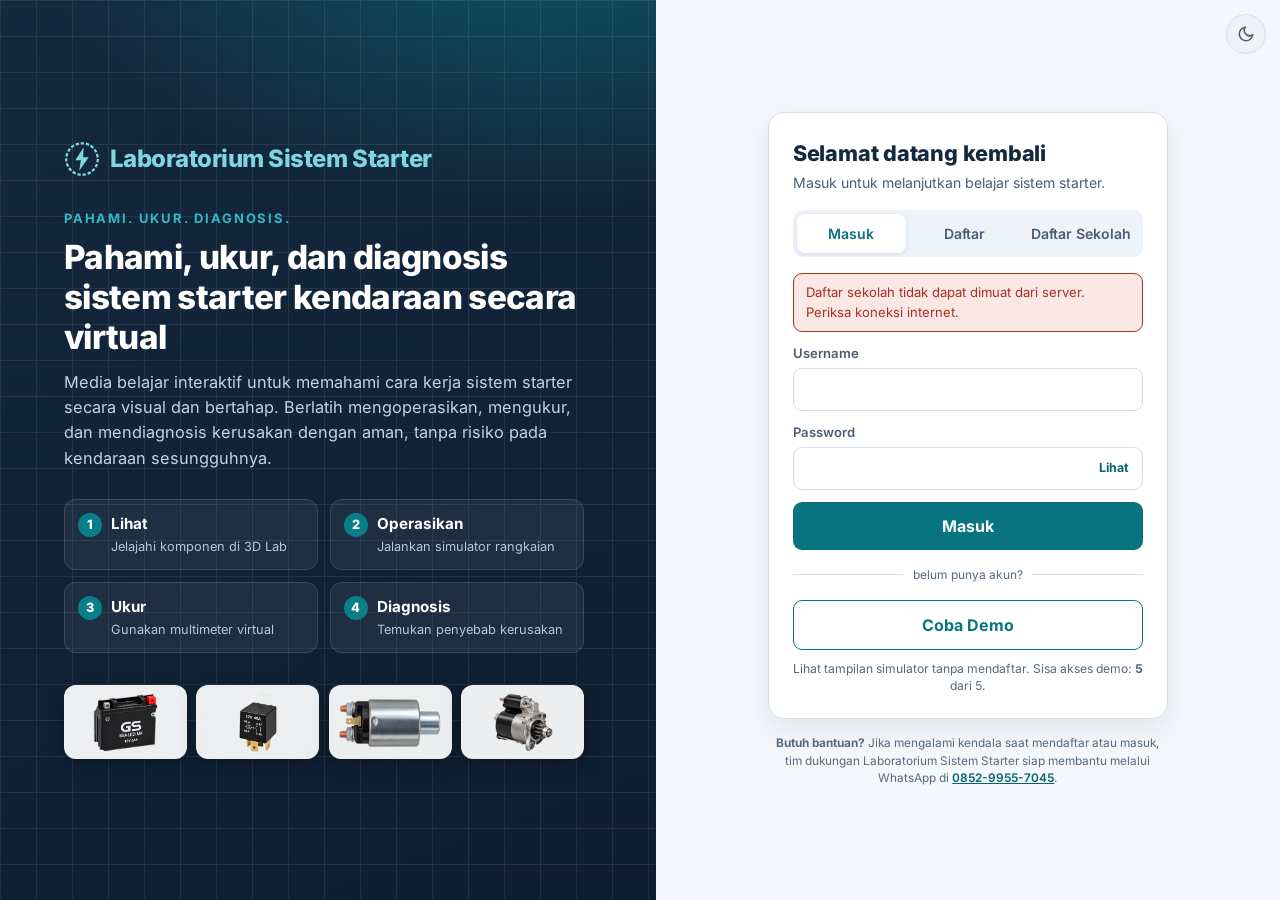
==== commit 68f25758: "Add files via upload" ====
--- a/login.html
+++ b/login.html
@@ -5,6 +5,8 @@
     <meta name="viewport" content="width=device-width, initial-scale=1.0">
     <title>Masuk — Laboratorium Sistem Starter</title>
     <meta name="theme-color" content="#14283F">
+    <link rel="manifest" href="manifest.webmanifest">
+    <link rel="apple-touch-icon" href="images/icon-192.png">
     <link rel="icon" type="image/svg+xml" href="favicon.svg">
     <link rel="preload" href="fonts/inter-400.woff" as="font" type="font/woff" crossorigin>
     <link rel="preload" href="fonts/inter-700.woff" as="font" type="font/woff" crossorigin>
